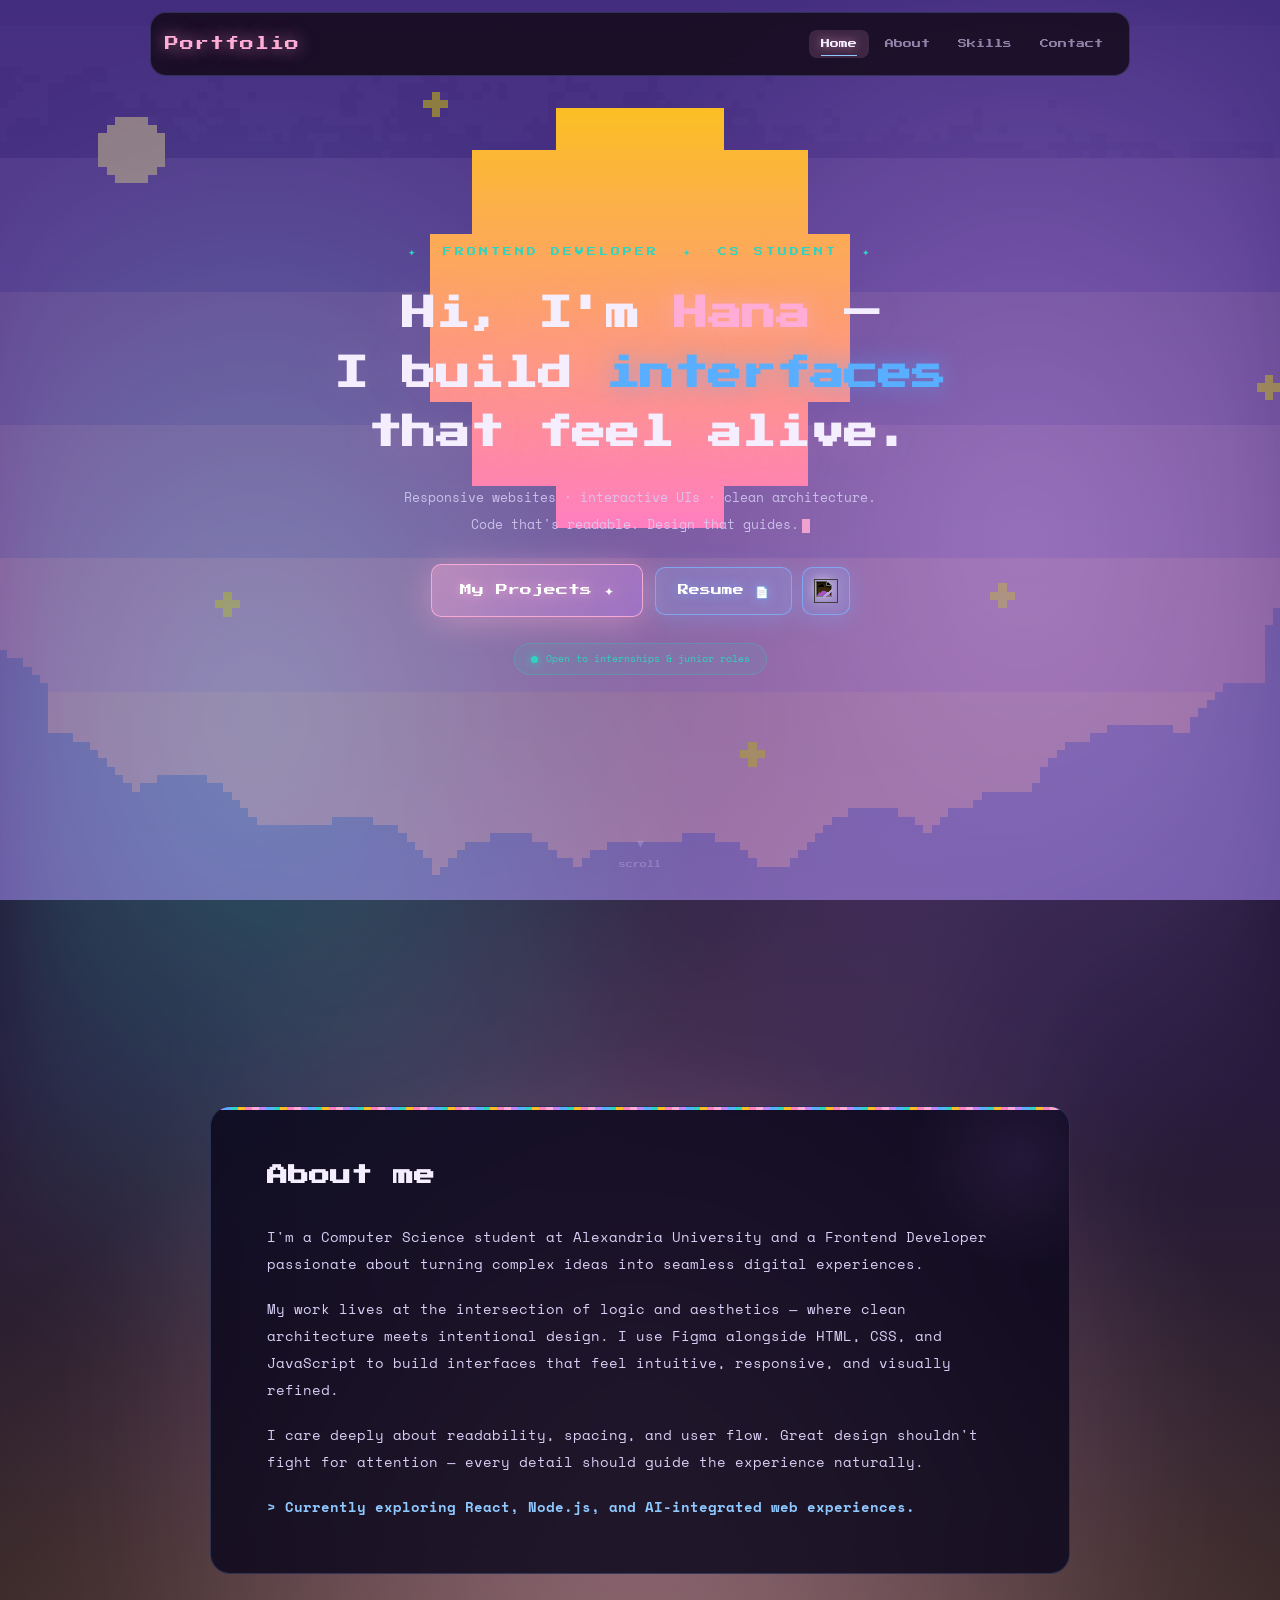
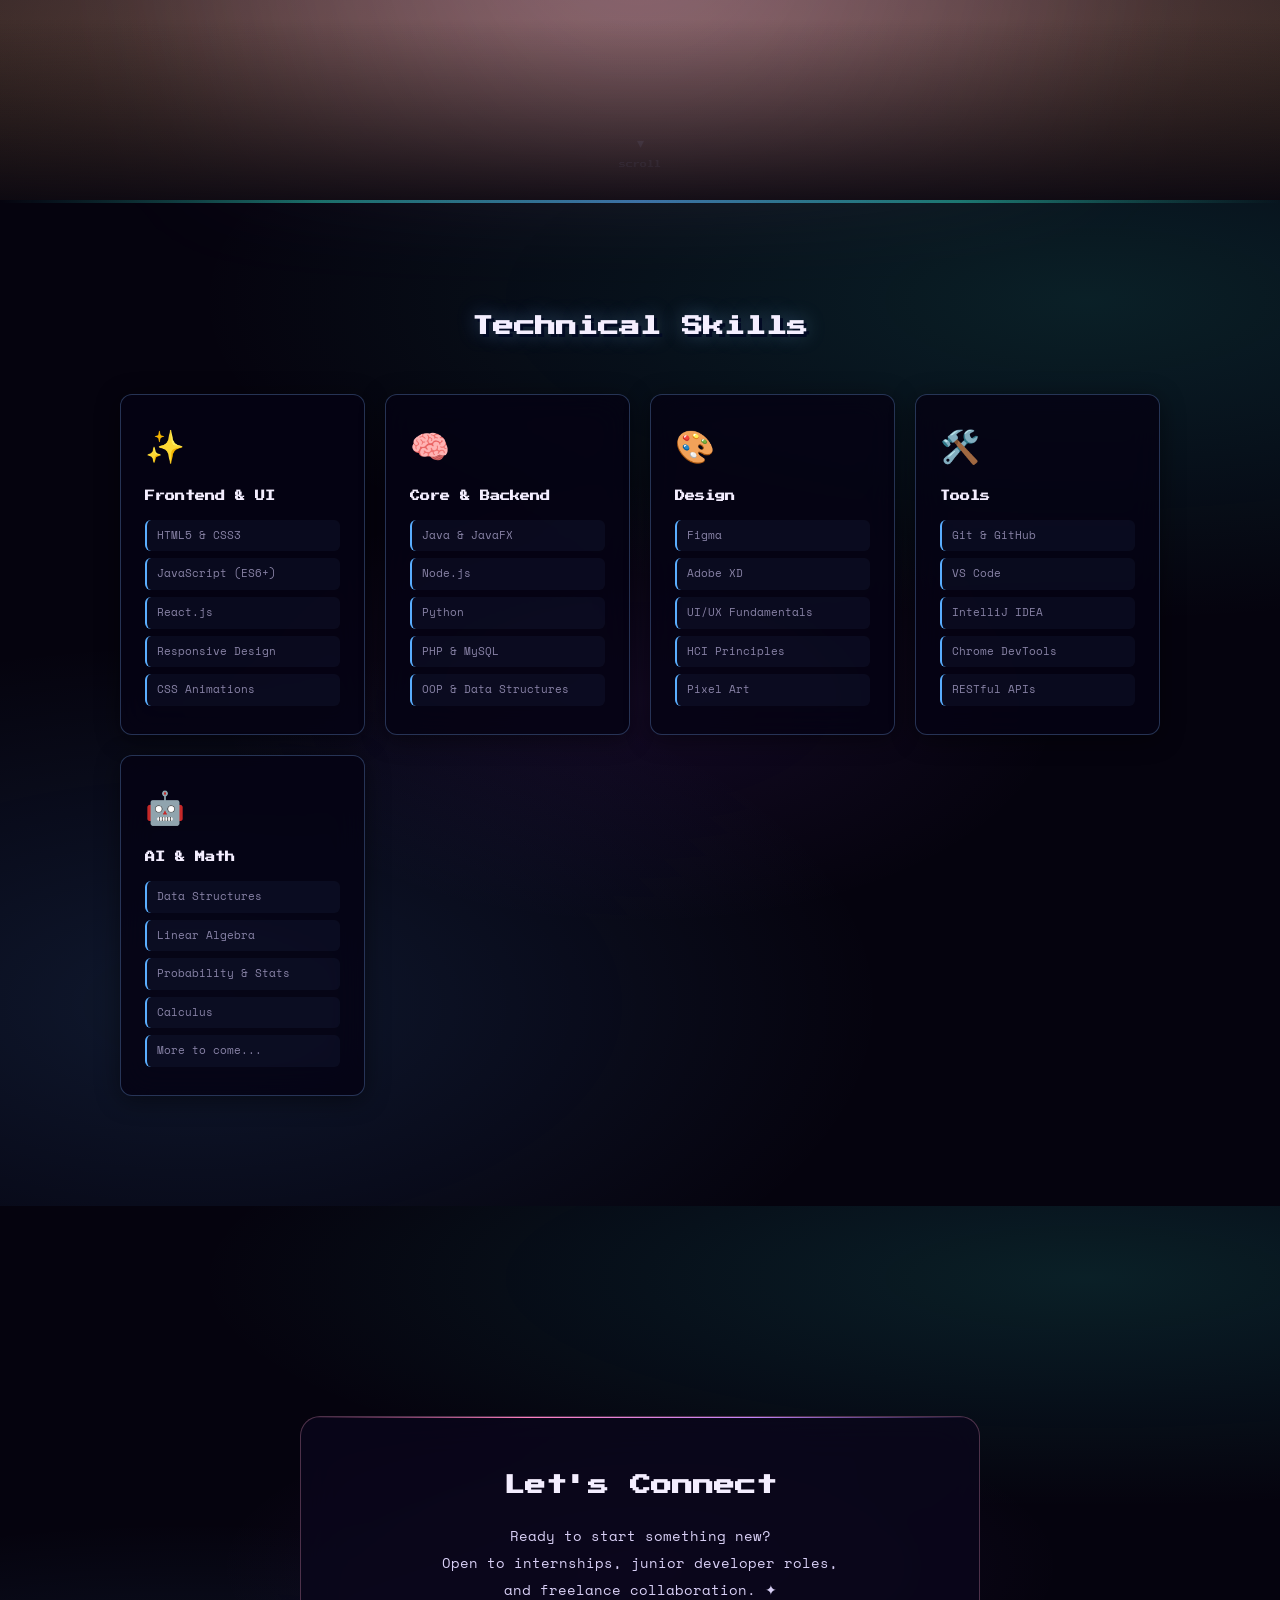
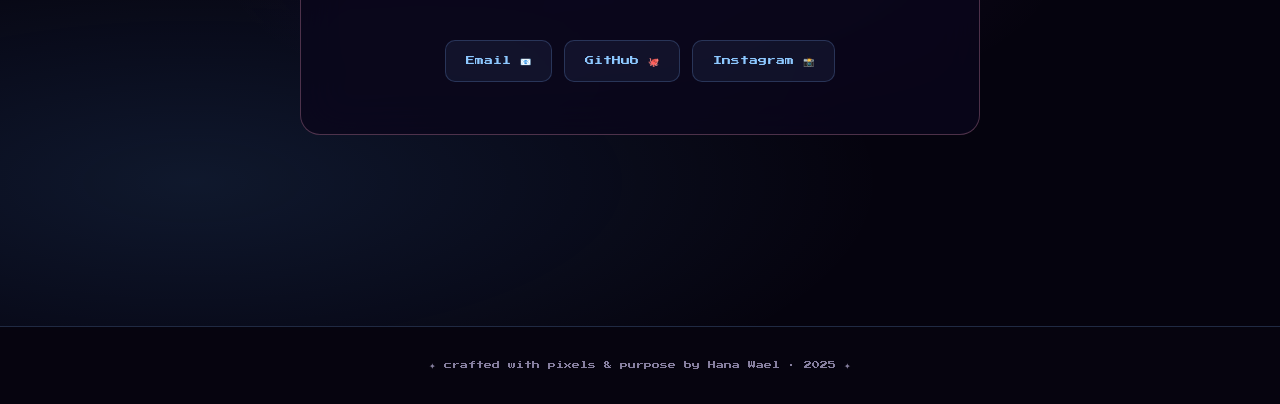
==== index.html @ 07a76012 "Update index.html" ====
<!DOCTYPE html>
<html lang="en">
<head>
  <meta charset="UTF-8">
  <meta name="viewport" content="width=device-width, initial-scale=1.0">
  <title>Hana Wael — Full-Stack Developer</title>
  <meta name="description" content="Hana Wael — CS student & frontend developer building interfaces that feel alive. HTML, CSS, JavaScript, React, Java.">
  <link rel="preconnect" href="https://fonts.googleapis.com">
  <link rel="preconnect" href="https://fonts.gstatic.com" crossorigin>
  <link href="https://fonts.googleapis.com/css2?family=Press+Start+2P&family=Pixelify+Sans:wght@400;700&family=Space+Mono:ital,wght@0,400;0,700;1,400&display=swap" rel="stylesheet">
  <link rel="stylesheet" href="style.css">
 
  <script src="script.js" defer></script>
</head>
<body>

<!-- Backgrounds -->
<div class="bg-layer" aria-hidden="true"></div>
<div id="stars" aria-hidden="true"></div>

<!-- Navbar -->
<header>
  <nav class="navbar" aria-label="Main navigation">
    <a href="#hero" class="logo" aria-label="Hana — home">Portfolio</a>
    <button class="menu-toggle" aria-label="Toggle navigation" aria-expanded="false">
      <span class="bar"></span>
      <span class="bar"></span>
      <span class="bar"></span>
    </button>
    <ul class="nav-links" role="list">
      <li><a href="#hero">Home</a></li>
      <li><a href="#about">About</a></li>
      <li><a href="#skills">Skills</a></li>
    
      <li><a href="#contact">Contact</a></li>
    </ul>
  </nav>
</header>

<div class="hero-about-wrapper">
  
  <div class="aurora" aria-hidden="true"></div>
  <div class="pixel-sun" aria-hidden="true"></div>

<!-- ═══ HERO ═══ -->
<section id="hero" aria-label="Introduction">
  <p class="hero-eyebrow">✦ &nbsp;Frontend Developer &nbsp;✦ &nbsp;CS Student &nbsp;✦</p>

  <div class="hero-content">
    <h1>
      Hi, I'm <span class="accent">Hana</span> —<br>
      I build <span class="accent2">interfaces</span><br>
      that feel alive.
    </h1>
    <p class="hero-sub">
      Responsive websites · interactive UIs · clean architecture.<br>
      Code that's readable. Design that guides.<span class="cursor" aria-hidden="true"></span>
    </p>
  </div>

  <div id="hero-buttons-container">
    <a href="projects.html" class="hero-nav-btn hero-primary-btn">My Projects ✦</a>
    <div class="hero-secondary-buttons">
      <a href="imgs/Resume.pdf" download="Hana_Wael_Resume" class="hero-nav-btn btn-small resume-btn">Resume 📄</a>
      <a href="https://github.com/hxnx444" target="_blank" rel="noopener noreferrer"
         class="hero-nav-btn btn-small github-btn" aria-label="GitHub profile">
        <img src="https://cdn.jsdelivr.net/gh/devicons/devicon/icons/github/github-original.svg"
             alt="" class="pixel-icon" aria-hidden="true">
      </a>
    </div>
  </div>

  <div class="status-badge" role="status">
    <span class="status-dot" aria-hidden="true"></span>
    Open to internships &amp; junior roles
  </div>

  <div class="scroll-indicator" aria-hidden="true">
    <span class="scroll-arrow">▾</span>
    scroll
  </div>
</section>

<!-- ═══ ABOUT ═══ -->
<section id="about" aria-label="About me">
  <div class="about-glass-box reveal">
    <h2>About me</h2>
    <div class="about-text-blocks">
      <p class="readable-text">
        I'm a Computer Science student at Alexandria University and a Frontend Developer passionate about turning complex ideas into seamless digital experiences.
      </p>
      <p class="readable-text">
        My work lives at the intersection of logic and aesthetics — where clean architecture meets intentional design. I use Figma alongside HTML, CSS, and JavaScript to build interfaces that feel intuitive, responsive, and visually refined.
      </p>
      <p class="readable-text">
        I care deeply about readability, spacing, and user flow. Great design shouldn't fight for attention — every detail should guide the experience naturally.
      </p>
      <p class="readable-text highlight-text">
        &gt; Currently exploring React, Node.js, and AI-integrated web experiences.
      </p>
    </div>
  </div>

  <div class="scroll-indicator" aria-hidden="true">
    <span class="scroll-arrow">▾</span>
    scroll
  </div>
</section>

</div>

<!-- ═══ SKILLS ═══ -->
<section id="skills" aria-label="Technical skills">
  <div class="skills">
    <h2>Technical Skills</h2>
    <div class="skills-container">

      <div class="skill-glass-card">
        <span class="skill-icon" aria-hidden="true">✨</span>
        <h3 class="skill-title">Frontend &amp; UI</h3>
        <ul class="skills-list" role="list">
          <li>HTML5 &amp; CSS3</li>
          <li>JavaScript (ES6+)</li>
          <li>React.js</li>
          <li>Responsive Design</li>
          <li>CSS Animations</li>
        </ul>
      </div>

      <div class="skill-glass-card">
        <span class="skill-icon" aria-hidden="true">🧠</span>
        <h3 class="skill-title">Core &amp; Backend</h3>
        <ul class="skills-list" role="list">
          <li>Java &amp; JavaFX</li>
          <li>Node.js</li>
          <li>Python</li>
          <li>PHP &amp; MySQL</li>
          <li>OOP &amp; Data Structures</li>
        </ul>
      </div>

      <div class="skill-glass-card">
        <span class="skill-icon" aria-hidden="true">🎨</span>
        <h3 class="skill-title">Design</h3>
        <ul class="skills-list" role="list">
          <li>Figma</li>
          <li>Adobe XD</li>
          <li>UI/UX Fundamentals</li>
          <li>HCI Principles</li>
          <li>Pixel Art</li>
        </ul>
      </div>

      <div class="skill-glass-card">
        <span class="skill-icon" aria-hidden="true">🛠️</span>
        <h3 class="skill-title">Tools</h3>
        <ul class="skills-list" role="list">
          <li>Git &amp; GitHub</li>
          <li>VS Code</li>
          <li>IntelliJ IDEA</li>
          <li>Chrome DevTools</li>
          <li>RESTful APIs</li>
        </ul>
      </div>

      <div class="skill-glass-card">
        <span class="skill-icon" aria-hidden="true">🤖</span>
        <h3 class="skill-title">AI &amp; Math</h3>
        <ul class="skills-list" role="list">
          <li>Data Structures</li>
          <li>Linear Algebra</li>
          <li>Probability &amp; Stats</li>
          <li>Calculus</li>
          <li>More to come...</li>
        </ul>
      </div>

    </div>
  </div>
</section>

<!-- ═══ CONTACT ═══ -->
<section id="contact" aria-label="Contact">
  <div class="contact-box reveal">
    <h2>Let's Connect</h2>
    <p>
      Ready to start something new?<br>
      Open to internships, junior developer roles,<br>
      and freelance collaboration. ✦
    </p>
    <div class="contact-links">
      <a href="mailto:hanawaeltag12@gmail.com" class="contact-btn">Email 📧</a>
      <a href="https://github.com/hxnx444" target="_blank" rel="noopener noreferrer" class="contact-btn">GitHub 🐙</a>
      <a href="https://www.instagram.com/hxnx444/" target="_blank" rel="noopener noreferrer" class="contact-btn">Instagram 📸</a>
    </div>
  </div>
</section>

<footer>
  <p>✦ crafted with pixels &amp; purpose by Hana Wael · 2025 ✦</p>
</footer>

</body>
</html>
---- style.css ----
/* =====================================================
   HANA WAEL — PORTFOLIO
   Pixel · Retro · Cyberpunk  ✦  Unified stylesheet
   ===================================================== */

/* ── 1. TOKENS ── */
:root {
  --bg:            #06040f;
  --bg2:           #090619;
  --surface:       rgba(10, 7, 28, 0.82);
  --surface2:      rgba(18, 12, 44, 0.90);
  --border:        rgba(127, 179, 255, 0.22);
  --border-pink:   rgba(255, 160, 200, 0.28);
  --border-strong: rgba(127, 179, 255, 0.45);

  /* Core palette */
  --pink:    #ffadd6;
  --pink2:   #ff7ec0;
  --blue:    #8dc8ff;
  --blue2:   #5aaeff;
  --teal:    #2dd4bf;
  --purple:  #c084fc;
  --purple2: #a855f7;
  --gold:    #fbbf24;
  --text:    #f4eeff;
  --text2:   #d8cff5;
  --muted:   rgba(220, 210, 255, 0.60);
  --muted2:  rgba(220, 210, 255, 0.38);

  --ease-out:    cubic-bezier(0.16, 1, 0.3, 1);
  --ease-pop:    cubic-bezier(0.34, 1.56, 0.64, 1);
  --ease-snap:   cubic-bezier(0.0, 0.0, 0.2, 1);
  --ease-in-out: cubic-bezier(0.45, 0, 0.55, 1);

  --nav-h: 64px;
  --r:     12px;
  --r-lg:  20px;
}

/* ── 2. RESET ── */
*, *::before, *::after { 
  box-sizing: border-box; 
  margin: 0; 
  padding: 0; 
}

html { 
  scroll-behavior: smooth; 
  color-scheme: dark; 
}

body {
  font-family: "Pixelify Sans", "Segoe UI", sans-serif;
  background: var(--bg);
  color: var(--text);
  overflow-x: hidden;
  -webkit-font-smoothing: antialiased;
  -webkit-tap-highlight-color: transparent;
  line-height: 1.6;
}

a { color: inherit; text-decoration: none; }
ul { list-style: none; }
img { max-width: 100%; }
button { cursor: pointer; font-family: inherit; border: none; background: none; }

/* ── 3. BACKGROUND LAYERS ── */
.bg-layer {
  position: fixed;
  inset: 0;
  pointer-events: none;
  z-index: 0;
  background-image: url("imgs/pixellab-ery-minimal-pixel-art-sky-back-1771496997042.png");
  background-size: cover;
  background-position: center top;
  background-repeat: no-repeat;
  image-rendering: pixelated;
}

.bg-layer::before {
  content: "";
  position: absolute;
  inset: 0;
  background:
    radial-gradient(ellipse 110% 55% at 20% 10%,  rgba(168, 85, 247, 0.28) 0%, transparent 55%),
    radial-gradient(ellipse 80%  50% at 80% 85%,  rgba(45, 212, 191, 0.18) 0%, transparent 52%),
    radial-gradient(ellipse 60%  40% at 55% 45%,  rgba(127,179,255, 0.10) 0%, transparent 60%),
    rgba(6, 4, 15, 0.58);
}

.bg-layer::after {
  content: "";
  position: absolute;
  inset: 0;
  background: repeating-linear-gradient(
    0deg,
    transparent,
    transparent 3px,
    rgba(0, 0, 0, 0.04) 3px,
    rgba(0, 0, 0, 0.04) 4px
  );
  pointer-events: none;
}

/* ─── Hero + About Wrapper ─── */
.hero-about-wrapper {
  position: relative;
  z-index: 1;
  background-color: #0d0820; /* Prevents bg-layer bleed */
  background-image: url("imgs/hero.png");
  background-size: cover;
  background-position: center bottom;
  background-repeat: no-repeat;
  image-rendering: pixelated;
  background-attachment: fixed;
  isolation: isolate;
}

.hero-about-wrapper::before {
  content: "";
  position: absolute;
  inset: 0;
  background:
    linear-gradient(to bottom, rgba(15, 5, 25, 0.1) 0%, rgba(192, 132, 252, 0.15) 60%, rgba(251, 191, 36, 0.20) 100%),
    radial-gradient(ellipse 90% 60% at 50% 100%, rgba(255, 173, 214, 0.30) 0%, transparent 70%),
    rgba(6, 4, 15, 0.40);
  pointer-events: none;
  z-index: 0;
}

.hero-about-wrapper::after {
  content: "";
  position: absolute;
  bottom: 0; left: 0; right: 0;
  height: 180px;
  background: linear-gradient(to bottom, rgba(6,4,15,0), rgba(6,4,15,0.88));
  pointer-events: none;
  z-index: 1;
}

.hero-about-wrapper > * {
  position: relative;
  z-index: 1;
}

.aurora {
  position: absolute;
  inset: 0;
  pointer-events: none;
  z-index: 0;
  opacity: 0.85;
  background:
    radial-gradient(ellipse 60% 60% at 20% 40%, rgba(45, 212, 191, 0.40) 0%, transparent 60%),
    radial-gradient(ellipse 60% 60% at 80% 30%, rgba(192, 132, 252, 0.40) 0%, transparent 60%),
    radial-gradient(ellipse 70% 70% at 50% 80%, rgba(255, 173, 214, 0.35) 0%, transparent 60%);
  filter: blur(40px);
  animation: auroraBreathe 15s ease-in-out infinite alternate;
  mix-blend-mode: screen;
}

/* ── 4. VISUAL EFFECTS & PARTICLES ── */


.pixel-sun {
  --sun-size: clamp(140px, 40vw, 420px);
  position: absolute;
  top: 12vh;
  left: calc(50% - (var(--sun-size) / 2));
  width: var(--sun-size);
  height: var(--sun-size);
  background: linear-gradient(180deg, var(--gold) 0%, var(--pink2) 100%);
  clip-path: polygon(30% 0, 70% 0, 70% 10%, 90% 10%, 90% 30%, 100% 30%, 100% 70%, 90% 70%, 90% 90%, 70% 90%, 70% 100%, 30% 100%, 30% 90%, 10% 90%, 10% 70%, 0 70%, 0 30%, 10% 30%, 10% 10%, 30% 10%);
  z-index: 1 !important;
  pointer-events: none;
  animation: pixelSunSet 28s linear infinite;
}

.ember, .hero-particle {
  border-radius: 1px;
  pointer-events: none;
  z-index: 0;
  image-rendering: pixelated;
  opacity: 0;
}

.ember { animation: emberDrift var(--anim-dur) var(--anim-delay) linear infinite; }
.hero-particle { position: absolute; animation: heroParticleDrift var(--anim-dur) var(--anim-delay) linear infinite; }

#stars {
  position: fixed;
  inset: 0;
  pointer-events: none;
  z-index: 0;
}

.star {
  position: absolute;
  width: 2px;
  height: 2px;
  border-radius: 50%;
  animation: twinkle var(--twinkle-dur, 3s) var(--twinkle-delay, 0s) infinite ease-in-out;
  image-rendering: pixelated;
}

.star.shooting {
  width: 2px !important;
  height: 2px !important;
  border-radius: 0 !important;
  animation: shootingStar var(--shoot-dur, 1.4s) var(--twinkle-delay, 0s) infinite linear !important;
}

/* ── 5. NAVIGATION ── */
.navbar {
  position: fixed;
  top: 12px;
  left: 50%;
  transform: translateX(-50%);
  width: min(92vw, 980px);
  height: var(--nav-h);
  display: flex;
  align-items: center;
  justify-content: space-between;
  padding: 0 24px;
  background: rgba(20, 10, 25, 0.85);
  backdrop-filter: blur(20px);
  -webkit-backdrop-filter: blur(20px);
  border: 1px solid var(--border);
  border-radius: 16px;
  z-index: 1000;
  transition: border-color 280ms var(--ease-out), box-shadow 280ms var(--ease-out), background 280ms;
}

.navbar.scrolled {
  border-color: rgba(255, 173, 214, 0.40);
  box-shadow: 0 8px 40px rgba(0,0,0,0.60), 0 0 0 1px rgba(255, 173, 214, 0.15);
  background: rgba(25, 10, 20, 0.80);
}

.navbar.nav-dark {
  background: rgba(4, 2, 10, 0.92);
  border-color: rgba(127, 179, 255, 0.38);
  box-shadow: 0 8px 40px rgba(0, 0, 0, 0.60), 0 0 0 1px rgba(127, 179, 255, 0.08);
}

.navbar.nav-dark .nav-links a { color: rgba(220, 210, 255, 0.70); }
.navbar.nav-dark .nav-links a:hover,
.navbar.nav-dark .nav-links a.active {
  color: #f4eeff;
  background: rgba(127, 179, 255, 0.11);
  text-shadow: 0 0 10px rgba(141, 200, 255, 0.60);
}

.logo {
  font-family: "Press Start 2P", monospace;
  font-size: 14px;
  color: var(--pink);
  text-shadow: 0 0 16px rgba(255,173,214,0.65), 0 0 32px rgba(255,173,214,0.25);
  letter-spacing: 1px;
  flex-shrink: 0;
  transition: text-shadow 200ms;
}

.logo:hover { text-shadow: 0 0 20px rgba(255,173,214,0.9), 0 0 40px rgba(255,173,214,0.4); }
.navbar.nav-dark .logo { text-shadow: 0 0 18px rgba(255, 173, 214, 0.85), 0 0 36px rgba(255, 173, 214, 0.30); }

.nav-links {
  display: flex;
  gap: 4px;
  align-items: center;
}

.nav-links a {
  font-family: "Press Start 2P", monospace;
  font-size: 9px;
  color: var(--muted);
  padding: 7px 12px;
  border-radius: 8px;
  transition: color 140ms var(--ease-snap), background 140ms var(--ease-snap), text-shadow 140ms;
  position: relative;
  display: inline-block;
}

.nav-links a::after {
  content: "";
  position: absolute;
  bottom: 2px;
  left: 12px;
  right: 12px;
  height: 1px;
  background: var(--blue);
  transform: scaleX(0);
  transition: transform 180ms var(--ease-snap);
  transform-origin: left;
}

.nav-links a:hover,
.nav-links a.active {
  color: var(--text);
  background: rgba(255, 173, 214, 0.15);
  text-shadow: 0 0 10px rgba(255, 173, 214, 0.65);
}

.nav-links a:hover::after,
.nav-links a.active::after { transform: scaleX(1); }

.menu-toggle {
  display: none;
  flex-direction: column;
  gap: 5px;
  padding: 6px;
  border-radius: 8px;
  transition: background 160ms;
}
.menu-toggle:hover { background: rgba(255,173,214,0.10); }

.bar {
  display: block;
  width: 22px;
  height: 2px;
  background: var(--pink);
  border-radius: 2px;
  transition: transform 280ms var(--ease-pop), opacity 160ms;
}
.menu-toggle.is-active .bar:nth-child(1) { transform: translateY(7px) rotate(45deg); }
.menu-toggle.is-active .bar:nth-child(2) { opacity: 0; }
.menu-toggle.is-active .bar:nth-child(3) { transform: translateY(-7px) rotate(-45deg); }

.back-nav-btn {
  display: inline-flex;
  align-items: center;
  gap: 6px;
  font-family: "Press Start 2P", monospace;
  font-size: 9px;
  color: var(--muted);
  background: rgba(10, 7, 28, 0.75);
  border: 1px solid var(--border);
  padding: 9px 16px;
  border-radius: 10px;
  position: relative;
  z-index: 10;
  margin: calc(var(--nav-h) + 22px) 0 0 max(16px, 3vw);
  transition: color 160ms, border-color 200ms, background 200ms, transform 200ms var(--ease-pop);
}
.back-nav-btn:hover {
  color: var(--blue);
  border-color: var(--blue2);
  background: rgba(127,179,255,0.10);
  transform: translateX(-4px);
}

/* ── 6. SECTIONS LAYOUT ── */
#hero, #about, #skills, #projects, #contact {
  overflow: hidden;
  isolation: isolate;
}

#hero {
  position: relative;
  min-height: 100svh;
  display: flex;
  flex-direction: column;
  align-items: center;
  justify-content: center;
  padding: 140px 6vw 120px;
  z-index: 1;
  text-align: center;
  gap: 26px;
}

#about {
  position: relative;
  z-index: 1;
  padding: 90px 6vw 110px;
  min-height: 100svh;
  display: flex;
  align-items: center;
  justify-content: center;
}

#skills {
  position: relative;
  z-index: 1;
  padding: 110px 6vw;
  min-height: 100svh;
  display: flex;
  flex-direction: column;
  align-items: center;
  justify-content: center;
  height: auto;
  overflow: visible;
}

#skills::before,
#contact::before {
  content: "";
  position: absolute;
  inset: 0;
  background:
    radial-gradient(ellipse 120% 55% at 85% 10%,  rgba(45, 212, 191, 0.14) 0%, transparent 58%),
    radial-gradient(ellipse 90%  60% at 15% 80%,  rgba(90, 174, 255, 0.13) 0%, transparent 60%),
    radial-gradient(ellipse 60%  40% at 50% 50%,  rgba(168, 85, 247, 0.09) 0%, transparent 55%),
    rgba(6, 4, 15, 0.48);
  pointer-events: none;
  z-index: 0;
}

#skills::after {
  content: "";
  position: absolute;
  top: 0; left: 0; right: 0;
  height: 3px;
  background: linear-gradient(90deg, transparent, rgba(45, 212, 191, 0.50), rgba(90, 174, 255, 0.60), rgba(45, 212, 191, 0.50), transparent);
  z-index: 2;
  pointer-events: none;
}

#skills > *, #contact > * { position: relative; z-index: 1; }

#projects {
  position: relative;
  z-index: 1;
  padding: 110px 6vw;
  min-height: 100svh;
  display: flex;
  flex-direction: column;
  align-items: center;
  justify-content: center;
  height: auto;
  overflow: hidden;
}

#contact {
  position: relative;
  z-index: 1;
  padding: 110px 6vw 90px;
  min-height: 80svh;
  display: flex;
  align-items: center;
  justify-content: center;
}

/* ── 7. COMPONENT STYLES ── */
.hero-eyebrow {
  font-family: "Press Start 2P", monospace;
  font-size: 9px;
  color: var(--teal);
  letter-spacing: 3px;
  text-transform: uppercase;
  opacity: 0;
  animation: slideUp 0.6s 0.2s var(--ease-out) forwards;
}

.hero-content {
  opacity: 0;
  animation: slideUp 0.7s 0.35s var(--ease-out) forwards;
  position: relative;
  z-index: 3;
}

.hero-content h1 {
  font-family: "Press Start 2P", monospace;
  font-size: clamp(16px, 3.2vw, 34px);
  line-height: 1.75;
  color: var(--text);
  text-shadow: 0 2px 40px rgba(255,173,214,0.18);
  max-width: 820px;
  margin: 0 auto 20px;
}

/* User modification: Fix text to clean, fixed colors and glows from rainbow gradient */
.hero-content h1 .accent { color: var(--pink); text-shadow: 0 0 24px rgba(255,173,214,0.55); }
.hero-content h1 .accent2 { color: var(--blue2); text-shadow: 0 0 24px rgba(90,174,255,0.50); }

.hero-sub {
  font-family: "Space Mono", monospace;
  font-size: clamp(11px, 1.5vw, 13px);
  color: var(--text2);
  max-width: 560px;
  margin: 0 auto;
  line-height: 2.1;
  opacity: 0.85;
}

.hero-sub .cursor {
  display: inline-block;
  width: 8px;
  height: 14px;
  background: var(--pink);
  margin-left: 3px;
  vertical-align: middle;
  animation: blink 1s step-end infinite;
}

#hero-buttons-container {
  display: flex;
  flex-wrap: wrap;
  gap: 12px;
  justify-content: center;
  align-items: center;
  opacity: 0;
  animation: slideUp 0.7s 0.55s var(--ease-out) forwards;
}

.hero-nav-btn {
  font-family: "Press Start 2P", monospace;
  font-size: 10px;
  padding: 14px 22px;
  border-radius: 10px;
  transition: transform 220ms var(--ease-pop), box-shadow 220ms var(--ease-out), border-color 180ms;
  position: relative;
  overflow: hidden;
  display: inline-flex;
  align-items: center;
  gap: 8px;
}

.hero-nav-btn::before {
  content: "";
  position: absolute;
  inset: 0;
  background: linear-gradient(90deg, transparent, rgba(255,255,255,0.08), transparent);
  transform: translateX(-100%) skewX(-20deg);
  transition: transform 500ms var(--ease-out);
}
.hero-nav-btn:hover::before { transform: translateX(200%) skewX(-20deg); }
.hero-nav-btn:hover { transform: translateY(-3px); }
.hero-nav-btn:active { transform: translateY(1px) scale(0.97); transition-duration: 80ms; }

.hero-primary-btn {
   background: linear-gradient(135deg, rgba(255,173,214,0.25), rgba(192,132,252,0.20));
  border: 1px solid rgba(255,173,214,0.60);
  color: var(--pink);
  box-shadow: 0 4px 28px rgba(255,173,214,0.35);
  text-shadow: 0 0 8px rgba(255,173,214,0.4);
}
.hero-primary-btn:hover {
  border-color: var(--pink);
  box-shadow: 0 8px 36px rgba(255,173,214,0.50), 0 0 0 1px rgba(255,173,214,0.25);
}

.hero-secondary-buttons { display: flex; gap: 10px; align-items: center; }

.btn-small {
  font-size: 9px;
  padding: 12px 16px;
  background: rgba(127,179,255,0.08);
  border: 1px solid var(--border);
  color: var(--blue);
  border-radius: 10px;
}
.btn-small:hover { border-color: var(--blue2); background: rgba(127,179,255,0.14); box-shadow: 0 6px 22px rgba(127,179,255,0.22); }
.github-btn { width: 44px; height: 44px; padding: 0; justify-content: center; }
.pixel-icon { width: 22px; height: 22px; filter: invert(1); }

.status-badge {
  display: inline-flex;
  align-items: center;
  gap: 8px;
  font-family: "Space Mono", monospace;
  font-size: 10px;
  color: var(--teal);
  background: rgba(45,212,191,0.09);
  border: 1px solid rgba(45,212,191,0.28);
  padding: 7px 16px;
  border-radius: 99px;
  opacity: 0;
  animation: slideUp 0.6s 0.7s var(--ease-out) forwards;
}

.status-dot {
  width: 7px;
  height: 7px;
  border-radius: 50%;
  background: var(--teal);
  box-shadow: 0 0 8px var(--teal);
  animation: pulse 2s ease-in-out infinite;
}

/* Glass Boxes (About, Contact, Cards) */
.about-glass-box, .contact-box {
  background: var(--surface);
  border-radius: var(--r-lg);
  padding: 52px 56px;
  width: 100%;
  backdrop-filter: blur(22px);
  position: relative;
  overflow: hidden;
}

.about-glass-box { max-width: 860px; border: 1px solid var(--border); }
.contact-box { max-width: 680px; text-align: center; border: 1px solid var(--border-pink); }

.about-glass-box::before {
  content: "";
  position: absolute;
  top: -1px; left: -1px; right: -1px;
  height: 4px;
  background: linear-gradient(90deg, var(--pink) 0%, var(--pink) 16.66%, var(--purple) 16.66%, var(--purple) 33.33%, var(--blue2) 33.33%, var(--blue2) 50%, var(--teal) 50%, var(--teal) 66.66%, var(--gold) 66.66%, var(--gold) 83.33%, var(--pink2) 83.33%, var(--pink2) 100%);
  background-size: 42px 100%;
  animation: ribbonScroll 4s linear infinite;
  border-radius: var(--r-lg) var(--r-lg) 0 0;
}

.contact-box::before {
  content: "";
  position: absolute;
  top: -1px; left: -1px; right: -1px;
  height: 2px;
  background: linear-gradient(90deg, transparent, var(--pink2), var(--purple), transparent);
}

.about-glass-box::after {
  content: "";
  position: absolute;
  top: -60px; right: -60px;
  width: 220px; height: 220px;
  background: radial-gradient(circle, rgba(192,132,252,0.10) 0%, transparent 70%);
  pointer-events: none;
  border-radius: 50%;
}

.about-glass-box h1, .contact-box h1 {
  font-family: "Press Start 2P", monospace;
  font-size: clamp(15px, 2.2vw, 21px);
  color: var(--text);
  margin-bottom: 32px;
}
.contact-box h1 { margin-bottom: 20px; }

.about-text-blocks { display: flex; flex-direction: column; gap: 18px; }
.readable-text, .contact-box p {
  font-family: "Space Mono", monospace;
  color: var(--text2);
  font-size: clamp(12px, 1.4vw, 13.5px);
  line-height: 2;
}
.contact-box p { margin-bottom: 36px; }
.highlight-text { color: var(--blue); font-weight: 700; }

.skills h1, .projects-heading {
  font-family: "Press Start 2P", monospace;
  font-size: clamp(15px, 2.2vw, 21px);
  text-align: center;
  color: var(--text);
}
.skills h1 {
  margin-bottom: 50px;
  text-shadow: 3px 3px 0px #020a24, 0 0 20px rgba(127,179,255,0.4);
}
.projects-heading { margin-bottom: 14px; }
.projects-sub {
  font-family: "Space Mono", monospace;
  font-size: 11px;
  color: var(--muted);
  text-align: center;
  margin-bottom: 52px;
}

.skills-container {
  display: grid;
  grid-template-columns: repeat(auto-fit, minmax(220px, 1fr));
  gap: 20px;
}

.skill-glass-card {
  background: rgba(5, 3, 20, 0.84);
  border: 1px solid rgba(127,179,255,0.28);
  border-radius: var(--r);
  padding: 28px 24px;
  backdrop-filter: blur(16px);
  transition: transform 260ms var(--ease-pop), border-color 200ms, box-shadow 200ms;
  opacity: 0;
  transform: translateY(24px);
  box-shadow: 0 4px 24px rgba(0,0,0,0.45);
}

.skill-glass-card.in-view {
  opacity: 1;
  transform: translateY(0);
  transition: opacity 520ms var(--ease-out), transform 520ms var(--ease-pop), border-color 200ms, box-shadow 200ms;
}

.skill-glass-card:hover {
  transform: translateY(-8px);
  border-color: rgba(127,179,255,0.7);
  box-shadow: 0 14px 44px rgba(127,179,255,0.20), 0 0 0 1px rgba(127,179,255,0.10);
}

.skill-icon, .card-icon { font-size: 32px; display: block; }
.skill-icon { margin-bottom: 14px; }
.card-icon { margin-bottom: 12px; }

.skill-title {
  font-family: "Press Start 2P", monospace;
  font-size: 10px;
  color: var(--text);
  margin-bottom: 16px;
}

.skills-list { display: flex; flex-direction: column; gap: 7px; }
.skills-list li {
  font-family: "Space Mono", monospace;
  font-size: 11px;
  color: var(--muted);
  padding: 7px 10px;
  background: rgba(127,179,255,0.05);
  border-radius: 6px;
  border-left: 2px solid var(--blue2);
  transition: color 150ms, border-color 150ms, background 150ms;
}
.skill-glass-card:hover .skills-list li { color: var(--text2); }

.category-grid-container {
  display: grid;
  grid-template-columns: repeat(2, 1fr);
  gap: 20px;
  width: 100%;
  max-width: 760px;
}

.category-card {
  background: var(--surface);
  border: 1px solid var(--border);
  border-radius: var(--r-lg);
  padding: 36px 28px;
  display: flex;
  flex-direction: column;
  align-items: flex-start;
  gap: 10px;
  transition: transform 260ms var(--ease-pop), border-color 200ms, box-shadow 200ms, background 200ms;
  opacity: 0;
  transform: translateY(20px) scale(0.97);
  position: relative;
  overflow: hidden;
}

.category-card::after {
  content: "→";
  position: absolute;
  bottom: 20px; right: 22px;
  font-size: 18px; color: var(--muted2);
  transition: color 200ms, transform 200ms var(--ease-pop);
}
.category-card:hover::after { color: var(--blue); transform: translateX(5px); }

.category-card.in-view {
  opacity: 1; transform: translateY(0) scale(1);
  transition: opacity 480ms var(--ease-out), transform 480ms var(--ease-pop), border-color 200ms, box-shadow 200ms, background 200ms;
}

.category-card:hover {
  transform: translateY(-8px) scale(1.01);
  border-color: var(--border-strong);
  box-shadow: 0 18px 52px rgba(0,0,0,0.45), 0 0 0 1px rgba(127,179,255,0.10);
  background: var(--surface2);
}

.category-card .card-title { font-family: "Press Start 2P", monospace; font-size: 10px; color: var(--text); line-height: 1.6; }
.category-card .card-desc { font-family: "Space Mono", monospace; font-size: 10px; color: var(--muted); line-height: 1.6; }

.category-card:nth-child(1) { --card-color: var(--gold); }
.category-card:nth-child(2) { --card-color: var(--purple); }
.category-card:nth-child(3) { --card-color: var(--teal); }
.category-card:nth-child(4) { --card-color: var(--pink); }

.category-card::before {
  content: ""; position: absolute; top: 0; left: 0; right: 0; height: 2px;
  background: var(--card-color, var(--blue)); opacity: 0.55; transition: opacity 200ms;
}
.category-card:hover::before { opacity: 1; }

.contact-links { display: flex; flex-wrap: wrap; gap: 12px; justify-content: center; }
.contact-btn {
  font-family: "Press Start 2P", monospace;
  font-size: 9px;
  padding: 13px 20px;
  border-radius: 10px;
  border: 1px solid var(--border);
  background: rgba(127,179,255,0.07);
  color: var(--blue);
  transition: transform 220ms var(--ease-pop), border-color 180ms, box-shadow 200ms, background 180ms;
}
.contact-btn:hover {
  transform: translateY(-3px); border-color: var(--blue2); background: rgba(127,179,255,0.14); box-shadow: 0 6px 22px rgba(127,179,255,0.22);
}

/* ── 8. SUB-PAGES & PROJECTS CARDS ── */
body.algorithms-page { background: var(--bg); }
.page { position: relative; z-index: 1; padding: 24px max(16px, 4vw) 80px; }
.page-header { max-width: 860px; margin: 28px auto 48px; text-align: center; }
.page-header h1 { font-family: "Press Start 2P", monospace; font-size: clamp(15px, 2.5vw, 24px); line-height: 1.65; color: var(--text); margin-bottom: 16px; }
.page-header h1 span { color: var(--blue); }

.subtitle { font-family: "Space Mono", monospace; font-size: 12px; color: var(--muted); line-height: 2; max-width: 640px; margin: 0 auto 28px; }

.pixel-divider { display: flex; align-items: center; gap: 6px; justify-content: center; margin-top: 8px; }
.pixel-divider .line { flex: 1; max-width: 60px; height: 1px; background: var(--border); }
.pixel-divider .dot { width: 5px; height: 5px; border-radius: 1px; background: var(--blue2); opacity: 0.7; }

.section-label {
  font-family: "Press Start 2P", monospace; font-size: 9px; color: var(--teal); letter-spacing: 3px; text-transform: uppercase;
  margin: 0 auto 24px; display: block; max-width: 1100px; width: 100%; padding: 0 max(0px, calc((100% - 1100px) / 2));
}

.projects-grid { display: grid; grid-template-columns: 1fr; gap: 28px; max-width: 1100px; margin: 0 auto; width: 100%; }

.project-card {
  background: var(--surface); border: 1px solid var(--border); border-radius: var(--r-lg); padding: 32px;
  transition: transform 260ms var(--ease-pop), border-color 200ms, box-shadow 200ms; position: relative; overflow: hidden;
}

.project-card::before {
  content: ""; position: absolute; top: 0; left: 0; right: 0; height: 3px;
  background: linear-gradient(90deg, var(--blue2) 0%, var(--blue2) 33.33%, var(--purple2) 33.33%, var(--purple2) 66.66%, var(--pink2) 66.66%, var(--pink2) 100%);
  background-size: 24px 100%; opacity: 0.55; transition: opacity 200ms;
}

.project-card:hover { transform: translateY(-6px); border-color: rgba(127,179,255,0.50); box-shadow: 0 16px 48px rgba(0,0,0,0.40), 0 0 0 1px rgba(127,179,255,0.08); }
.project-card:hover::before { opacity: 1; animation: ribbonScroll 4s linear infinite; }

.project-card.featured { display: grid; grid-template-columns: 1fr 1fr; gap: 40px; align-items: start; }

.card-tag { font-family: "Press Start 2P", monospace; font-size: 8px; color: var(--teal); letter-spacing: 2px; text-transform: uppercase; display: block; margin-bottom: 12px; }
.card-title { font-family: "Press Start 2P", monospace; font-size: clamp(11px, 1.4vw, 13px); color: var(--text); line-height: 1.65; margin-bottom: 14px; }
.card-desc { font-family: "Space Mono", monospace; font-size: 12px; color: var(--muted); line-height: 1.9; margin-bottom: 18px; }

.card-highlights { display: flex; flex-direction: column; gap: 9px; margin-bottom: 20px; }
.card-highlights li { font-family: "Space Mono", monospace; font-size: 11px; color: var(--text2); padding-left: 18px; position: relative; line-height: 1.65; }
.card-highlights li::before { content: "▸"; position: absolute; left: 0; color: var(--blue2); font-size: 12px; }

.tech-pills { display: flex; flex-wrap: wrap; gap: 7px; margin-bottom: 22px; }
.pill { font-family: "Press Start 2P", monospace; font-size: 7px; padding: 6px 10px; border-radius: 6px; background: rgba(127,179,255,0.08); border: 1px solid rgba(127,179,255,0.22); color: var(--blue); transition: background 150ms, border-color 150ms, color 150ms; }
.pill:hover { background: rgba(127,179,255,0.16); border-color: var(--blue2); color: var(--text); }

.card-btn { display: inline-flex; align-items: center; gap: 6px; font-family: "Press Start 2P", monospace; font-size: 8px; padding: 11px 18px; border-radius: 9px; transition: transform 200ms var(--ease-pop), box-shadow 200ms, border-color 180ms, background 180ms; }
.card-btn.primary { background: rgba(255,173,214,0.10); border: 1px solid var(--border-pink); color: var(--pink); }
.card-btn.primary:hover { transform: translateY(-2px); border-color: var(--pink2); box-shadow: 0 6px 22px rgba(255,173,214,0.25); background: rgba(255,173,214,0.16); }

.card-right { display: flex; flex-direction: column; gap: 20px; justify-content: center; }
.card-right-title { font-family: "Press Start 2P", monospace; font-size: 8px; color: var(--teal); letter-spacing: 2px; margin-bottom: 4px; }
.concept-row { display: flex; gap: 14px; align-items: flex-start; }
.concept-icon { font-size: 20px; flex-shrink: 0; margin-top: 2px; }
.concept-text { font-family: "Space Mono", monospace; font-size: 11px; color: var(--muted); line-height: 1.75; }
.concept-text strong { display: block; color: var(--text2); font-size: 10px; margin-bottom: 3px; }

.project-card.coming-soon { display: flex; flex-direction: column; align-items: center; justify-content: center; min-height: 160px; gap: 12px; border-style: dashed; border-color: rgba(127,179,255,0.15); background: rgba(10, 7, 28, 0.45); }
.cs-icon { font-size: 32px; opacity: 0.35; }
.cs-text { font-family: "Press Start 2P", monospace; font-size: 9px; color: var(--muted); text-align: center; line-height: 2; opacity: 0.5; }

/* ── 9. ANIMATIONS & REVEALS ── */
.reveal { opacity: 0; transform: translateY(22px); transition: opacity 520ms var(--ease-out), transform 520ms var(--ease-out); }
.reveal.visible { opacity: 1; transform: translateY(0); }

#about .about-text-blocks .readable-text { opacity: 0; transform: translateY(18px); transition: opacity 480ms var(--ease-out), transform 480ms var(--ease-out); }
#about .about-text-blocks .readable-text.in-view { opacity: 1; transform: none; }
#about .about-text-blocks .readable-text:nth-child(1) { transition-delay: 0ms; }
#about .about-text-blocks .readable-text:nth-child(2) { transition-delay: 80ms; }
#about .about-text-blocks .readable-text:nth-child(3) { transition-delay: 160ms; }
#about .about-text-blocks .readable-text:nth-child(4) { transition-delay: 240ms; }

.skill-glass-card:nth-child(1), .category-card:nth-child(1) { transition-delay: 0ms; }
.skill-glass-card:nth-child(2), .category-card:nth-child(2) { transition-delay: 80ms; }
.skill-glass-card:nth-child(3), .category-card:nth-child(3) { transition-delay: 160ms; }
.skill-glass-card:nth-child(4), .category-card:nth-child(4) { transition-delay: 240ms; }

@keyframes slideUp { from { opacity: 0; transform: translateY(20px); } to { opacity: 1; transform: translateY(0); } }
@keyframes blink { 50% { opacity: 0; } }
@keyframes pulse { 0%, 100% { box-shadow: 0 0 6px var(--teal); } 50% { box-shadow: 0 0 16px var(--teal), 0 0 28px rgba(45,212,191,0.45); } }
@keyframes twinkle { 0%, 100% { opacity: var(--star-min, 0.12); transform: scale(1); } 50% { opacity: 1; transform: scale(1.5); } }
@keyframes shootingStar { 0% { opacity: 0; transform: translateX(0) translateY(0) scaleX(1); } 5% { opacity: 1; } 85% { opacity: 0.8; } 100% { opacity: 0; transform: translateX(var(--shoot-x, 120px)) translateY(var(--shoot-y, 50px)) scaleX(1); } }
@keyframes pixelFade { from { opacity: 0.7; transform: scale(1); } to { opacity: 0; transform: scale(0.3); } }
@keyframes pixelSunSet { 0% { transform: translateY(-5vh); opacity: 0; } 10% { opacity: 1; } 60% { opacity: 0.8; } 100% { transform: translateY(80vh); opacity: 0; } }
@keyframes auroraBreathe { 0% { transform: scale(1) translateY(0); opacity: 0.5; } 50% { transform: scale(1.05) translateY(-30px); opacity: 0.9; } 100% { transform: scale(1) translateY(15px); opacity: 0.5; } }
@keyframes portalBreathe { 0% { transform: translateX(-50%) scale(1) translateY(0); opacity: 0.15; } 50% { transform: translateX(-50%) scale(1.05) translateY(-20px); opacity: 0.35; } 100% { transform: translateX(-50%) scale(1) translateY(10px); opacity: 0.15; } }
@keyframes ribbonScroll { from { background-position: 0 0; } to { background-position: 168px 0; } }
@keyframes heroParticleDrift { 0% { transform: translate(0, 0); opacity: 0; } 20% { opacity: var(--max-op, 0.8); } 80% { opacity: var(--max-op, 0.8); } 100% { transform: translate(var(--drift-x), var(--drift-y)); opacity: 0; } }
@keyframes emberDrift { 0% { transform: translate(0, 0); opacity: 0; } 15% { opacity: var(--max-op, 0.7); } 85% { opacity: var(--max-op, 0.7); } 100% { transform: translate(var(--drift-x), var(--drift-y)); opacity: 0; } }
@keyframes scrollBounce { 0%, 100% { opacity: 0.4; transform: translateX(-50%) translateY(0); } 50% { opacity: 0.9; transform: translateX(-50%) translateY(7px); } }

.scroll-indicator {
  position: absolute; bottom: 30px; left: 50%; transform: translateX(-50%); display: flex; flex-direction: column; align-items: center; gap: 6px;
  font-family: "Press Start 2P", monospace; font-size: 7px; color: var(--muted); animation: scrollBounce 2.5s ease-in-out infinite; opacity: 0; animation-delay: 1.5s; animation-fill-mode: forwards;
}
.scroll-arrow { font-size: 14px; }

.cursor-pixel { pointer-events: none; position: fixed; width: 4px; height: 4px; image-rendering: pixelated; border-radius: 1px; z-index: 9999; animation: pixelFade 500ms var(--ease-out) forwards; }

footer { position: relative; z-index: 1; text-align: center; padding: 32px 20px; font-family: "Press Start 2P", monospace; font-size: 8px; color: var(--muted); border-top: 1px solid var(--border); }

/* ── 10. RESPONSIVE & MOBILE OPTIMIZATIONS ── */
@media (max-width: 900px) {
  .project-card.featured { grid-template-columns: 1fr; gap: 28px; }
}

@media (max-width: 768px), (pointer: coarse) {
  html, body { overflow-x: hidden; width: 100%; }
  body { -webkit-text-size-adjust: 100%; text-rendering: optimizeLegibility; }
  * { backface-visibility: hidden; -webkit-backface-visibility: hidden; }

  .hero-about-wrapper, .bg-layer { background-attachment: scroll !important; transform: translateZ(0); will-change: auto; background-position: center top !important; }
  .bg-layer { background-position: center center !important; }
}

@media (max-width: 768px) {
  #hero { min-height: 100dvh; padding-top: 120px; padding-bottom: 90px; gap: 20px; }
  #about, #skills, #projects, #contact { min-height: auto; padding-top: 80px; padding-bottom: 80px; }

  .navbar, .about-glass-box, .contact-box, .skill-glass-card, .category-card, .project-card {
    backdrop-filter: blur(10px); -webkit-backdrop-filter: blur(10px);
  }

  .navbar { width: calc(100% - 20px); height: 58px; padding-inline: 14px; top: 10px; border-radius: 14px; }
  .logo { font-size: 10px; }
  .nav-links { position: absolute; top: calc(100% + 8px); left: 0; right: 0; flex-direction: column; background: rgba(6,4,15,0.97); backdrop-filter: blur(24px); border: 1px solid var(--border); border-radius: 12px; padding: 0; gap: 0; max-height: 0; overflow: hidden; transition: max-height 380ms var(--ease-out), padding 280ms var(--ease-out); margin-top: 2px; }
  .nav-links.active { padding: 10px 8px; max-height: 400px; }
  .nav-links a { display: flex; align-items: center; font-size: 10px; padding: 12px 16px; border-radius: 8px; width: 100%; min-height: 44px; }
  .menu-toggle { display: flex; }

  .hero-content h1 { font-size: clamp(13px, 4vw, 22px); line-height: 2; max-width: 95%; }
  .hero-sub { font-size: 11px; line-height: 1.9; max-width: 95%; }
  .hero-eyebrow { letter-spacing: 2px; font-size: 8px; }
  #hero-buttons-container { width: 100%; gap: 14px; padding-inline: 8px; }
  .hero-secondary-buttons { width: 100%; gap: 10px; }
  .hero-nav-btn, .btn-small { min-height: 48px; }

  .pixel-rainbow-arch { display: none; }
  .pixel-sun { --sun-size: clamp(120px, 38vw, 220px); top: 18vh; opacity: 0.75; filter: blur(0.4px); }

  .skills-container { grid-template-columns: 1fr; gap: 16px; }
  .skill-glass-card { padding: 22px 18px; }

  .category-grid-container { grid-template-columns: 1fr; max-width: 440px; }
  .project-card.featured { grid-template-columns: 1fr; gap: 22px; }
  .project-card { padding: 22px 18px; }
  .card-title { line-height: 1.9; }
  .tech-pills { gap: 8px; }
  .pill { font-size: 7px; padding: 7px 9px; }

  .about-glass-box, .contact-box { width: 100%; padding: 32px 24px; }
  .contact-links { flex-direction: column; align-items: stretch; }
  .contact-btn { text-align: center; }
  .back-nav-btn { margin: calc(var(--nav-h) + 16px) 0 0 16px; }

  .star:nth-child(2n), .ember:nth-child(2n), .hero-particle:nth-child(2n), .star.shooting { display: none; }
  .star { animation-duration: 4s !important; }
}

@media (max-width: 480px) {
  .logo { font-size: 11px; }
  .about-glass-box { padding: 28px 18px; }
  .contact-box { padding: 30px 18px; }
  .skill-glass-card { padding: 22px 18px; }
  .project-card { padding: 24px 18px; }
  .page-header { margin-bottom: 32px; }

  #hero-buttons-container { flex-direction: column; align-items: stretch; padding: 0 10px; }
  .hero-nav-btn { justify-content: center; text-align: center; }
  .hero-secondary-buttons { justify-content: space-between; }
  .btn-small.resume-btn { flex: 1; }

  .readable-text, .card-desc, .concept-text, .contact-box p { font-size: 11px; line-height: 1.95; }
  .skills h1, .projects-heading, .contact-box h1, .about-glass-box h1 { line-height: 1.8; }
}

@media (hover: none) {
  .hero-nav-btn:hover, .btn-small:hover, .contact-btn:hover, .card-btn:hover, .category-card:hover, .skill-glass-card:hover, .project-card:hover { transform: none; box-shadow: none; }
  .hero-nav-btn:active, .btn-small:active, .contact-btn:active, .card-btn:active { transform: scale(0.96); }
}

@media (prefers-reduced-motion: reduce) {
  *, *::before, *::after { animation-duration: 0.001ms !important; animation-iteration-count: 1 !important; transition-duration: 0.001ms !important; }
  .skill-glass-card, .category-card, .hero-content, #hero-buttons-container, .hero-eyebrow, .status-badge, .reveal, #about .about-text-blocks .readable-text { opacity: 1 !important; transform: none !important; animation: none !important; }
}

@supports (padding: max(0px)) {
  .navbar { padding-left: max(14px, env(safe-area-inset-left)); padding-right: max(14px, env(safe-area-inset-right)); }
  body { padding-bottom: env(safe-area-inset-bottom); }
}/* =====================================================
   HANA WAEL — PORTFOLIO
   Pixel · Retro · Cyberpunk  ✦  Unified stylesheet
   ===================================================== */

/* ── 1. TOKENS ── */
:root {
  --bg:            #06040f;
  --bg2:           #090619;
  --surface:       rgba(10, 7, 28, 0.82);
  --surface2:      rgba(18, 12, 44, 0.90);
  --border:        rgba(127, 179, 255, 0.22);
  --border-pink:   rgba(255, 160, 200, 0.28);
  --border-strong: rgba(127, 179, 255, 0.45);

  /* Core palette */
  --pink:    #ffadd6;
  --pink2:   #ff7ec0;
  --blue:    #8dc8ff;
  --blue2:   #5aaeff;
  --teal:    #2dd4bf;
  --purple:  #c084fc;
  --purple2: #a855f7;
  --gold:    #fbbf24;
  --text:    #f4eeff;
  --text2:   #d8cff5;
  --muted:   rgba(220, 210, 255, 0.60);
  --muted2:  rgba(220, 210, 255, 0.38);

  --ease-out:    cubic-bezier(0.16, 1, 0.3, 1);
  --ease-pop:    cubic-bezier(0.34, 1.56, 0.64, 1);
  --ease-snap:   cubic-bezier(0.0, 0.0, 0.2, 1);
  --ease-in-out: cubic-bezier(0.45, 0, 0.55, 1);

  --nav-h: 64px;
  --r:     12px;
  --r-lg:  20px;
}

/* ── 2. RESET ── */
*, *::before, *::after { 
  box-sizing: border-box; 
  margin: 0; 
  padding: 0; 
}

html { 
  scroll-behavior: smooth; 
  color-scheme: dark; 
}

body {
  font-family: "Pixelify Sans", "Segoe UI", sans-serif;
  background: var(--bg);
  color: var(--text);
  overflow-x: hidden;
  -webkit-font-smoothing: antialiased;
  -webkit-tap-highlight-color: transparent;
  line-height: 1.6;
}

a { color: inherit; text-decoration: none; }
ul { list-style: none; }
img { max-width: 100%; }
button { cursor: pointer; font-family: inherit; border: none; background: none; }

/* ── 3. BACKGROUND LAYERS ── */
.bg-layer {
  position: fixed;
  inset: 0;
  pointer-events: none;
  z-index: 0;
  background-image: url("imgs/pixellab-ery-minimal-pixel-art-sky-back-1771496997042.png");
  background-size: cover;
  background-position: center top;
  background-repeat: no-repeat;
  image-rendering: pixelated;
}

.bg-layer::before {
  content: "";
  position: absolute;
  inset: 0;
  background:
    radial-gradient(ellipse 110% 55% at 20% 10%,  rgba(168, 85, 247, 0.28) 0%, transparent 55%),
    radial-gradient(ellipse 80%  50% at 80% 85%,  rgba(45, 212, 191, 0.18) 0%, transparent 52%),
    radial-gradient(ellipse 60%  40% at 55% 45%,  rgba(127,179,255, 0.10) 0%, transparent 60%),
    rgba(6, 4, 15, 0.58);
}

.bg-layer::after {
  content: "";
  position: absolute;
  inset: 0;
  background: repeating-linear-gradient(
    0deg,
    transparent,
    transparent 3px,
    rgba(0, 0, 0, 0.04) 3px,
    rgba(0, 0, 0, 0.04) 4px
  );
  pointer-events: none;
}

/* ─── Hero + About Wrapper ─── */
.hero-about-wrapper {
  position: relative;
  z-index: 1;
  background-color: #0d0820; /* Prevents bg-layer bleed */
  background-image: url("imgs/hero.png");
  background-size: cover;
  background-position: center bottom;
  background-repeat: no-repeat;
  image-rendering: pixelated;
  background-attachment: fixed;
  isolation: isolate;
}

.hero-about-wrapper::before {
  content: "";
  position: absolute;
  inset: 0;
  background:
    linear-gradient(to bottom, rgba(15, 5, 25, 0.1) 0%, rgba(192, 132, 252, 0.15) 60%, rgba(251, 191, 36, 0.20) 100%),
    radial-gradient(ellipse 90% 60% at 50% 100%, rgba(255, 173, 214, 0.30) 0%, transparent 70%),
    rgba(6, 4, 15, 0.40);
  pointer-events: none;
  z-index: 0;
}

.hero-about-wrapper::after {
  content: "";
  position: absolute;
  bottom: 0; left: 0; right: 0;
  height: 180px;
  background: linear-gradient(to bottom, rgba(6,4,15,0), rgba(6,4,15,0.88));
  pointer-events: none;
  z-index: 1;
}

.hero-about-wrapper > * {
  position: relative;
  z-index: 1;
}

.aurora {
  position: absolute;
  inset: 0;
  pointer-events: none;
  z-index: 0;
  opacity: 0.85;
  background:
    radial-gradient(ellipse 60% 60% at 20% 40%, rgba(45, 212, 191, 0.40) 0%, transparent 60%),
    radial-gradient(ellipse 60% 60% at 80% 30%, rgba(192, 132, 252, 0.40) 0%, transparent 60%),
    radial-gradient(ellipse 70% 70% at 50% 80%, rgba(255, 173, 214, 0.35) 0%, transparent 60%);
  filter: blur(40px);
  animation: auroraBreathe 15s ease-in-out infinite alternate;
  mix-blend-mode: screen;
}

/* ── 4. VISUAL EFFECTS & PARTICLES ── */
.pixel-sun {
  --sun-size: clamp(140px, 40vw, 420px);
  position: absolute;
  top: 12vh;
  left: calc(50% - (var(--sun-size) / 2));
  width: var(--sun-size);
  height: var(--sun-size);
  background: linear-gradient(180deg, var(--gold) 0%, var(--pink2) 100%);
  clip-path: polygon(30% 0, 70% 0, 70% 10%, 90% 10%, 90% 30%, 100% 30%, 100% 70%, 90% 70%, 90% 90%, 70% 90%, 70% 100%, 30% 100%, 30% 90%, 10% 90%, 10% 70%, 0 70%, 0 30%, 10% 30%, 10% 10%, 30% 10%);
  z-index: 1 !important;
  pointer-events: none;
  animation: pixelSunSet 28s linear infinite;
}

.ember, .hero-particle {
  border-radius: 1px;
  pointer-events: none;
  z-index: 0;
  image-rendering: pixelated;
  opacity: 0;
}

.ember { animation: emberDrift var(--anim-dur) var(--anim-delay) linear infinite; }
.hero-particle { position: absolute; animation: heroParticleDrift var(--anim-dur) var(--anim-delay) linear infinite; }

#stars {
  position: fixed;
  inset: 0;
  pointer-events: none;
  z-index: 0;
}

.star {
  position: absolute;
  width: 2px;
  height: 2px;
  border-radius: 50%;
  animation: twinkle var(--twinkle-dur, 3s) var(--twinkle-delay, 0s) infinite ease-in-out;
  image-rendering: pixelated;
}

.star.shooting {
  width: 2px !important;
  height: 2px !important;
  border-radius: 0 !important;
  animation: shootingStar var(--shoot-dur, 1.4s) var(--twinkle-delay, 0s) infinite linear !important;
}

/* ── 5. NAVIGATION ── */
.navbar {
  position: fixed;
  top: 12px;
  left: 50%;
  transform: translateX(-50%);
  width: min(92vw, 980px);
  height: var(--nav-h);
  display: flex;
  align-items: center;
  justify-content: space-between;
  padding: 0 24px;
  background: rgba(20, 10, 25, 0.85);
  backdrop-filter: blur(20px);
  -webkit-backdrop-filter: blur(20px);
  border: 1px solid var(--border);
  border-radius: 16px;
  z-index: 1000;
  transition: border-color 280ms var(--ease-out), box-shadow 280ms var(--ease-out), background 280ms;
}

.navbar.scrolled {
  border-color: rgba(255, 173, 214, 0.40);
  box-shadow: 0 8px 40px rgba(0,0,0,0.60), 0 0 0 1px rgba(255, 173, 214, 0.15);
  background: rgba(25, 10, 20, 0.80);
}

.navbar.nav-dark {
  background: rgba(4, 2, 10, 0.92);
  border-color: rgba(127, 179, 255, 0.38);
  box-shadow: 0 8px 40px rgba(0, 0, 0, 0.60), 0 0 0 1px rgba(127, 179, 255, 0.08);
}

.navbar.nav-dark .nav-links a { color: rgba(220, 210, 255, 0.70); }
.navbar.nav-dark .nav-links a:hover,
.navbar.nav-dark .nav-links a.active {
  color: #f4eeff;
  background: rgba(127, 179, 255, 0.11);
  text-shadow: 0 0 10px rgba(141, 200, 255, 0.60);
}

.logo {
  font-family: "Press Start 2P", monospace;
  font-size: 14px;
  color: var(--pink);
  text-shadow: 0 0 16px rgba(255,173,214,0.65), 0 0 32px rgba(255,173,214,0.25);
  letter-spacing: 1px;
  flex-shrink: 0;
  transition: text-shadow 200ms;
}

.logo:hover { text-shadow: 0 0 20px rgba(255,173,214,0.9), 0 0 40px rgba(255,173,214,0.4); }
.navbar.nav-dark .logo { text-shadow: 0 0 18px rgba(255, 173, 214, 0.85), 0 0 36px rgba(255, 173, 214, 0.30); }

.nav-links {
  display: flex;
  gap: 4px;
  align-items: center;
}

.nav-links a {
  font-family: "Press Start 2P", monospace;
  font-size: 9px;
  color: var(--muted);
  padding: 7px 12px;
  border-radius: 8px;
  transition: color 140ms var(--ease-snap), background 140ms var(--ease-snap), text-shadow 140ms;
  position: relative;
  display: inline-block;
}

.nav-links a::after {
  content: "";
  position: absolute;
  bottom: 2px;
  left: 12px;
  right: 12px;
  height: 1px;
  background: var(--blue);
  transform: scaleX(0);
  transition: transform 180ms var(--ease-snap);
  transform-origin: left;
}

.nav-links a:hover,
.nav-links a.active {
  color: var(--text);
  background: rgba(255, 173, 214, 0.15);
  text-shadow: 0 0 10px rgba(255, 173, 214, 0.65);
}

.nav-links a:hover::after,
.nav-links a.active::after { transform: scaleX(1); }

.menu-toggle {
  display: none;
  flex-direction: column;
  gap: 5px;
  padding: 6px;
  border-radius: 8px;
  transition: background 160ms;
}
.menu-toggle:hover { background: rgba(255,173,214,0.10); }

.bar {
  display: block;
  width: 22px;
  height: 2px;
  background: var(--pink);
  border-radius: 2px;
  transition: transform 280ms var(--ease-pop), opacity 160ms;
}
.menu-toggle.is-active .bar:nth-child(1) { transform: translateY(7px) rotate(45deg); }
.menu-toggle.is-active .bar:nth-child(2) { opacity: 0; }
.menu-toggle.is-active .bar:nth-child(3) { transform: translateY(-7px) rotate(-45deg); }

.back-nav-btn {
  display: inline-flex;
  align-items: center;
  gap: 6px;
  font-family: "Press Start 2P", monospace;
  font-size: 9px;
  color: var(--muted);
  background: rgba(10, 7, 28, 0.75);
  border: 1px solid var(--border);
  padding: 9px 16px;
  border-radius: 10px;
  position: relative;
  z-index: 10;
  margin: calc(var(--nav-h) + 22px) 0 0 max(16px, 3vw);
  transition: color 160ms, border-color 200ms, background 200ms, transform 200ms var(--ease-pop);
}
.back-nav-btn:hover {
  color: var(--blue);
  border-color: var(--blue2);
  background: rgba(127,179,255,0.10);
  transform: translateX(-4px);
}

/* ── 6. SECTIONS LAYOUT ── */
#hero, #about, #skills, #projects, #contact {
  overflow: hidden;
  isolation: isolate;
}

#hero {
  position: relative;
  min-height: 100svh;
  display: flex;
  flex-direction: column;
  align-items: center;
  justify-content: center;
  padding: 140px 6vw 120px;
  z-index: 1;
  text-align: center;
  gap: 26px;
}

#about {
  position: relative;
  z-index: 1;
  padding: 90px 6vw 110px;
  min-height: 100svh;
  display: flex;
  align-items: center;
  justify-content: center;
}

#skills {
  position: relative;
  z-index: 1;
  padding: 110px 6vw;
  min-height: 100svh;
  display: flex;
  flex-direction: column;
  align-items: center;
  justify-content: center;
  height: auto;
  overflow: visible;
}

#skills::before,
#contact::before {
  content: "";
  position: absolute;
  inset: 0;
  background:
    radial-gradient(ellipse 120% 55% at 85% 10%,  rgba(45, 212, 191, 0.14) 0%, transparent 58%),
    radial-gradient(ellipse 90%  60% at 15% 80%,  rgba(90, 174, 255, 0.13) 0%, transparent 60%),
    radial-gradient(ellipse 60%  40% at 50% 50%,  rgba(168, 85, 247, 0.09) 0%, transparent 55%),
    rgba(6, 4, 15, 0.48);
  pointer-events: none;
  z-index: 0;
}

#skills::after {
  content: "";
  position: absolute;
  top: 0; left: 0; right: 0;
  height: 3px;
  background: linear-gradient(90deg, transparent, rgba(45, 212, 191, 0.50), rgba(90, 174, 255, 0.60), rgba(45, 212, 191, 0.50), transparent);
  z-index: 2;
  pointer-events: none;
}

#skills > *, #contact > * { position: relative; z-index: 1; }

#projects {
  position: relative;
  z-index: 1;
  padding: 110px 6vw;
  min-height: 100svh;
  display: flex;
  flex-direction: column;
  align-items: center;
  justify-content: center;
  height: auto;
  overflow: hidden;
}

/* ── Aesthetic Nebula Layer for Projects ── */
#projects::after {
  content: "";
  position: absolute;
  inset: 0;
  background:
    radial-gradient(ellipse 60% 60% at 20% 30%, rgba(90, 174, 255, 0.18) 0%, transparent 60%),
    radial-gradient(ellipse 60% 60% at 80% 40%, rgba(192, 132, 252, 0.18) 0%, transparent 60%),
    radial-gradient(ellipse 70% 70% at 50% 70%, rgba(45, 212, 191, 0.15) 0%, transparent 60%);
  filter: blur(40px);
  pointer-events: none;
  z-index: 0;
  animation: auroraBreathe 14s ease-in-out infinite alternate;
  mix-blend-mode: screen;
}

/* ── Cosmic Cloud Gradient for Moon to set into ── */
#projects::before {
  content: "";
  position: absolute;
  bottom: 0; left: 0; right: 0;
  height: 45vh;
  background: linear-gradient(to top, var(--bg) 0%, rgba(10, 7, 28, 0.95) 25%, rgba(192, 132, 252, 0.20) 65%, transparent 100%);
  z-index: 1;
  pointer-events: none;
}

/* ── Pixel Moon for Projects ── */
.pixel-moon-wrapper {
  position: absolute !important;
  top: 0;
  left: 50%;
  transform: translateX(-50%);
  z-index: 0 !important;
  pointer-events: none;
  filter: drop-shadow(0 0 30px rgba(127, 179, 255, 0.5)) drop-shadow(0 0 80px rgba(192, 132, 252, 0.4));
  animation: moonSet 32s linear infinite;
}

.pixel-moon {
  --moon-size: clamp(140px, 30vw, 320px);
  width: var(--moon-size);
  height: var(--moon-size);
  background: linear-gradient(135deg, #ffffff 0%, #d8cff5 40%, #c084fc 100%);
  clip-path: polygon(30% 0, 70% 0, 70% 10%, 90% 10%, 90% 30%, 100% 30%, 100% 70%, 90% 70%, 90% 90%, 70% 90%, 70% 100%, 30% 100%, 30% 90%, 10% 90%, 10% 70%, 0 70%, 0 30%, 10% 30%, 10% 10%, 30% 10%);
}

#projects > * { position: relative; z-index: 2; }

#contact {
  position: relative;
  z-index: 1;
  padding: 110px 6vw 90px;
  min-height: 80svh;
  display: flex;
  align-items: center;
  justify-content: center;
}

/* ── 7. COMPONENT STYLES ── */
.hero-eyebrow {
  font-family: "Press Start 2P", monospace;
  font-size: 9px;
  color: var(--teal);
  letter-spacing: 3px;
  text-transform: uppercase;
  opacity: 0;
  animation: slideUp 0.6s 0.2s var(--ease-out) forwards;
}

.hero-content {
  opacity: 0;
  animation: slideUp 0.7s 0.35s var(--ease-out) forwards;
  position: relative;
  z-index: 3;
}

.hero-content h1 {
  font-family: "Press Start 2P", monospace;
  font-size: clamp(16px, 3.2vw, 34px);
  line-height: 1.75;
  color: var(--text);
  text-shadow: 0 2px 40px rgba(255,173,214,0.18);
  max-width: 820px;
  margin: 0 auto 20px;
}

/* User modification: Fix text to clean, fixed colors and glows from rainbow gradient */
.hero-content h1 .accent { color: var(--pink); text-shadow: 0 0 24px rgba(255,173,214,0.55); }
.hero-content h1 .accent2 { color: var(--blue2); text-shadow: 0 0 24px rgba(90,174,255,0.50); }

.hero-sub {
  font-family: "Space Mono", monospace;
  font-size: clamp(11px, 1.5vw, 13px);
  color: var(--text2);
  max-width: 560px;
  margin: 0 auto;
  line-height: 2.1;
  opacity: 0.85;
}

.hero-sub .cursor {
  display: inline-block;
  width: 8px;
  height: 14px;
  background: var(--pink);
  margin-left: 3px;
  vertical-align: middle;
  animation: blink 1s step-end infinite;
}

#hero-buttons-container {
  display: flex;
  flex-wrap: wrap;
  gap: 12px;
  justify-content: center;
  align-items: center;
  opacity: 0;
  animation: slideUp 0.7s 0.55s var(--ease-out) forwards;
}

.hero-nav-btn {
  font-family: "Press Start 2P", monospace;
  font-size: 12px;
  padding: 16px 28px;
  border-radius: 10px;
  transition: transform 220ms var(--ease-pop), box-shadow 220ms var(--ease-out), border-color 180ms;
  position: relative;
  overflow: hidden;
  display: inline-flex;
  align-items: center;
  gap: 8px;
}

.hero-nav-btn::before {
  content: "";
  position: absolute;
  inset: 0;
  background: linear-gradient(90deg, transparent, rgba(255,255,255,0.08), transparent);
  transform: translateX(-100%) skewX(-20deg);
  transition: transform 500ms var(--ease-out);
}
.hero-nav-btn:hover::before { transform: translateX(200%) skewX(-20deg); }
.hero-nav-btn:hover { transform: translateY(-3px) scale(1.03); }
.hero-nav-btn:active { transform: translateY(1px) scale(0.97); transition-duration: 80ms; }

.hero-primary-btn {
  background: linear-gradient(135deg, rgba(255,173,214,0.40), rgba(192,132,252,0.35));
  border: 1px solid rgba(255,173,214,0.90);
  color: #ffffff;
  box-shadow: 0 4px 32px rgba(255,173,214,0.45);
  text-shadow: 0 0 12px rgba(255,173,214,0.80);
  animation: primaryBtnPulse 2.5s ease-in-out infinite alternate;
}
.hero-primary-btn:hover {
  border-color: var(--pink);
  box-shadow: 0 8px 42px rgba(255,173,214,0.75), 0 0 0 2px rgba(255,173,214,0.40);
}

.hero-secondary-buttons { display: flex; gap: 10px; align-items: center; }

.btn-small {
  font-size: 11px;
  padding: 14px 22px;
  background: rgba(127,179,255,0.22);
  border: 1px solid rgba(127,179,255,0.75);
  color: #ffffff;
  border-radius: 10px;
  box-shadow: 0 4px 24px rgba(127,179,255,0.30);
  text-shadow: 0 0 12px rgba(127,179,255,0.70);
}
.btn-small:hover { border-color: var(--blue2); background: rgba(127,179,255,0.30); box-shadow: 0 6px 32px rgba(127,179,255,0.45); }
.github-btn { width: 48px; height: 48px; padding: 0; justify-content: center; }
.pixel-icon { width: 24px; height: 24px; filter: invert(1) drop-shadow(0 0 6px rgba(255,255,255,0.7)); }

.status-badge {
  display: inline-flex;
  align-items: center;
  gap: 8px;
  font-family: "Space Mono", monospace;
  font-size: 10px;
  color: var(--teal);
  background: rgba(45,212,191,0.09);
  border: 1px solid rgba(45,212,191,0.28);
  padding: 7px 16px;
  border-radius: 99px;
  opacity: 0;
  animation: slideUp 0.6s 0.7s var(--ease-out) forwards;
}

.status-dot {
  width: 7px;
  height: 7px;
  border-radius: 50%;
  background: var(--teal);
  box-shadow: 0 0 8px var(--teal);
  animation: pulse 2s ease-in-out infinite;
}

/* Glass Boxes (About, Contact, Cards) */
.about-glass-box, .contact-box {
  background: var(--surface);
  border-radius: var(--r-lg);
  padding: 52px 56px;
  width: 100%;
  backdrop-filter: blur(22px);
  position: relative;
  overflow: hidden;
}

.about-glass-box { max-width: 860px; border: 1px solid var(--border); }
.contact-box { max-width: 680px; text-align: center; border: 1px solid var(--border-pink); }

.about-glass-box::before {
  content: "";
  position: absolute;
  top: -1px; left: -1px; right: -1px;
  height: 4px;
  background: linear-gradient(90deg, var(--pink) 0%, var(--pink) 16.66%, var(--purple) 16.66%, var(--purple) 33.33%, var(--blue2) 33.33%, var(--blue2) 50%, var(--teal) 50%, var(--teal) 66.66%, var(--gold) 66.66%, var(--gold) 83.33%, var(--pink2) 83.33%, var(--pink2) 100%);
  background-size: 42px 100%;
  animation: ribbonScroll 4s linear infinite;
  border-radius: var(--r-lg) var(--r-lg) 0 0;
}

.contact-box::before {
  content: "";
  position: absolute;
  top: -1px; left: -1px; right: -1px;
  height: 2px;
  background: linear-gradient(90deg, transparent, var(--pink2), var(--purple), transparent);
}

.about-glass-box::after {
  content: "";
  position: absolute;
  top: -60px; right: -60px;
  width: 220px; height: 220px;
  background: radial-gradient(circle, rgba(192,132,252,0.10) 0%, transparent 70%);
  pointer-events: none;
  border-radius: 50%;
}

.about-glass-box h2, .contact-box h2 {
  font-family: "Press Start 2P", monospace;
  font-size: clamp(15px, 2.2vw, 21px);
  color: var(--text);
  margin-bottom: 32px;
}
.contact-box h2 { margin-bottom: 20px; }

.about-text-blocks { display: flex; flex-direction: column; gap: 18px; }
.readable-text, .contact-box p {
  font-family: "Space Mono", monospace;
  color: var(--text2);
  font-size: clamp(12px, 1.4vw, 13.5px);
  line-height: 2;
}
.contact-box p { margin-bottom: 36px; }
.highlight-text { color: var(--blue); font-weight: 700; }

.skills {
  width: 100%;
  max-width: 1040px;
}

.skills h2, .projects-heading {
  font-family: "Press Start 2P", monospace;
  font-size: clamp(15px, 2.2vw, 21px);
  text-align: center;
  color: var(--text);
}
.skills h2 {
  margin-bottom: 50px;
  text-shadow: 3px 3px 0px #020a24, 0 0 20px rgba(127,179,255,0.4);
}
.projects-heading { margin-bottom: 14px; }
.projects-sub {
  font-family: "Space Mono", monospace;
  font-size: 11px;
  color: var(--muted);
  text-align: center;
  margin-bottom: 52px;
}

.skills-container {
  display: grid;
  grid-template-columns: repeat(auto-fit, minmax(220px, 1fr));
  gap: 20px;
  width: 100%;
}

.skill-glass-card {
  background: rgba(5, 3, 20, 0.84);
  border: 1px solid rgba(127,179,255,0.28);
  border-radius: var(--r);
  padding: 28px 24px;
  backdrop-filter: blur(16px);
  transition: transform 260ms var(--ease-pop), border-color 200ms, box-shadow 200ms;
  opacity: 0;
  transform: translateY(24px);
  box-shadow: 0 4px 24px rgba(0,0,0,0.45);
}

.skill-glass-card.in-view {
  opacity: 1;
  transform: translateY(0);
  transition: opacity 520ms var(--ease-out), transform 520ms var(--ease-pop), border-color 200ms, box-shadow 200ms;
}

.skill-glass-card:hover {
  transform: translateY(-8px);
  border-color: rgba(127,179,255,0.7);
  box-shadow: 0 14px 44px rgba(127,179,255,0.20), 0 0 0 1px rgba(127,179,255,0.10);
}

.skill-icon, .card-icon { font-size: 32px; display: block; }
.skill-icon { margin-bottom: 14px; }
.card-icon { margin-bottom: 12px; }

.skill-title {
  font-family: "Press Start 2P", monospace;
  font-size: 10px;
  color: var(--text);
  margin-bottom: 16px;
}

.skills-list { display: flex; flex-direction: column; gap: 7px; }
.skills-list li {
  font-family: "Space Mono", monospace;
  font-size: 11px;
  color: var(--muted);
  padding: 7px 10px;
  background: rgba(127,179,255,0.05);
  border-radius: 6px;
  border-left: 2px solid var(--blue2);
  transition: color 150ms, border-color 150ms, background 150ms;
}
.skill-glass-card:hover .skills-list li { color: var(--text2); }

.category-grid-container {
  display: grid;
  grid-template-columns: repeat(2, 1fr);
  gap: 20px;
  width: 100%;
  max-width: 760px;
}

.category-card {
  background: var(--surface);
  border: 1px solid var(--border);
  border-radius: var(--r-lg);
  padding: 36px 28px;
  display: flex;
  flex-direction: column;
  align-items: flex-start;
  gap: 10px;
  transition: transform 260ms var(--ease-pop), border-color 200ms, box-shadow 200ms, background 200ms;
  opacity: 0;
  transform: translateY(20px) scale(0.97);
  position: relative;
  overflow: hidden;
}

.category-card::after {
  content: "→";
  position: absolute;
  bottom: 20px; right: 22px;
  font-size: 18px; color: var(--muted2);
  transition: color 200ms, transform 200ms var(--ease-pop);
}
.category-card:hover::after { color: var(--blue); transform: translateX(5px); }

.category-card.in-view {
  opacity: 1; transform: translateY(0) scale(1);
  transition: opacity 480ms var(--ease-out), transform 480ms var(--ease-pop), border-color 200ms, box-shadow 200ms, background 200ms;
}

.category-card:hover {
  transform: translateY(-8px) scale(1.01);
  border-color: var(--border-strong);
  box-shadow: 0 18px 52px rgba(0,0,0,0.45), 0 0 0 1px rgba(127,179,255,0.10);
  background: var(--surface2);
}

.category-card .card-title { font-family: "Press Start 2P", monospace; font-size: 10px; color: var(--text); line-height: 1.6; }
.category-card .card-desc { font-family: "Space Mono", monospace; font-size: 10px; color: var(--muted); line-height: 1.6; }

.category-card:nth-child(1) { --card-color: var(--gold); }
.category-card:nth-child(2) { --card-color: var(--purple); }
.category-card:nth-child(3) { --card-color: var(--teal); }
.category-card:nth-child(4) { --card-color: var(--pink); }

.category-card::before {
  content: ""; position: absolute; top: 0; left: 0; right: 0; height: 2px;
  background: var(--card-color, var(--blue)); opacity: 0.55; transition: opacity 200ms;
}
.category-card:hover::before { opacity: 1; }

.contact-links { display: flex; flex-wrap: wrap; gap: 12px; justify-content: center; }
.contact-btn {
  font-family: "Press Start 2P", monospace;
  font-size: 9px;
  padding: 13px 20px;
  border-radius: 10px;
  border: 1px solid var(--border);
  background: rgba(127,179,255,0.07);
  color: var(--blue);
  transition: transform 220ms var(--ease-pop), border-color 180ms, box-shadow 200ms, background 180ms;
}
.contact-btn:hover {
  transform: translateY(-3px); border-color: var(--blue2); background: rgba(127,179,255,0.14); box-shadow: 0 6px 22px rgba(127,179,255,0.22);
}

/* ── 8. SUB-PAGES & PROJECTS CARDS ── */
body.algorithms-page { background: var(--bg); }
.page { position: relative; z-index: 1; padding: 24px max(16px, 4vw) 80px; }
.page-header { max-width: 860px; margin: 28px auto 48px; text-align: center; }
.page-header h1 { font-family: "Press Start 2P", monospace; font-size: clamp(15px, 2.5vw, 24px); line-height: 1.65; color: var(--text); margin-bottom: 16px; }
.page-header h1 span { color: var(--blue); }

.subtitle { font-family: "Space Mono", monospace; font-size: 12px; color: var(--muted); line-height: 2; max-width: 640px; margin: 0 auto 28px; }

.pixel-divider { display: flex; align-items: center; gap: 6px; justify-content: center; margin-top: 8px; }
.pixel-divider .line { flex: 1; max-width: 60px; height: 1px; background: var(--border); }
.pixel-divider .dot { width: 5px; height: 5px; border-radius: 1px; background: var(--blue2); opacity: 0.7; }

.section-label {
  font-family: "Press Start 2P", monospace; font-size: 9px; color: var(--teal); letter-spacing: 3px; text-transform: uppercase;
  margin: 0 auto 24px; display: block; max-width: 1100px; width: 100%; padding: 0 max(0px, calc((100% - 1100px) / 2));
}

.projects-grid { display: grid; grid-template-columns: 1fr; gap: 28px; max-width: 1100px; margin: 0 auto; width: 100%; }

.project-card {
  background: var(--surface); border: 1px solid var(--border); border-radius: var(--r-lg); padding: 32px;
  transition: transform 260ms var(--ease-pop), border-color 200ms, box-shadow 200ms; position: relative; overflow: hidden;
}

.project-card::before {
  content: ""; position: absolute; top: 0; left: 0; right: 0; height: 3px;
  background: linear-gradient(90deg, var(--blue2) 0%, var(--blue2) 33.33%, var(--purple2) 33.33%, var(--purple2) 66.66%, var(--pink2) 66.66%, var(--pink2) 100%);
  background-size: 24px 100%; opacity: 0.55; transition: opacity 200ms;
}

.project-card:hover { transform: translateY(-6px); border-color: rgba(127,179,255,0.50); box-shadow: 0 16px 48px rgba(0,0,0,0.40), 0 0 0 1px rgba(127,179,255,0.08); }
.project-card:hover::before { opacity: 1; animation: ribbonScroll 4s linear infinite; }

.project-card.featured { display: grid; grid-template-columns: 1fr 1fr; gap: 40px; align-items: start; }

.card-tag { font-family: "Press Start 2P", monospace; font-size: 8px; color: var(--teal); letter-spacing: 2px; text-transform: uppercase; display: block; margin-bottom: 12px; }
.card-title { font-family: "Press Start 2P", monospace; font-size: clamp(11px, 1.4vw, 13px); color: var(--text); line-height: 1.65; margin-bottom: 14px; }
.card-desc { font-family: "Space Mono", monospace; font-size: 12px; color: var(--muted); line-height: 1.9; margin-bottom: 18px; }

.card-highlights { display: flex; flex-direction: column; gap: 9px; margin-bottom: 20px; }
.card-highlights li { font-family: "Space Mono", monospace; font-size: 11px; color: var(--text2); padding-left: 18px; position: relative; line-height: 1.65; }
.card-highlights li::before { content: "▸"; position: absolute; left: 0; color: var(--blue2); font-size: 12px; }

.tech-pills { display: flex; flex-wrap: wrap; gap: 7px; margin-bottom: 22px; }
.pill { font-family: "Press Start 2P", monospace; font-size: 7px; padding: 6px 10px; border-radius: 6px; background: rgba(127,179,255,0.08); border: 1px solid rgba(127,179,255,0.22); color: var(--blue); transition: background 150ms, border-color 150ms, color 150ms; }
.pill:hover { background: rgba(127,179,255,0.16); border-color: var(--blue2); color: var(--text); }

.card-btn { display: inline-flex; align-items: center; gap: 6px; font-family: "Press Start 2P", monospace; font-size: 8px; padding: 11px 18px; border-radius: 9px; transition: transform 200ms var(--ease-pop), box-shadow 200ms, border-color 180ms, background 180ms; }
.card-btn.primary { background: rgba(255,173,214,0.10); border: 1px solid var(--border-pink); color: var(--pink); }
.card-btn.primary:hover { transform: translateY(-2px); border-color: var(--pink2); box-shadow: 0 6px 22px rgba(255,173,214,0.25); background: rgba(255,173,214,0.16); }

.card-right { display: flex; flex-direction: column; gap: 20px; justify-content: center; }
.card-right-title { font-family: "Press Start 2P", monospace; font-size: 8px; color: var(--teal); letter-spacing: 2px; margin-bottom: 4px; }
.concept-row { display: flex; gap: 14px; align-items: flex-start; }
.concept-icon { font-size: 20px; flex-shrink: 0; margin-top: 2px; }
.concept-text { font-family: "Space Mono", monospace; font-size: 11px; color: var(--muted); line-height: 1.75; }
.concept-text strong { display: block; color: var(--text2); font-size: 10px; margin-bottom: 3px; }

.project-card.coming-soon { display: flex; flex-direction: column; align-items: center; justify-content: center; min-height: 160px; gap: 12px; border-style: dashed; border-color: rgba(127,179,255,0.15); background: rgba(10, 7, 28, 0.45); }
.cs-icon { font-size: 32px; opacity: 0.35; }
.cs-text { font-family: "Press Start 2P", monospace; font-size: 9px; color: var(--muted); text-align: center; line-height: 2; opacity: 0.5; }

/* ── 9. ANIMATIONS & REVEALS ── */
.reveal { opacity: 0; transform: translateY(22px); transition: opacity 520ms var(--ease-out), transform 520ms var(--ease-out); }
.reveal.visible { opacity: 1; transform: translateY(0); }

#about .about-text-blocks .readable-text { opacity: 0; transform: translateY(18px); transition: opacity 480ms var(--ease-out), transform 480ms var(--ease-out); }
#about .about-text-blocks .readable-text.in-view { opacity: 1; transform: none; }
#about .about-text-blocks .readable-text:nth-child(1) { transition-delay: 0ms; }
#about .about-text-blocks .readable-text:nth-child(2) { transition-delay: 80ms; }
#about .about-text-blocks .readable-text:nth-child(3) { transition-delay: 160ms; }
#about .about-text-blocks .readable-text:nth-child(4) { transition-delay: 240ms; }

.skill-glass-card:nth-child(1), .category-card:nth-child(1) { transition-delay: 0ms; }
.skill-glass-card:nth-child(2), .category-card:nth-child(2) { transition-delay: 80ms; }
.skill-glass-card:nth-child(3), .category-card:nth-child(3) { transition-delay: 160ms; }
.skill-glass-card:nth-child(4), .category-card:nth-child(4) { transition-delay: 240ms; }
.skill-glass-card:nth-child(5), .category-card:nth-child(5) { transition-delay: 320ms; }

@keyframes slideUp { from { opacity: 0; transform: translateY(20px); } to { opacity: 1; transform: translateY(0); } }
@keyframes blink { 50% { opacity: 0; } }
@keyframes pulse { 0%, 100% { box-shadow: 0 0 6px var(--teal); } 50% { box-shadow: 0 0 16px var(--teal), 0 0 28px rgba(45,212,191,0.45); } }
@keyframes twinkle { 0%, 100% { opacity: var(--star-min, 0.12); transform: scale(1); } 50% { opacity: 1; transform: scale(1.5); } }
@keyframes shootingStar { 0% { opacity: 0; transform: translateX(0) translateY(0) scaleX(1); } 5% { opacity: 1; } 85% { opacity: 0.8; } 100% { opacity: 0; transform: translateX(var(--shoot-x, 120px)) translateY(var(--shoot-y, 50px)) scaleX(1); } }
@keyframes pixelFade { from { opacity: 0.7; transform: scale(1); } to { opacity: 0; transform: scale(0.3); } }
@keyframes pixelSunSet { 0% { transform: translateY(-5vh); opacity: 0; } 10% { opacity: 1; } 60% { opacity: 0.8; } 100% { transform: translateY(80vh); opacity: 0; } }
@keyframes moonSet { 0% { transform: translateX(-50%) translateY(-5vh); opacity: 0; } 10% { opacity: 1; } 50% { opacity: 0.9; } 100% { transform: translateX(-50%) translateY(95vh); opacity: 0; } }
@keyframes auroraBreathe { 0% { transform: scale(1) translateY(0); opacity: 0.5; } 50% { transform: scale(1.05) translateY(-30px); opacity: 0.9; } 100% { transform: scale(1) translateY(15px); opacity: 0.5; } }
@keyframes ribbonScroll { from { background-position: 0 0; } to { background-position: 168px 0; } }
@keyframes primaryBtnPulse { 0% { box-shadow: 0 4px 32px rgba(255,173,214,0.45); } 100% { box-shadow: 0 4px 48px rgba(255,173,214,0.80), 0 0 16px rgba(255,173,214,0.4); } }
@keyframes heroParticleDrift { 0% { transform: translate(0, 0); opacity: 0; } 20% { opacity: var(--max-op, 0.8); } 80% { opacity: var(--max-op, 0.8); } 100% { transform: translate(var(--drift-x), var(--drift-y)); opacity: 0; } }
@keyframes emberDrift { 0% { transform: translate(0, 0); opacity: 0; } 15% { opacity: var(--max-op, 0.7); } 85% { opacity: var(--max-op, 0.7); } 100% { transform: translate(var(--drift-x), var(--drift-y)); opacity: 0; } }
@keyframes scrollBounce { 0%, 100% { opacity: 0.4; transform: translateX(-50%) translateY(0); } 50% { opacity: 0.9; transform: translateX(-50%) translateY(7px); } }

.scroll-indicator {
  position: absolute; bottom: 30px; left: 50%; transform: translateX(-50%); display: flex; flex-direction: column; align-items: center; gap: 6px;
  font-family: "Press Start 2P", monospace; font-size: 7px; color: var(--muted); animation: scrollBounce 2.5s ease-in-out infinite; opacity: 0; animation-delay: 1.5s; animation-fill-mode: forwards;
}
.scroll-arrow { font-size: 14px; }

.cursor-pixel { pointer-events: none; position: fixed; width: 4px; height: 4px; image-rendering: pixelated; border-radius: 1px; z-index: 9999; animation: pixelFade 500ms var(--ease-out) forwards; }

footer { position: relative; z-index: 1; text-align: center; padding: 32px 20px; font-family: "Press Start 2P", monospace; font-size: 8px; color: var(--muted); border-top: 1px solid var(--border); }

/* ── 10. RESPONSIVE & MOBILE OPTIMIZATIONS ── */
@media (max-width: 900px) {
  .project-card.featured { grid-template-columns: 1fr; gap: 28px; }
}

@media (max-width: 768px), (pointer: coarse) {
  html, body { overflow-x: hidden; width: 100%; }
  body { -webkit-text-size-adjust: 100%; text-rendering: optimizeLegibility; }
  * { backface-visibility: hidden; -webkit-backface-visibility: hidden; }

  .hero-about-wrapper, .bg-layer { background-attachment: scroll !important; transform: translateZ(0); will-change: auto; background-position: center top !important; }
  .bg-layer { background-position: center center !important; }
}

@media (max-width: 768px) {
  #hero { min-height: 100dvh; padding-top: 120px; padding-bottom: 90px; gap: 20px; }
  #about, #skills, #projects, #contact { min-height: auto; padding-top: 80px; padding-bottom: 80px; }

  .navbar, .about-glass-box, .contact-box, .skill-glass-card, .category-card, .project-card {
    backdrop-filter: blur(10px); -webkit-backdrop-filter: blur(10px);
  }

  .navbar { width: calc(100% - 20px); height: 58px; padding-inline: 14px; top: 10px; border-radius: 14px; }
  .logo { font-size: 10px; }
  .nav-links { position: absolute; top: calc(100% + 8px); left: 0; right: 0; flex-direction: column; background: rgba(6,4,15,0.97); backdrop-filter: blur(24px); border: 1px solid var(--border); border-radius: 12px; padding: 0; gap: 0; max-height: 0; overflow: hidden; transition: max-height 380ms var(--ease-out), padding 280ms var(--ease-out); margin-top: 2px; }
  .nav-links.active { padding: 10px 8px; max-height: 400px; }
  .nav-links a { display: flex; align-items: center; font-size: 10px; padding: 12px 16px; border-radius: 8px; width: 100%; min-height: 44px; }
  .menu-toggle { display: flex; }

  .hero-content h1 { font-size: clamp(13px, 4vw, 22px); line-height: 2; max-width: 95%; }
  .hero-sub { font-size: 11px; line-height: 1.9; max-width: 95%; }
  .hero-eyebrow { letter-spacing: 2px; font-size: 8px; }
  #hero-buttons-container { width: 100%; gap: 14px; padding-inline: 8px; }
  .hero-secondary-buttons { width: 100%; gap: 10px; }
  .hero-nav-btn, .btn-small { min-height: 52px; }

  .pixel-sun { --sun-size: clamp(120px, 38vw, 220px); top: 18vh; opacity: 0.75; filter: blur(0.4px); }
  .pixel-moon { --moon-size: clamp(100px, 35vw, 180px); }

  .skills-container { grid-template-columns: 1fr; gap: 16px; }
  .skill-glass-card { padding: 22px 18px; }

  .category-grid-container { grid-template-columns: 1fr; max-width: 440px; }
  .project-card.featured { grid-template-columns: 1fr; gap: 22px; }
  .project-card { padding: 22px 18px; }
  .card-title { line-height: 1.9; }
  .tech-pills { gap: 8px; }
  .pill { font-size: 7px; padding: 7px 9px; }

  .about-glass-box, .contact-box { width: 100%; padding: 32px 24px; }
  .contact-links { flex-direction: column; align-items: stretch; }
  .contact-btn { text-align: center; }
  .back-nav-btn { margin: calc(var(--nav-h) + 16px) 0 0 16px; }

  .star:nth-child(2n), .ember:nth-child(2n), .hero-particle:nth-child(2n), .star.shooting { display: none; }
  .star { animation-duration: 4s !important; }
}

@media (max-width: 480px) {
  .logo { font-size: 11px; }
  .about-glass-box { padding: 28px 18px; }
  .contact-box { padding: 30px 18px; }
  .skill-glass-card { padding: 22px 18px; }
  .project-card { padding: 24px 18px; }
  .page-header { margin-bottom: 32px; }

  #hero-buttons-container { flex-direction: column; align-items: stretch; padding: 0 10px; }
  .hero-nav-btn { justify-content: center; text-align: center; }
  .hero-secondary-buttons { justify-content: space-between; }
  .btn-small.resume-btn { flex: 1; }

  .readable-text, .card-desc, .concept-text, .contact-box p { font-size: 11px; line-height: 1.95; }
  .skills h2, .projects-heading, .contact-box h2, .about-glass-box h2 { line-height: 1.8; }
}

@media (hover: none) {
  .hero-nav-btn:hover, .btn-small:hover, .contact-btn:hover, .card-btn:hover, .category-card:hover, .skill-glass-card:hover, .project-card:hover { transform: none; box-shadow: none; }
  .hero-nav-btn:active, .btn-small:active, .contact-btn:active, .card-btn:active { transform: scale(0.96); }
}

@media (prefers-reduced-motion: reduce) {
  *, *::before, *::after { animation-duration: 0.001ms !important; animation-iteration-count: 1 !important; transition-duration: 0.001ms !important; }
  .skill-glass-card, .category-card, .hero-content, #hero-buttons-container, .hero-eyebrow, .status-badge, .reveal, #about .about-text-blocks .readable-text { opacity: 1 !important; transform: none !important; animation: none !important; }
}

@supports (padding: max(0px)) {
  .navbar { padding-left: max(14px, env(safe-area-inset-left)); padding-right: max(14px, env(safe-area-inset-right)); }
  body { padding-bottom: env(safe-area-inset-bottom); }
}
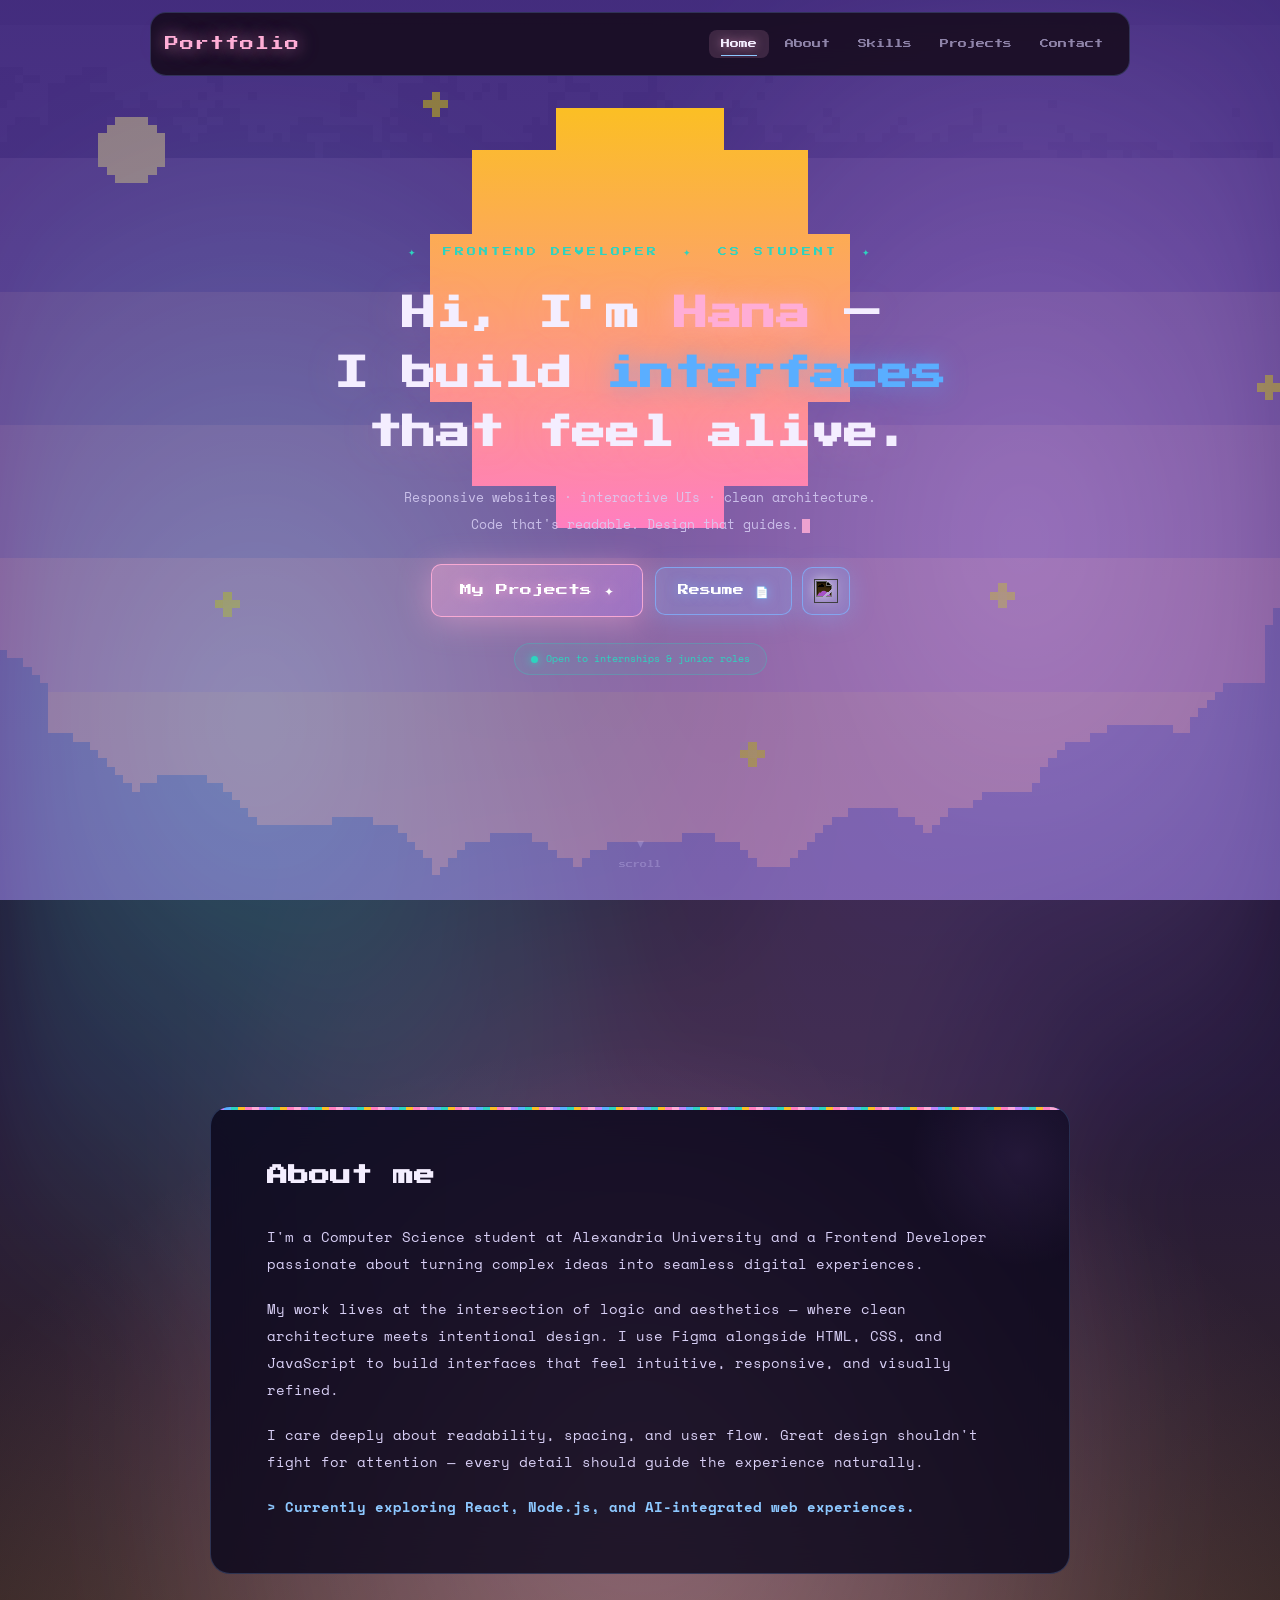
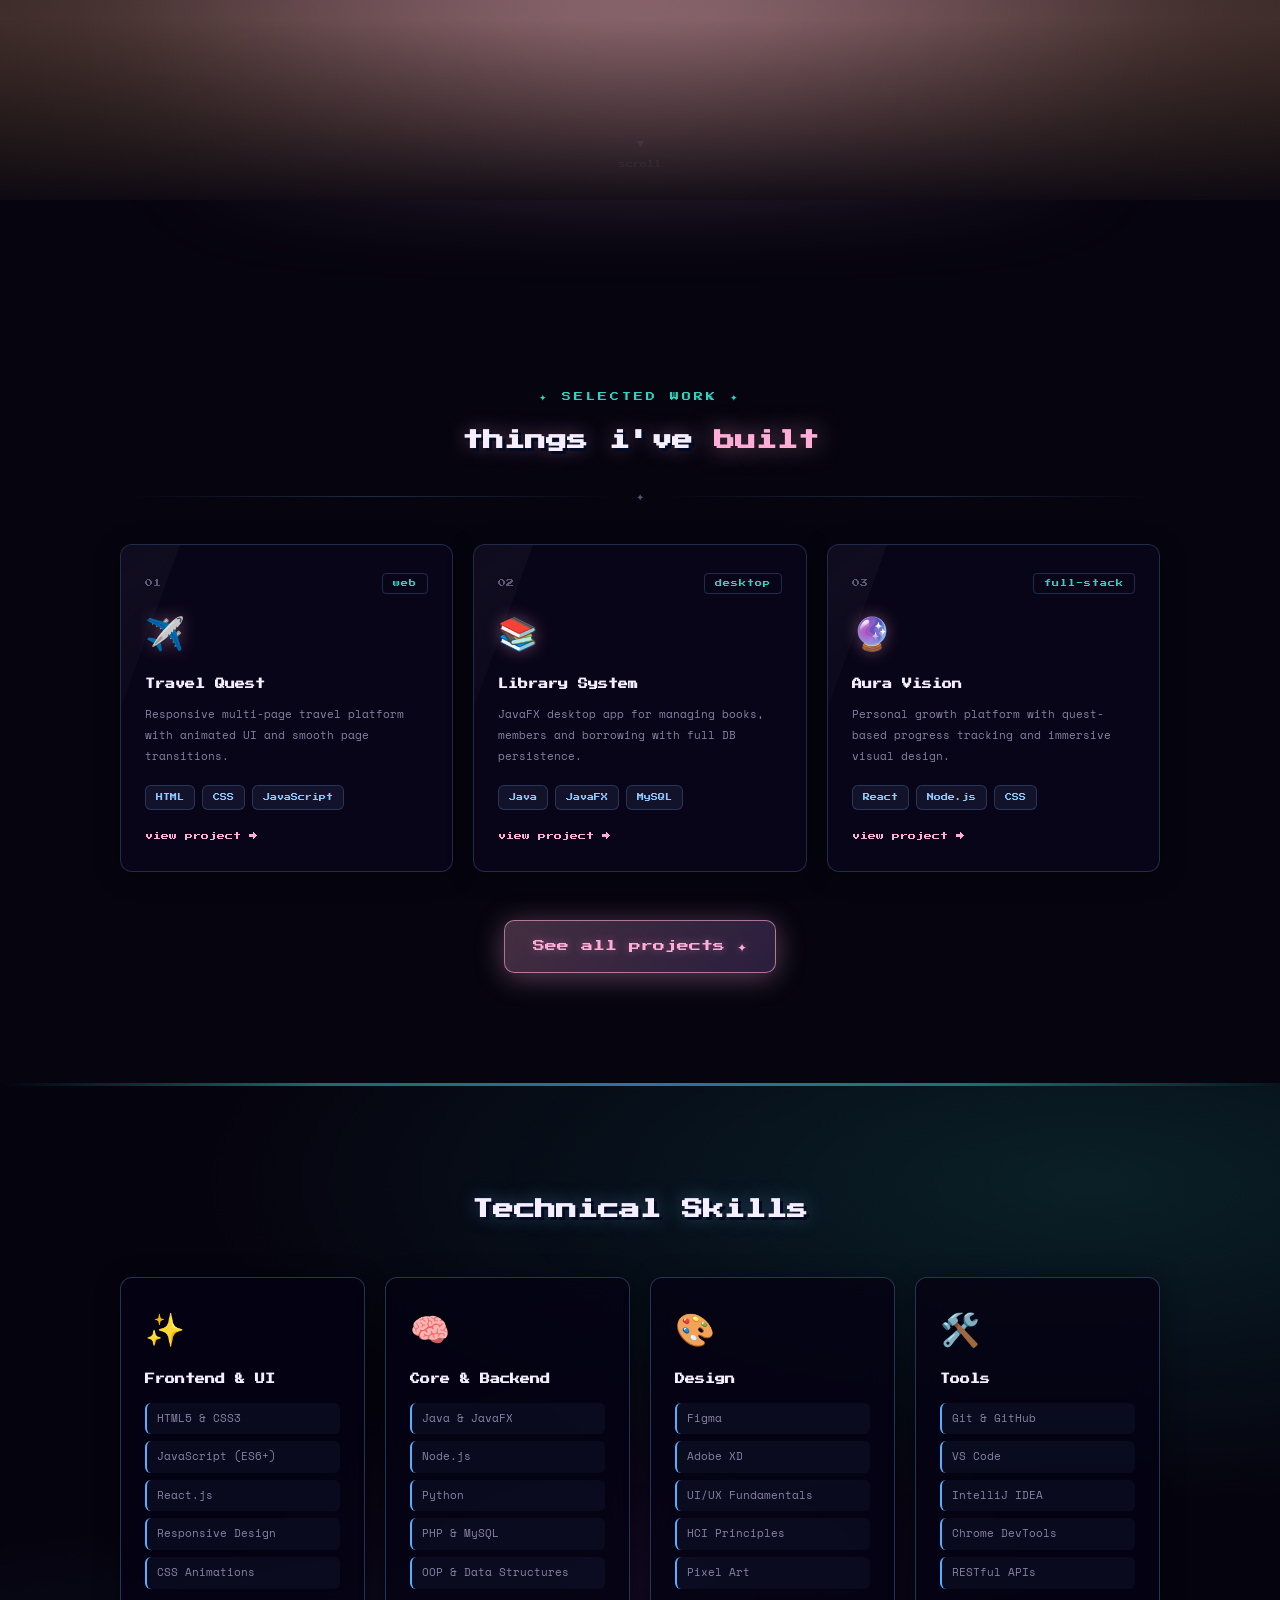
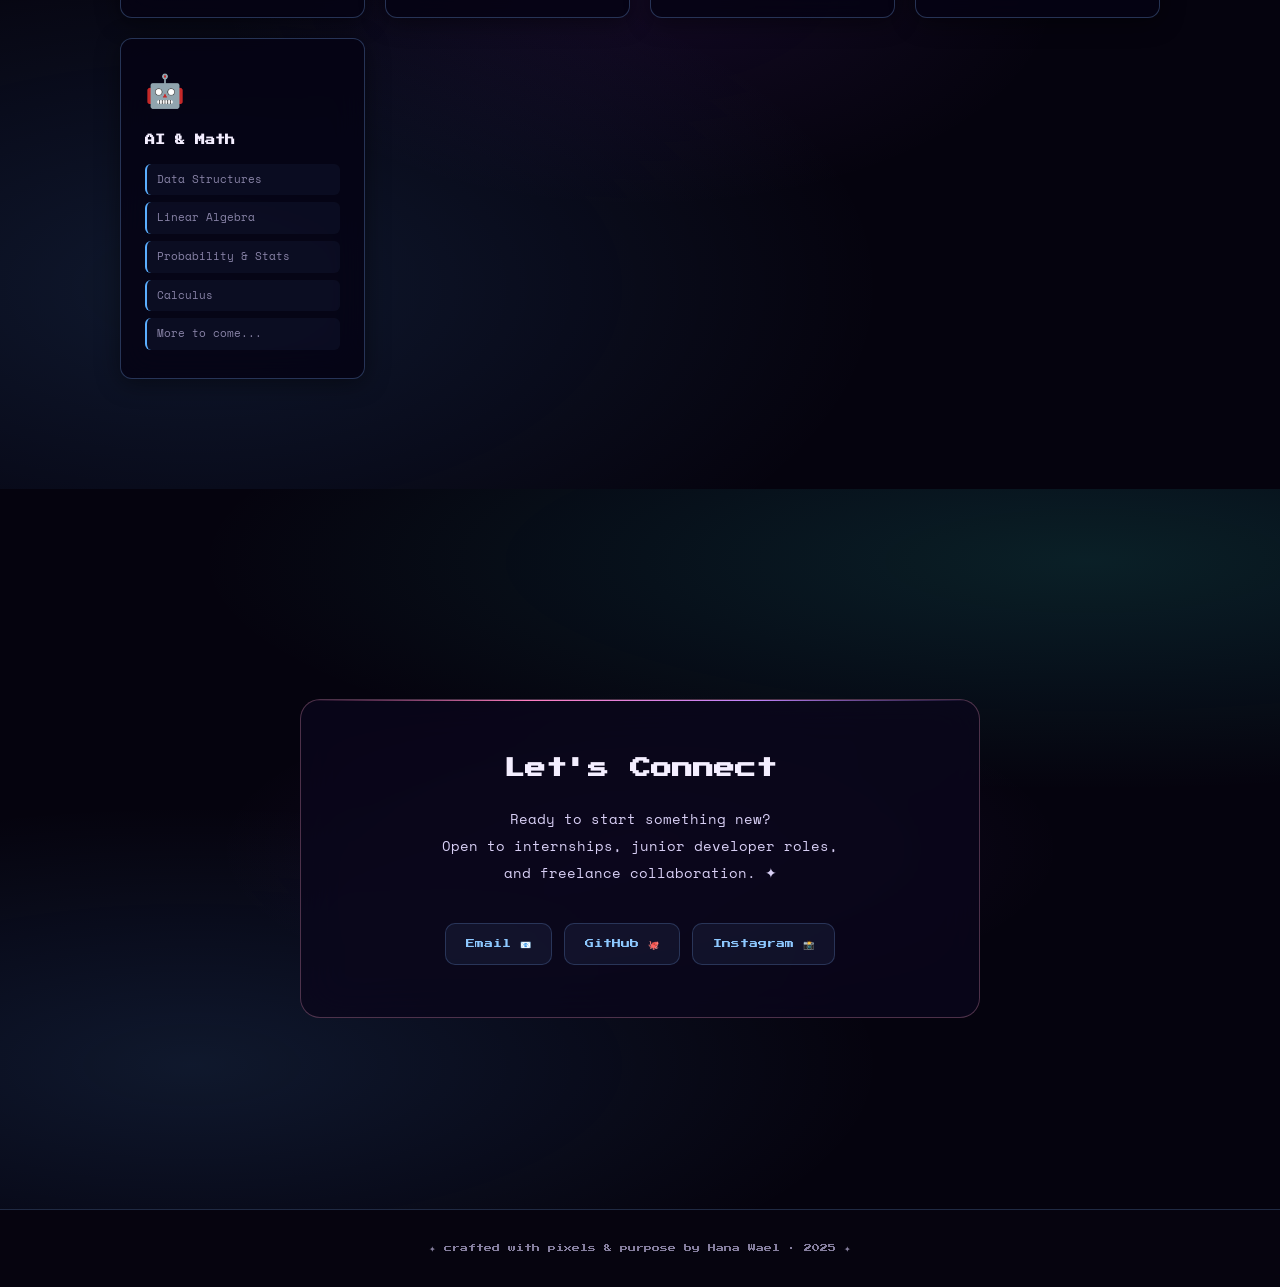
==== commit 62e97e5f: "portfolio update" ====
--- a/index.html
+++ b/index.html
@@ -31,7 +31,7 @@
       <li><a href="#hero">Home</a></li>
       <li><a href="#about">About</a></li>
       <li><a href="#skills">Skills</a></li>
-    
+    <li><a href="#featured-projects">Projects</a></li>
       <li><a href="#contact">Contact</a></li>
     </ul>
   </nav>
@@ -108,6 +108,81 @@
 </section>
 
 </div>
+
+<section id="featured-projects">
+  <div class="fp-bg" aria-hidden="true"></div>
+  <div class="fp-fade-top" aria-hidden="true"></div>
+  <div class="fp-fade-bottom" aria-hidden="true"></div>
+
+  <div class="fp-section">
+
+    <p class="fp-eyebrow">✦ selected work ✦</p>
+    <h2 class="fp-title">things i've <span>built</span></h2>
+
+    <div class="fp-divider" aria-hidden="true">
+      <div class="fp-divider-line"></div>
+      <span>✦</span>
+      <div class="fp-divider-line"></div>
+    </div>
+
+    <div class="fp-grid">
+
+      <div class="fp-card reveal">
+        <div class="fp-card-top">
+          <span class="fp-number">01</span>
+          <span class="fp-status">web</span>
+        </div>
+        <span class="fp-card-icon" aria-hidden="true">✈️</span>
+        <h3 class="fp-card-title">Travel Quest</h3>
+        <p class="fp-card-desc">Responsive multi-page travel platform with animated UI and smooth page transitions.</p>
+        <div class="fp-tags">
+          <span class="pill">HTML</span>
+          <span class="pill">CSS</span>
+          <span class="pill">JavaScript</span>
+        </div>
+        <a href="projects.html" class="fp-card-link">view project →</a>
+      </div>
+
+      <div class="fp-card reveal">
+        <div class="fp-card-top">
+          <span class="fp-number">02</span>
+          <span class="fp-status">desktop</span>
+        </div>
+        <span class="fp-card-icon" aria-hidden="true">📚</span>
+        <h3 class="fp-card-title">Library System</h3>
+        <p class="fp-card-desc">JavaFX desktop app for managing books, members and borrowing with full DB persistence.</p>
+        <div class="fp-tags">
+          <span class="pill">Java</span>
+          <span class="pill">JavaFX</span>
+          <span class="pill">MySQL</span>
+        </div>
+        <a href="projects.html" class="fp-card-link">view project →</a>
+      </div>
+
+      <div class="fp-card reveal">
+        <div class="fp-card-top">
+          <span class="fp-number">03</span>
+          <span class="fp-status">full-stack</span>
+        </div>
+        <span class="fp-card-icon" aria-hidden="true">🔮</span>
+        <h3 class="fp-card-title">Aura Vision</h3>
+        <p class="fp-card-desc">Personal growth platform with quest-based progress tracking and immersive visual design.</p>
+        <div class="fp-tags">
+          <span class="pill">React</span>
+          <span class="pill">Node.js</span>
+          <span class="pill">CSS</span>
+        </div>
+        <a href="projects.html" class="fp-card-link">view project →</a>
+      </div>
+
+    </div>
+
+    <div class="fp-footer">
+      <a href="projects.html" class="hero-nav-btn hero-primary-btn">See all projects ✦</a>
+    </div>
+
+  </div>
+</section>
 
 <!-- ═══ SKILLS ═══ -->
 <section id="skills" aria-label="Technical skills">
--- a/style.css
+++ b/style.css
@@ -655,11 +655,317 @@
   text-align: center;
   margin-bottom: 52px;
 }
-
-.skills-container {
+/* ── Featured Projects ── */
+#featured-projects {
+  position: relative;
+  z-index: 1;
+  padding: 110px 6vw;
+  display: flex;
+  flex-direction: column;
+  align-items: center;
+  justify-content: center;
+  isolation: isolate;
+  overflow: hidden;
+}
+
+#featured-projects > * {
+  position: relative;
+  z-index: 2;
+}
+
+.fp-bg {
+  position: absolute;
+  inset: 0;
+  background-image: url('imgs/hero.png');
+  background-size: cover;
+  background-position: center;
+  background-repeat: no-repeat;
+  image-rendering: pixelated;
+  z-index: 0;
+}
+
+.fp-bg::after {
+  content: "";
+  position: absolute;
+  inset: 0;
+  background: rgba(6, 4, 15, 0.30);
+}
+
+.fp-fade-top {
+  position: absolute;
+left: 0; right: 0;
+ 
+  background: linear-gradient(to bottom, var(--bg), transparent);
+  z-index: 1;
+  pointer-events: none;
+}
+
+.fp-fade-bottom {
+  position: absolute;
+  bottom: 0; left: 0; right: 0;
+  height: 80px;
+  background: linear-gradient(to top, var(--bg), transparent);
+  z-index: 1;
+  pointer-events: none;
+}
+
+.fp-section {
+  width: 100%;
+  max-width: 1040px;
+}
+
+.fp-eyebrow {
+  font-family: "Press Start 2P", monospace;
+  font-size: 9px;
+  color: var(--teal);
+  letter-spacing: 3px;
+  text-transform: uppercase;
+  text-align: center;
+  display: block;
+  margin-bottom: 18px;
+}
+
+.fp-title {
+  font-family: "Press Start 2P", monospace;
+  font-size: clamp(15px, 2.2vw, 21px);
+  color: var(--text);
+  text-align: center;
+  margin-bottom: 28px;
+  text-shadow: 3px 3px 0px #020a24, 0 0 20px rgba(255, 173, 214, 0.4);
+  line-height: 1.8;
+}
+
+.fp-title span {
+  color: var(--pink);
+  text-shadow: 0 0 24px rgba(255, 173, 214, 0.55);
+}
+
+.fp-divider {
+  display: flex;
+  align-items: center;
+  gap: 12px;
+  margin-bottom: 40px;
+  font-family: "Press Start 2P", monospace;
+  font-size: 10px;
+  color: var(--muted2);
+}
+
+.fp-divider-line {
+  flex: 1;
+  height: 1px;
+  background: linear-gradient(90deg, transparent, var(--border), transparent);
+}
+
+.fp-grid {
   display: grid;
-  grid-template-columns: repeat(auto-fit, minmax(220px, 1fr));
+  grid-template-columns: repeat(auto-fit, minmax(260px, 1fr));
   gap: 20px;
+  margin-bottom: 48px;
+}
+
+.fp-card {
+  background: var(--surface);
+  border: 1px solid var(--border);
+  border-radius: var(--r);
+  padding: 28px 24px;
+  backdrop-filter: blur(16px);
+  -webkit-backdrop-filter: blur(16px);
+  position: relative;
+  overflow: hidden;
+  display: flex;
+  flex-direction: column;
+  cursor: pointer;
+  transition: transform 260ms var(--ease-pop), border-color 200ms, box-shadow 200ms, background 200ms;
+  box-shadow: 0 4px 24px rgba(0, 0, 0, 0.45);
+}
+
+.fp-card::before {
+  content: "";
+  position: absolute;
+  top: 0; left: 0; right: 0;
+  height: 3px;
+  background: linear-gradient(
+    90deg,
+    var(--blue2) 0%, var(--blue2) 33.33%,
+    var(--purple2) 33.33%, var(--purple2) 66.66%,
+    var(--pink2) 66.66%, var(--pink2) 100%
+  );
+  background-size: 24px 100%;
+  opacity: 0;
+  transition: opacity 200ms;
+}
+
+.fp-card:hover::before {
+  opacity: 1;
+  animation: ribbonScroll 4s linear infinite;
+}
+
+.fp-card::after {
+  content: "";
+  position: absolute;
+  inset: 0;
+  background: linear-gradient(
+    135deg,
+    transparent 0%,
+    rgba(255, 255, 255, 0.03) 50%,
+    transparent 100%
+  );
+  transform: translateX(-100%) skewX(-20deg);
+  transition: transform 600ms var(--ease-out);
+  pointer-events: none;
+}
+
+.fp-card:hover::after {
+  transform: translateX(200%) skewX(-20deg);
+}
+
+.fp-card:hover {
+  transform: translateY(-8px);
+  background: var(--surface2);
+}
+
+.fp-card:nth-child(1):hover {
+  border-color: rgba(90, 174, 255, 0.7);
+  box-shadow: 0 14px 44px rgba(90, 174, 255, 0.25);
+}
+
+.fp-card:nth-child(2):hover {
+  border-color: rgba(45, 212, 191, 0.7);
+  box-shadow: 0 14px 44px rgba(45, 212, 191, 0.25);
+}
+
+.fp-card:nth-child(3):hover {
+  border-color: rgba(255, 126, 192, 0.7);
+  box-shadow: 0 14px 44px rgba(255, 126, 192, 0.25);
+}
+
+.fp-card-top {
+  display: flex;
+  justify-content: space-between;
+  align-items: center;
+  margin-bottom: 16px;
+}
+
+.fp-number {
+  font-family: "Press Start 2P", monospace;
+  font-size: 8px;
+  color: var(--muted2);
+}
+
+.fp-status {
+  font-family: "Press Start 2P", monospace;
+  font-size: 7px;
+  padding: 4px 10px;
+  border: 1px solid var(--border);
+  color: var(--teal);
+  border-radius: 4px;
+  letter-spacing: 1px;
+  transition: border-color 200ms, color 200ms, background 200ms;
+}
+
+.fp-card:hover .fp-status {
+  border-color: var(--teal);
+  background: rgba(45, 212, 191, 0.08);
+}
+
+.fp-card-icon {
+  font-size: 32px;
+  display: block;
+  margin-bottom: 14px;
+  filter: drop-shadow(0 0 8px rgba(255, 173, 214, 0.35));
+  transition: transform 300ms var(--ease-pop), filter 300ms;
+}
+
+.fp-card:hover .fp-card-icon {
+  transform: scale(1.2) rotate(-5deg);
+  filter: drop-shadow(0 0 16px rgba(255, 173, 214, 0.7));
+}
+
+.fp-card-title {
+  font-family: "Press Start 2P", monospace;
+  font-size: 10px;
+  color: var(--text);
+  margin-bottom: 12px;
+  line-height: 1.65;
+  transition: color 200ms;
+}
+
+.fp-card:nth-child(1):hover .fp-card-title { color: var(--blue); }
+.fp-card:nth-child(2):hover .fp-card-title { color: var(--teal); }
+.fp-card:nth-child(3):hover .fp-card-title { color: var(--pink); }
+
+.fp-card-desc {
+  font-family: "Space Mono", monospace;
+  font-size: 11px;
+  color: var(--muted);
+  line-height: 1.9;
+  margin-bottom: 18px;
+  flex: 1;
+  transition: color 200ms;
+}
+
+.fp-card:hover .fp-card-desc { color: var(--text2); }
+
+.fp-tags {
+  display: flex;
+  flex-wrap: wrap;
+  gap: 7px;
+  margin-bottom: 20px;
+}
+
+.fp-tags .pill {
+  transition: background 150ms, border-color 150ms, color 150ms, transform 150ms var(--ease-pop);
+}
+
+.fp-card:hover .fp-tags .pill:nth-child(1) { transition-delay: 0ms;  transform: translateY(-2px); }
+.fp-card:hover .fp-tags .pill:nth-child(2) { transition-delay: 40ms; transform: translateY(-2px); }
+.fp-card:hover .fp-tags .pill:nth-child(3) { transition-delay: 80ms; transform: translateY(-2px); }
+.fp-card:hover .fp-tags .pill {
+  background: rgba(127, 179, 255, 0.16);
+  border-color: var(--blue2);
+}
+
+.fp-card-link {
+  font-family: "Press Start 2P", monospace;
+  font-size: 8px;
+  color: var(--pink);
+  text-decoration: none;
+  align-self: flex-start;
+  display: inline-flex;
+  align-items: center;
+  gap: 6px;
+  transition: color 160ms, gap 200ms;
+}
+
+.fp-card-link::after { display: none; }
+
+.fp-card:hover .fp-card-link {
+  color: var(--pink2);
+  gap: 12px;
+}
+
+.fp-footer {
+  text-align: center;
+}
+
+.fp-footer .hero-nav-btn {
+  background: linear-gradient(135deg, rgba(255, 173, 214, 0.25), rgba(192, 132, 252, 0.20));
+  border: 1px solid rgba(255, 173, 214, 0.60);
+  color: var(--pink);
+  box-shadow: 0 4px 28px rgba(255, 173, 214, 0.35);
+  text-shadow: 0 0 8px rgba(255, 173, 214, 0.4);
+  animation: primaryBtnPulse 2.5s ease-in-out infinite alternate;
+}
+
+.fp-footer .hero-nav-btn:hover {
+  border-color: var(--pink);
+  box-shadow: 0 8px 36px rgba(255, 173, 214, 0.55), 0 0 0 2px rgba(255, 173, 214, 0.25);
+}
+
+@media (max-width: 768px) {
+  #featured-projects { padding: 80px 6vw; }
+  .fp-grid { grid-template-columns: 1fr; }
+  .fp-title { font-size: clamp(13px, 4vw, 18px); }
 }
 
 .skill-glass-card {
@@ -895,7 +1201,6 @@
 @media (max-width: 768px), (pointer: coarse) {
   html, body { overflow-x: hidden; width: 100%; }
   body { -webkit-text-size-adjust: 100%; text-rendering: optimizeLegibility; }
-  * { backface-visibility: hidden; -webkit-backface-visibility: hidden; }
 
   .hero-about-wrapper, .bg-layer { background-attachment: scroll !important; transform: translateZ(0); will-change: auto; background-position: center top !important; }
   .bg-layer { background-position: center center !important; }
@@ -911,8 +1216,8 @@
 
   .navbar { width: calc(100% - 20px); height: 58px; padding-inline: 14px; top: 10px; border-radius: 14px; }
   .logo { font-size: 10px; }
-  .nav-links { position: absolute; top: calc(100% + 8px); left: 0; right: 0; flex-direction: column; background: rgba(6,4,15,0.97); backdrop-filter: blur(24px); border: 1px solid var(--border); border-radius: 12px; padding: 0; gap: 0; max-height: 0; overflow: hidden; transition: max-height 380ms var(--ease-out), padding 280ms var(--ease-out); margin-top: 2px; }
-  .nav-links.active { padding: 10px 8px; max-height: 400px; }
+  .nav-links { position: absolute; top: calc(100% + 8px); left: 0; right: 0; flex-direction: column; background: rgba(6,4,15,0.97); backdrop-filter: blur(24px); border: 1px solid transparent; border-radius: 12px; padding: 0; gap: 0; max-height: 0; overflow: hidden; transition: max-height 380ms var(--ease-out), padding 280ms var(--ease-out), border-color 280ms var(--ease-out); margin-top: 2px; }
+  .nav-links.active { padding: 10px 8px; max-height: 400px; border-color: var(--border); }
   .nav-links a { display: flex; align-items: center; font-size: 10px; padding: 12px 16px; border-radius: 8px; width: 100%; min-height: 44px; }
   .menu-toggle { display: flex; }
 
@@ -963,7 +1268,6 @@
 }
 
 @media (hover: none) {
-  .hero-nav-btn:hover, .btn-small:hover, .contact-btn:hover, .card-btn:hover, .category-card:hover, .skill-glass-card:hover, .project-card:hover { transform: none; box-shadow: none; }
   .hero-nav-btn:active, .btn-small:active, .contact-btn:active, .card-btn:active { transform: scale(0.96); }
 }
 
@@ -1255,7 +1559,8 @@
   display: inline-block;
 }
 
-.nav-links a::after {
+.fp-card-link::after{
+   display: none;
   content: "";
   position: absolute;
   bottom: 2px;
@@ -1930,7 +2235,6 @@
 @media (max-width: 768px), (pointer: coarse) {
   html, body { overflow-x: hidden; width: 100%; }
   body { -webkit-text-size-adjust: 100%; text-rendering: optimizeLegibility; }
-  * { backface-visibility: hidden; -webkit-backface-visibility: hidden; }
 
   .hero-about-wrapper, .bg-layer { background-attachment: scroll !important; transform: translateZ(0); will-change: auto; background-position: center top !important; }
   .bg-layer { background-position: center center !important; }
@@ -1946,8 +2250,8 @@
 
   .navbar { width: calc(100% - 20px); height: 58px; padding-inline: 14px; top: 10px; border-radius: 14px; }
   .logo { font-size: 10px; }
-  .nav-links { position: absolute; top: calc(100% + 8px); left: 0; right: 0; flex-direction: column; background: rgba(6,4,15,0.97); backdrop-filter: blur(24px); border: 1px solid var(--border); border-radius: 12px; padding: 0; gap: 0; max-height: 0; overflow: hidden; transition: max-height 380ms var(--ease-out), padding 280ms var(--ease-out); margin-top: 2px; }
-  .nav-links.active { padding: 10px 8px; max-height: 400px; }
+  .nav-links { position: absolute; top: calc(100% + 8px); left: 0; right: 0; flex-direction: column; background: rgba(6,4,15,0.97); backdrop-filter: blur(24px); border: 1px solid transparent; border-radius: 12px; padding: 0; gap: 0; max-height: 0; overflow: hidden; transition: max-height 380ms var(--ease-out), padding 280ms var(--ease-out), border-color 280ms var(--ease-out); margin-top: 2px; }
+  .nav-links.active { padding: 10px 8px; max-height: 400px; border-color: var(--border); }
   .nav-links a { display: flex; align-items: center; font-size: 10px; padding: 12px 16px; border-radius: 8px; width: 100%; min-height: 44px; }
   .menu-toggle { display: flex; }
 
@@ -1998,7 +2302,6 @@
 }
 
 @media (hover: none) {
-  .hero-nav-btn:hover, .btn-small:hover, .contact-btn:hover, .card-btn:hover, .category-card:hover, .skill-glass-card:hover, .project-card:hover { transform: none; box-shadow: none; }
   .hero-nav-btn:active, .btn-small:active, .contact-btn:active, .card-btn:active { transform: scale(0.96); }
 }
 
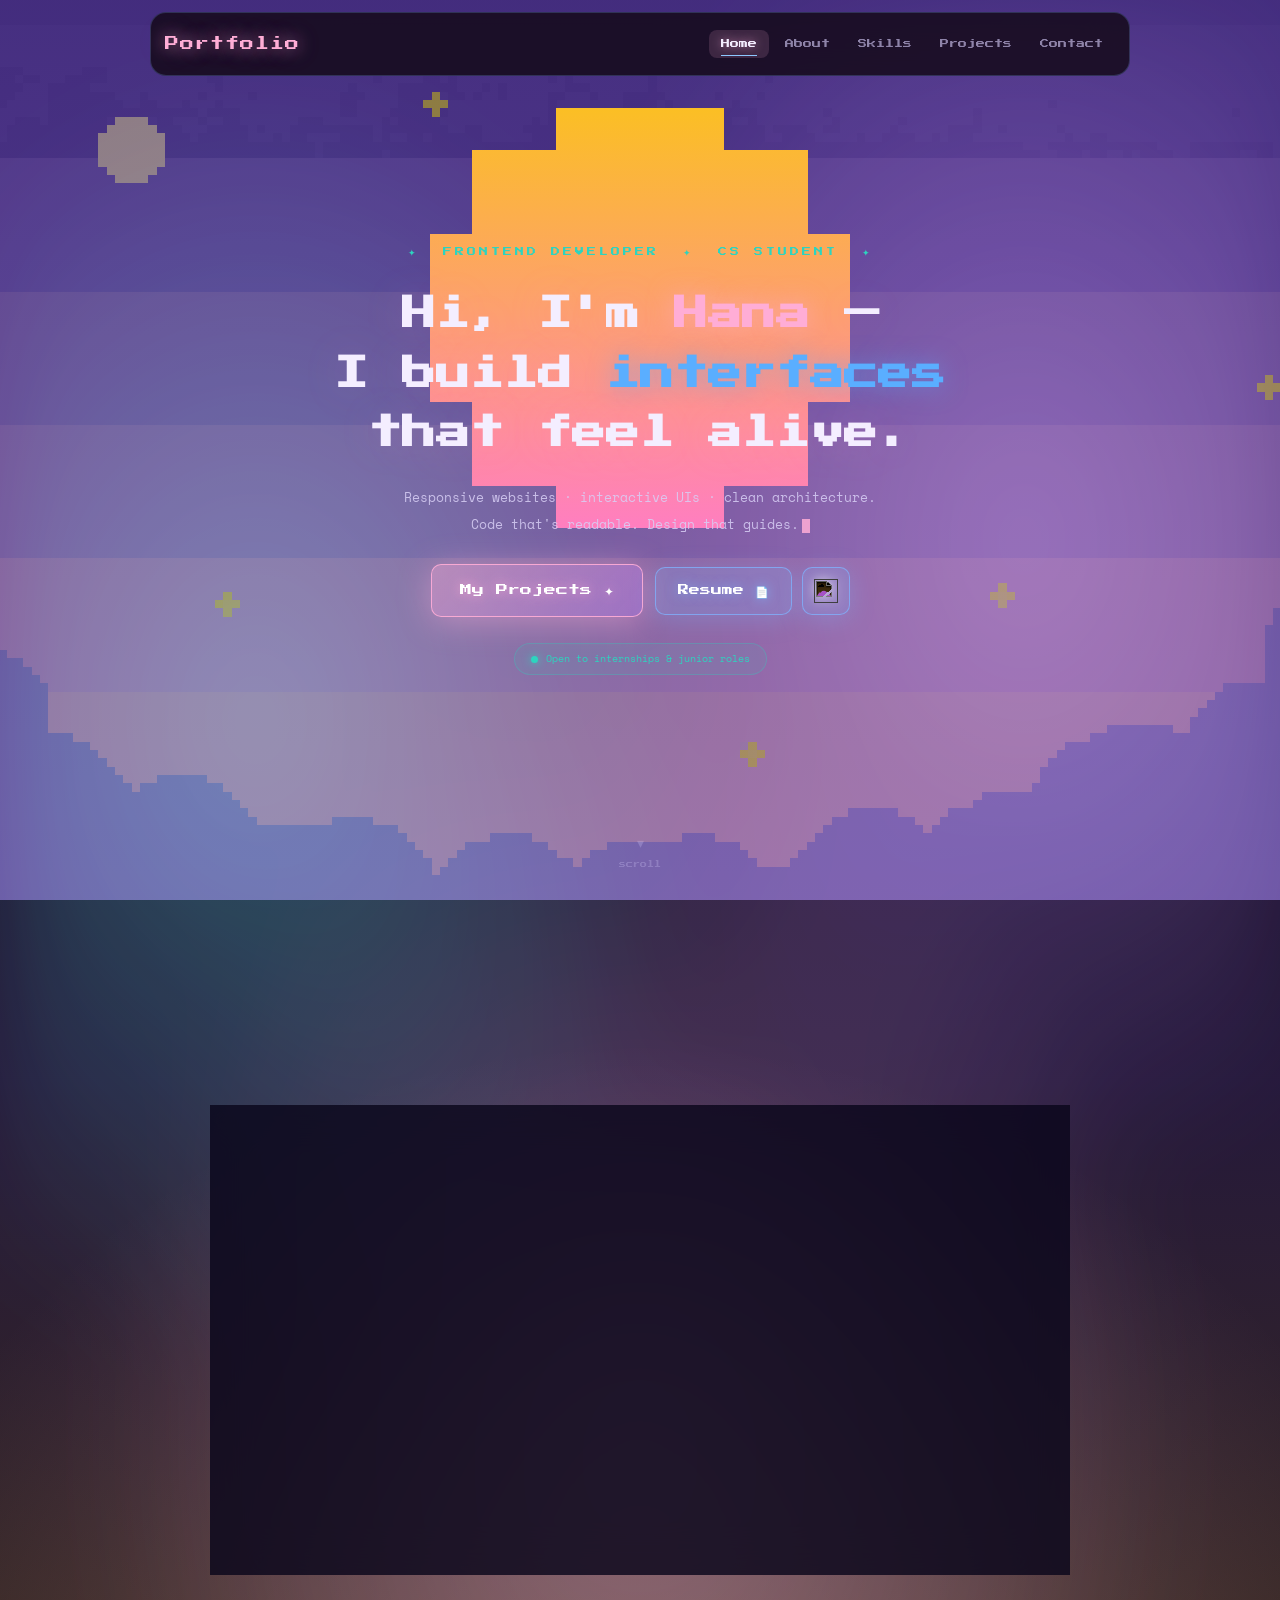
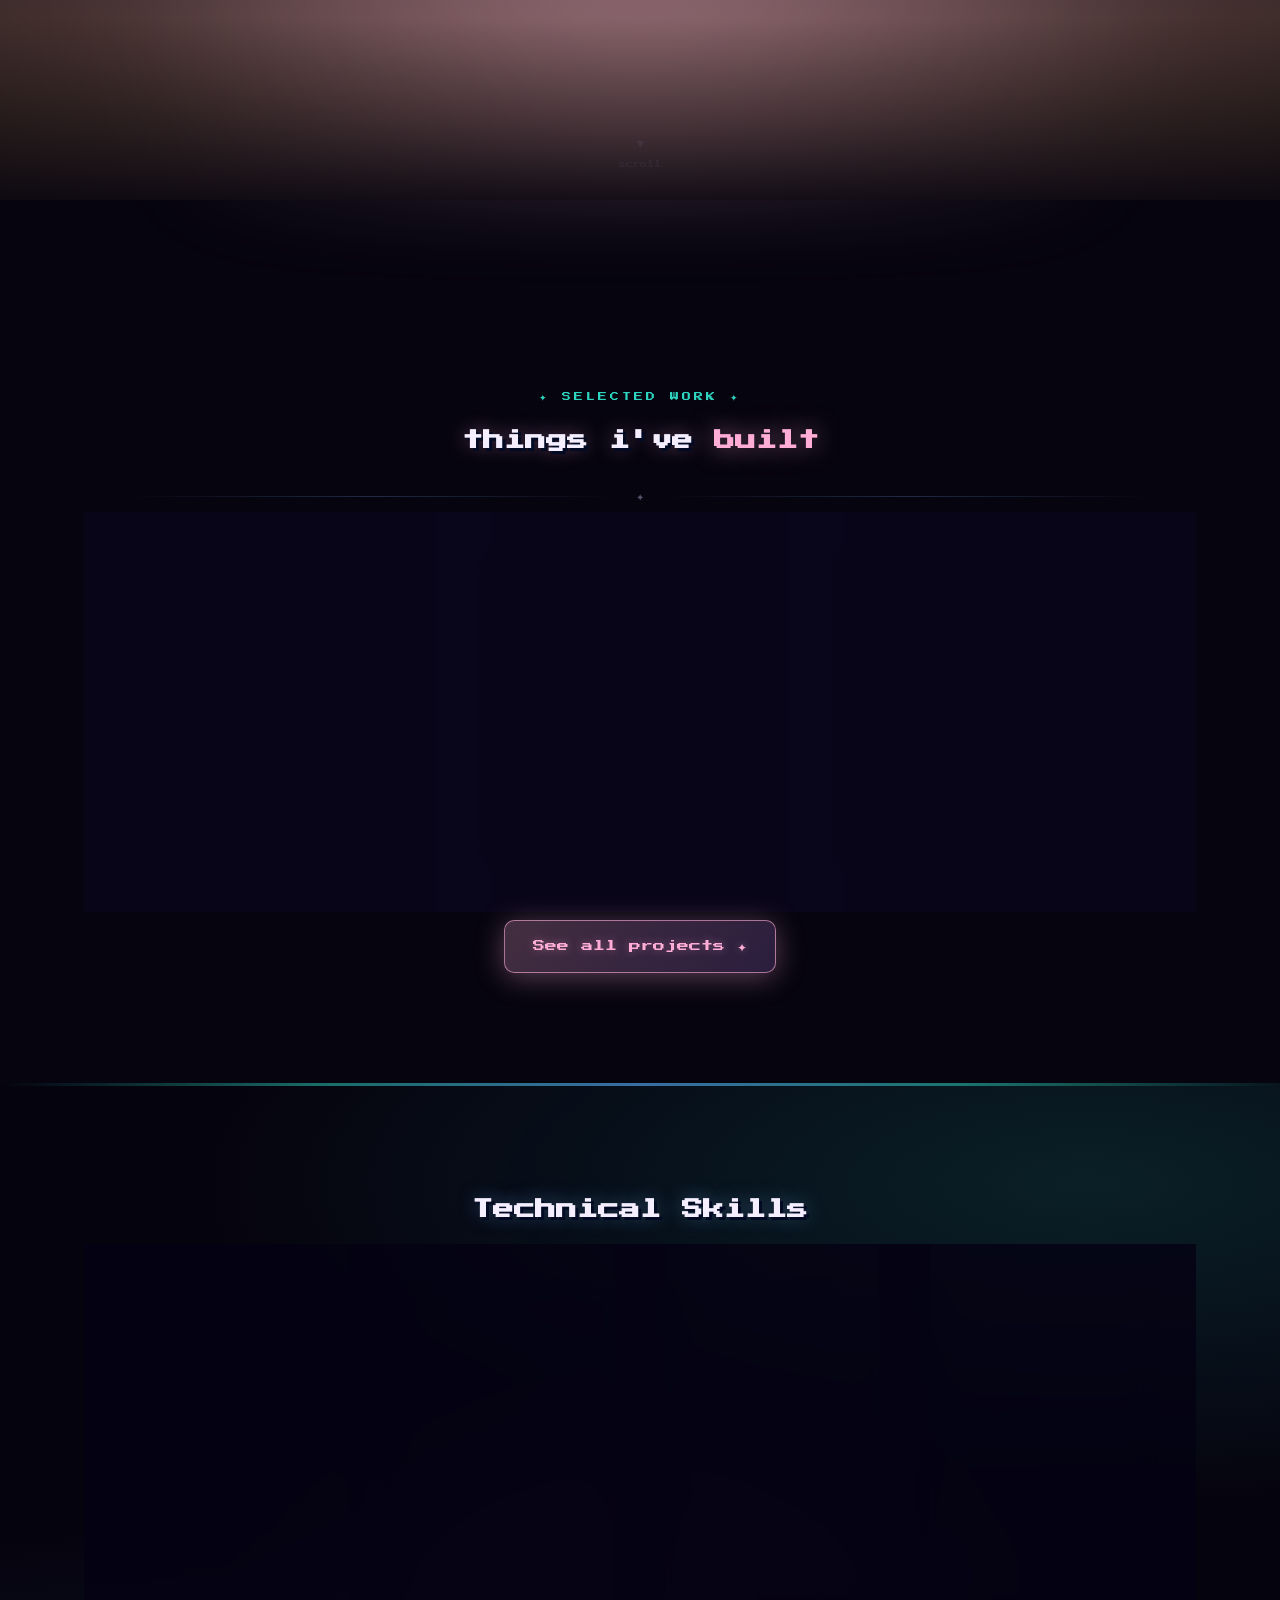
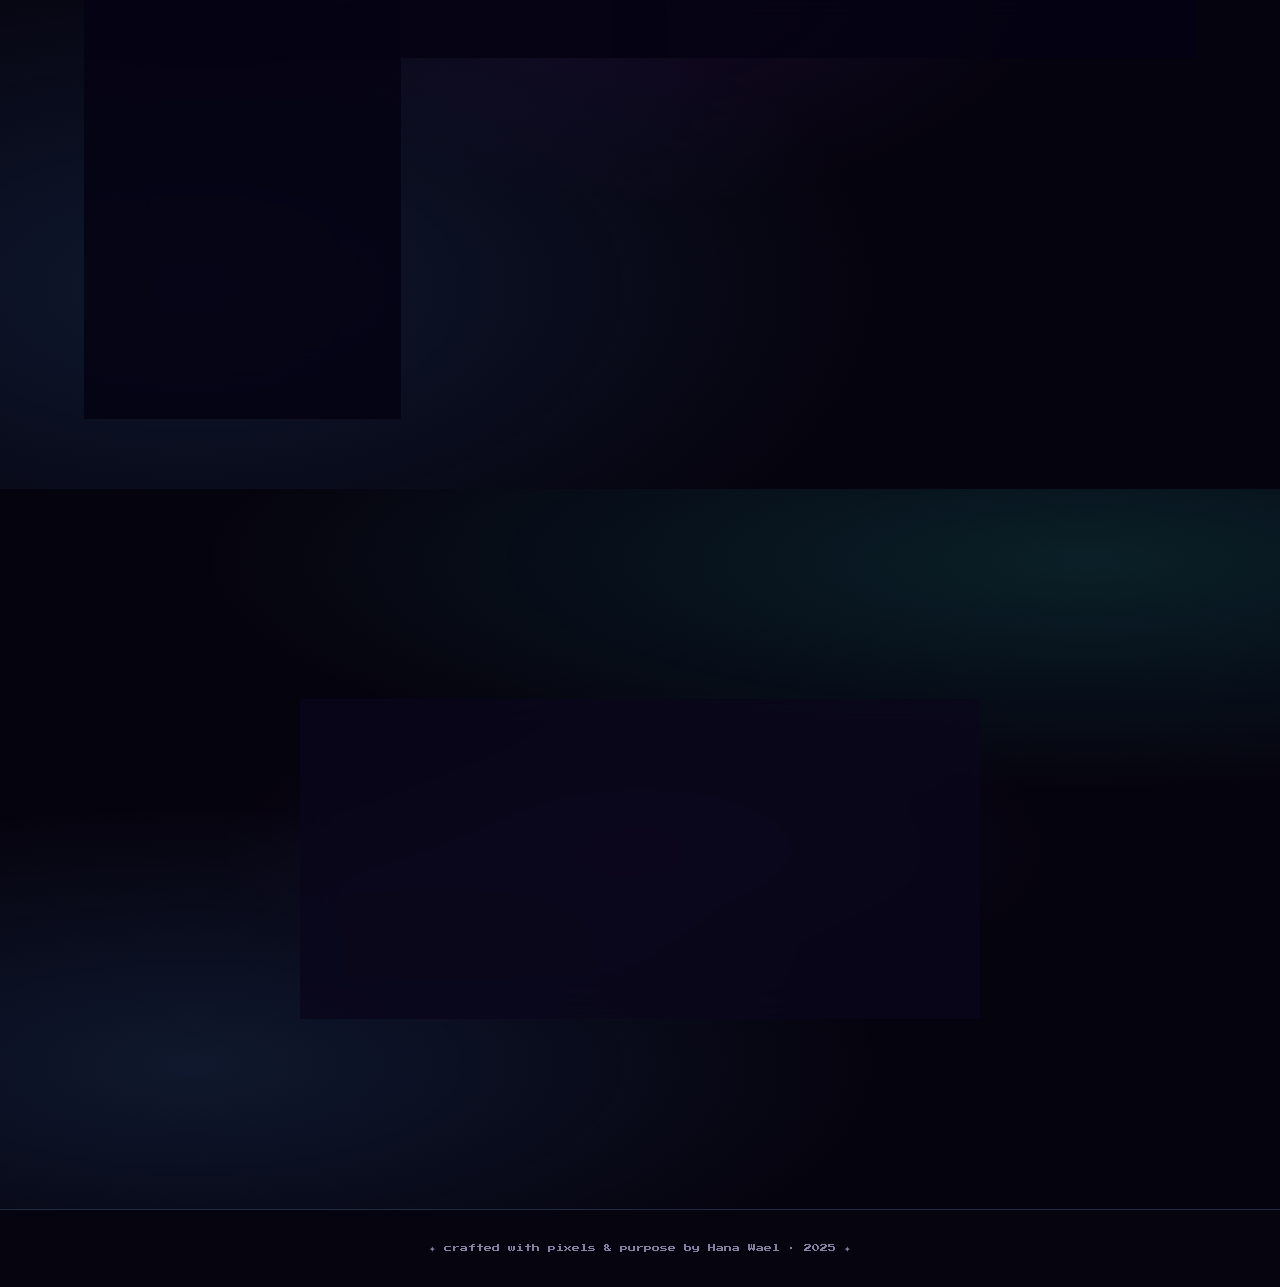
==== commit 35355457: "portfolio update" ====
--- a/index.html
+++ b/index.html
@@ -132,6 +132,8 @@
           <span class="fp-number">01</span>
           <span class="fp-status">web</span>
         </div>
+        
+
         <span class="fp-card-icon" aria-hidden="true">✈️</span>
         <h3 class="fp-card-title">Travel Quest</h3>
         <p class="fp-card-desc">Responsive multi-page travel platform with animated UI and smooth page transitions.</p>
@@ -140,7 +142,7 @@
           <span class="pill">CSS</span>
           <span class="pill">JavaScript</span>
         </div>
-        <a href="projects.html" class="fp-card-link">view project →</a>
+        <a href="websites.html#travel-quest" class="fp-card-link">view project →</a>
       </div>
 
       <div class="fp-card reveal">
@@ -148,15 +150,15 @@
           <span class="fp-number">02</span>
           <span class="fp-status">desktop</span>
         </div>
-        <span class="fp-card-icon" aria-hidden="true">📚</span>
-        <h3 class="fp-card-title">Library System</h3>
-        <p class="fp-card-desc">JavaFX desktop app for managing books, members and borrowing with full DB persistence.</p>
+        <span class="fp-card-icon" aria-hidden="true">🏨</span>
+        <h3 class="fp-card-title">Hotel Manager</h3>
+        <p class="fp-card-desc">Reservation & payment management system built with OOP principles and full DB persistence.</p>
         <div class="fp-tags">
           <span class="pill">Java</span>
           <span class="pill">JavaFX</span>
           <span class="pill">MySQL</span>
         </div>
-        <a href="projects.html" class="fp-card-link">view project →</a>
+        <a href="apps.html#hotel-manager" class="fp-card-link">view project →</a>
       </div>
 
       <div class="fp-card reveal">
@@ -172,7 +174,7 @@
           <span class="pill">Node.js</span>
           <span class="pill">CSS</span>
         </div>
-        <a href="projects.html" class="fp-card-link">view project →</a>
+        <a href="websites.html#aura-vision" class="fp-card-link">view project →</a>
       </div>
 
     </div>
--- a/style.css
+++ b/style.css
@@ -1183,6 +1183,26 @@
 @keyframes emberDrift { 0% { transform: translate(0, 0); opacity: 0; } 15% { opacity: var(--max-op, 0.7); } 85% { opacity: var(--max-op, 0.7); } 100% { transform: translate(var(--drift-x), var(--drift-y)); opacity: 0; } }
 @keyframes scrollBounce { 0%, 100% { opacity: 0.4; transform: translateX(-50%) translateY(0); } 50% { opacity: 0.9; transform: translateX(-50%) translateY(7px); } }
 
+
+
+/* Hover lift effect on skill card icons — same as fp-card-icon */
+.skill-icon {
+  display: block;
+  transition: transform 300ms cubic-bezier(0.34, 1.56, 0.64, 1), filter 300ms;
+  cursor: default;
+}
+
+.skill-glass-card:hover .skill-icon {
+  transform: translateY(-6px) scale(1.15);
+  filter: drop-shadow(0 8px 16px rgba(255, 173, 214, 0.5));
+}
+
+/* Stagger each card's icon so they don't all move in sync */
+.skill-glass-card:nth-child(1) .skill-icon { animation-delay: 0s; }
+.skill-glass-card:nth-child(2) .skill-icon { animation-delay: 0.5s; }
+.skill-glass-card:nth-child(3) .skill-icon { animation-delay: 1s; }
+.skill-glass-card:nth-child(4) .skill-icon { animation-delay: 1.5s; }
+.skill-glass-card:nth-child(5) .skill-icon { animation-delay: 2s; }
 .scroll-indicator {
   position: absolute; bottom: 30px; left: 50%; transform: translateX(-50%); display: flex; flex-direction: column; align-items: center; gap: 6px;
   font-family: "Press Start 2P", monospace; font-size: 7px; color: var(--muted); animation: scrollBounce 2.5s ease-in-out infinite; opacity: 0; animation-delay: 1.5s; animation-fill-mode: forwards;
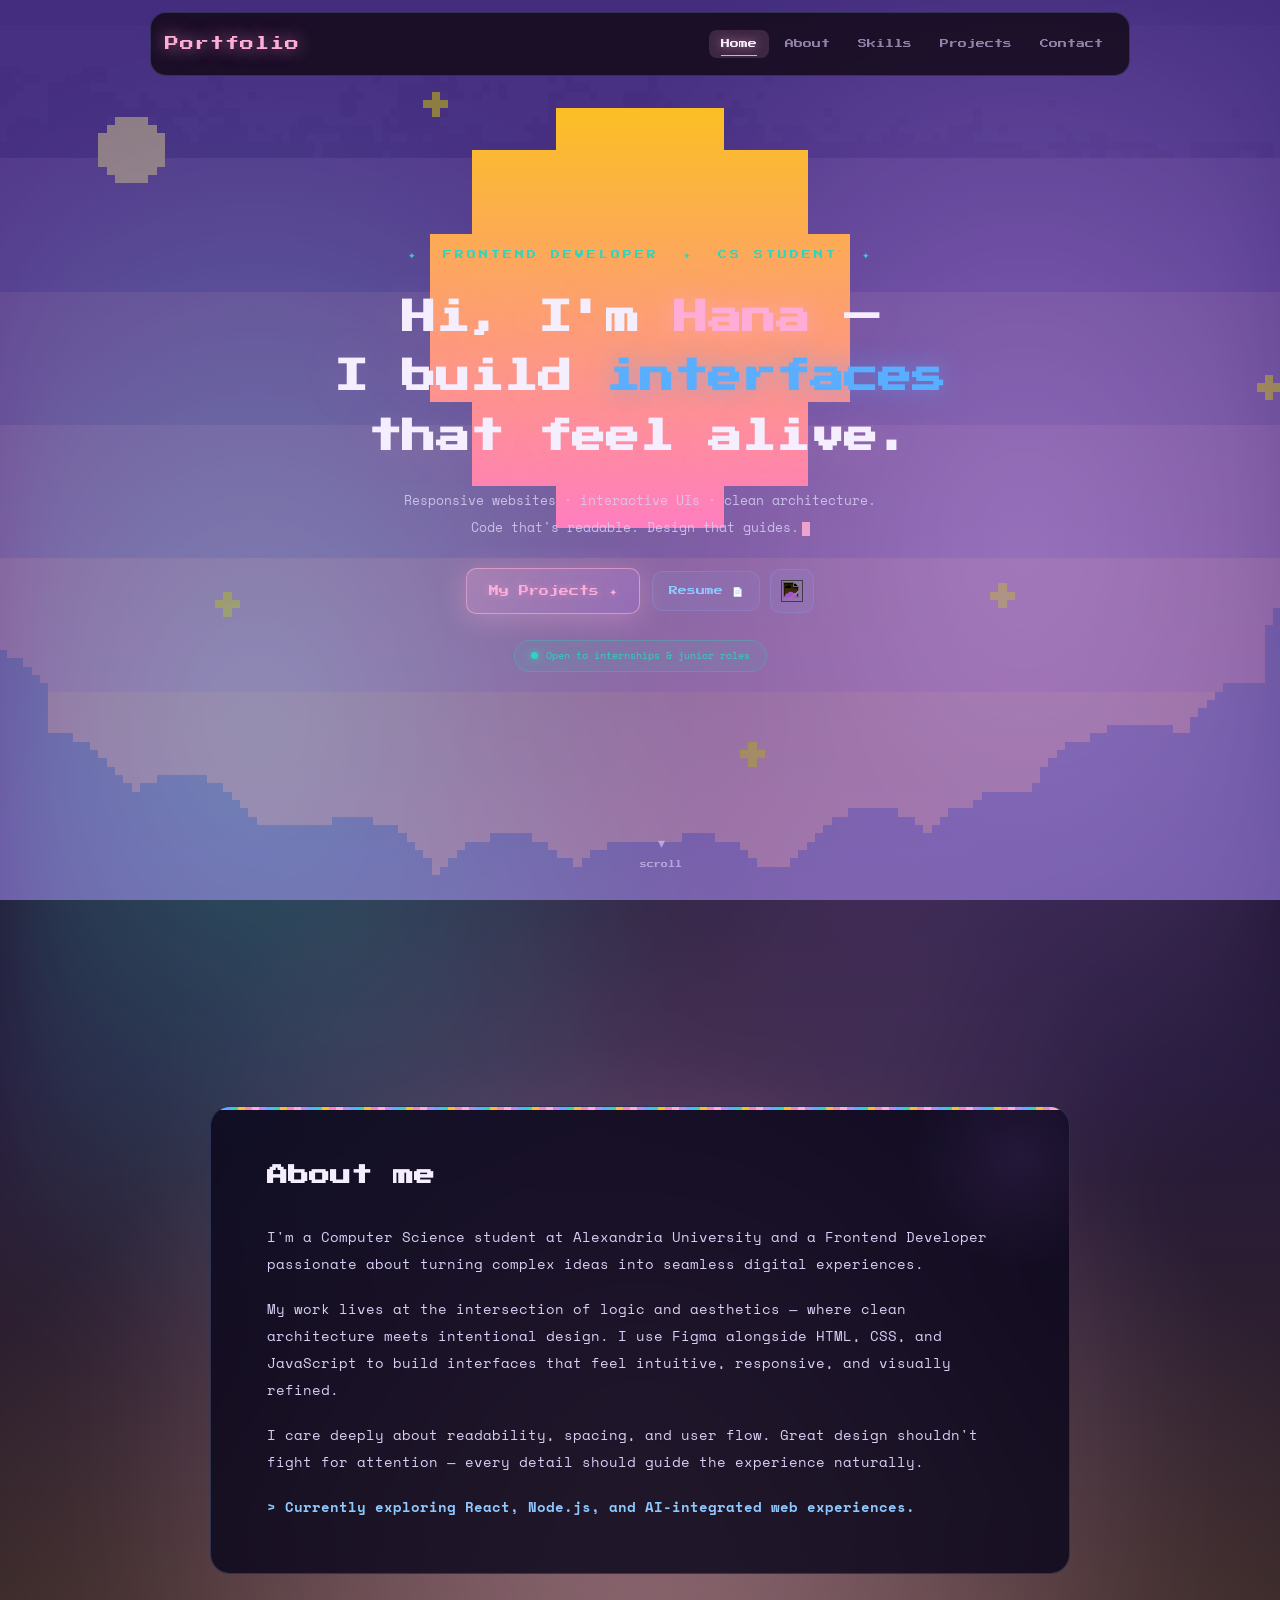
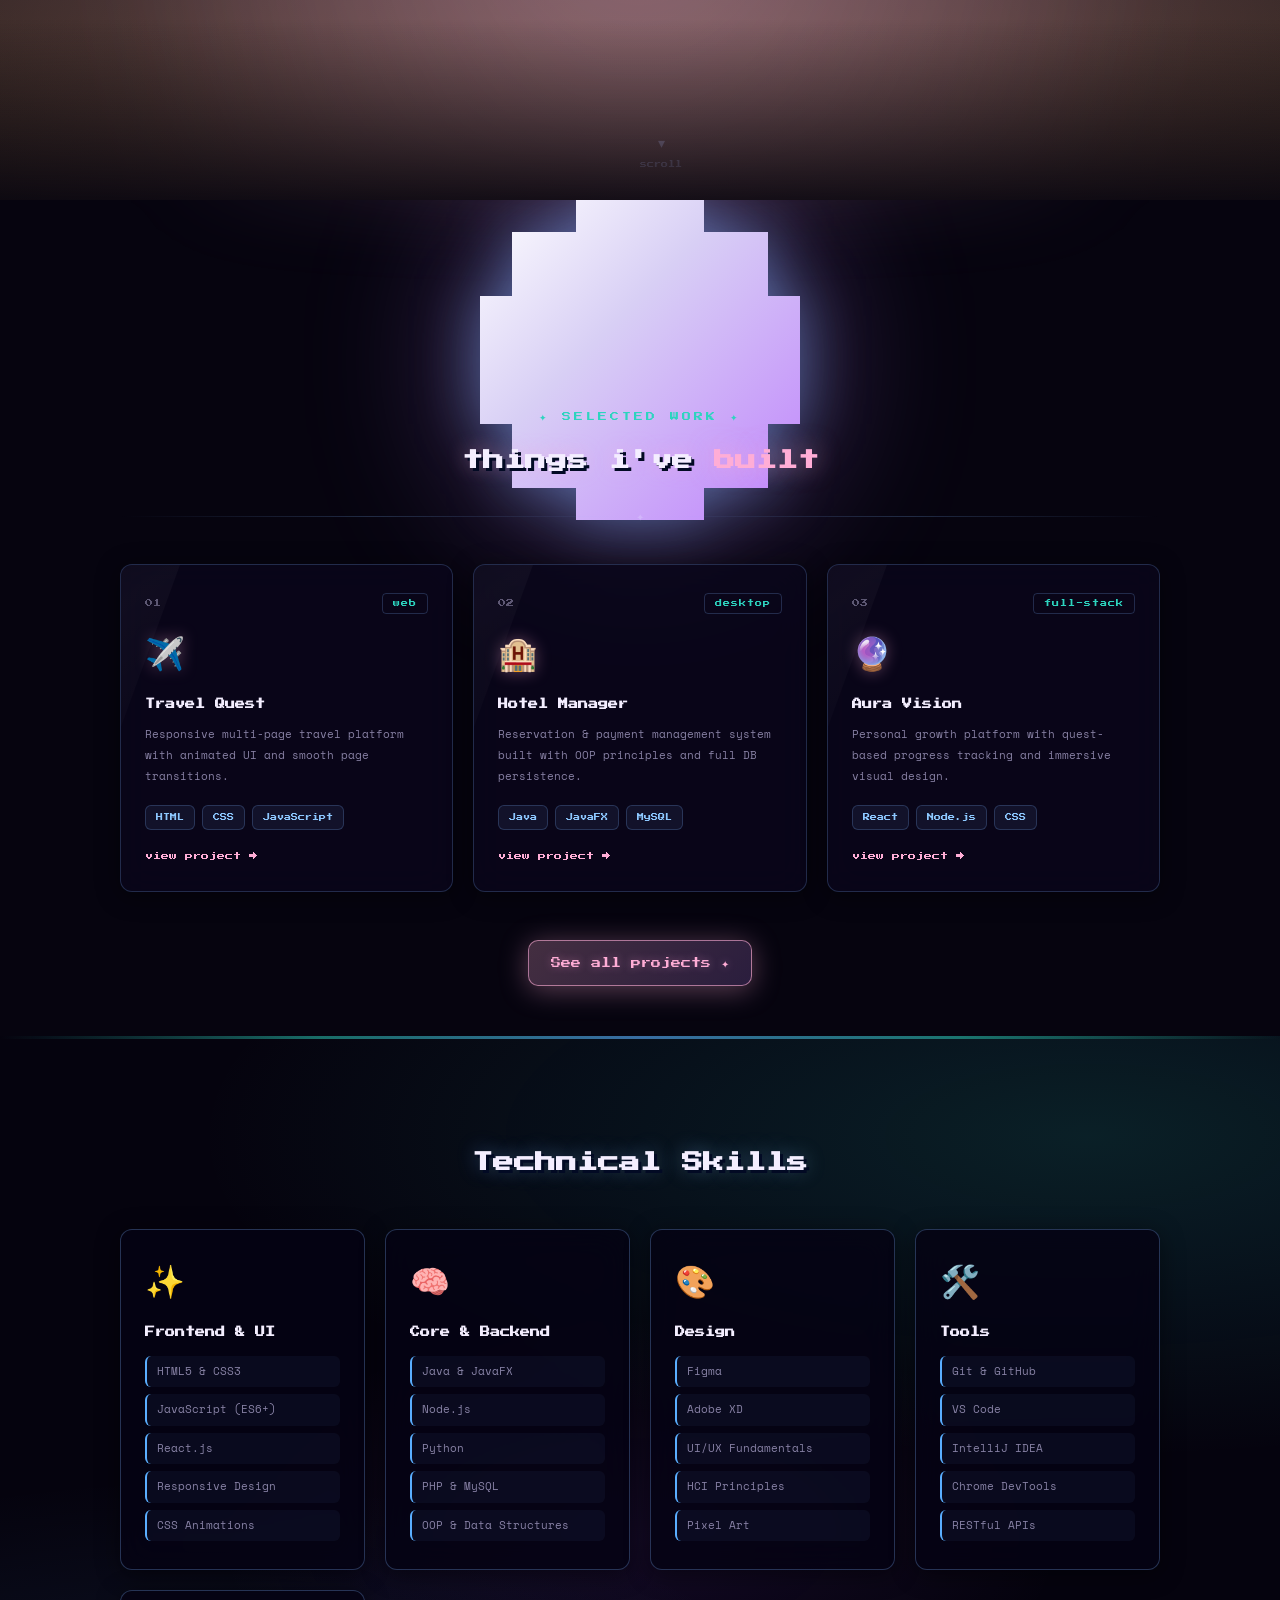
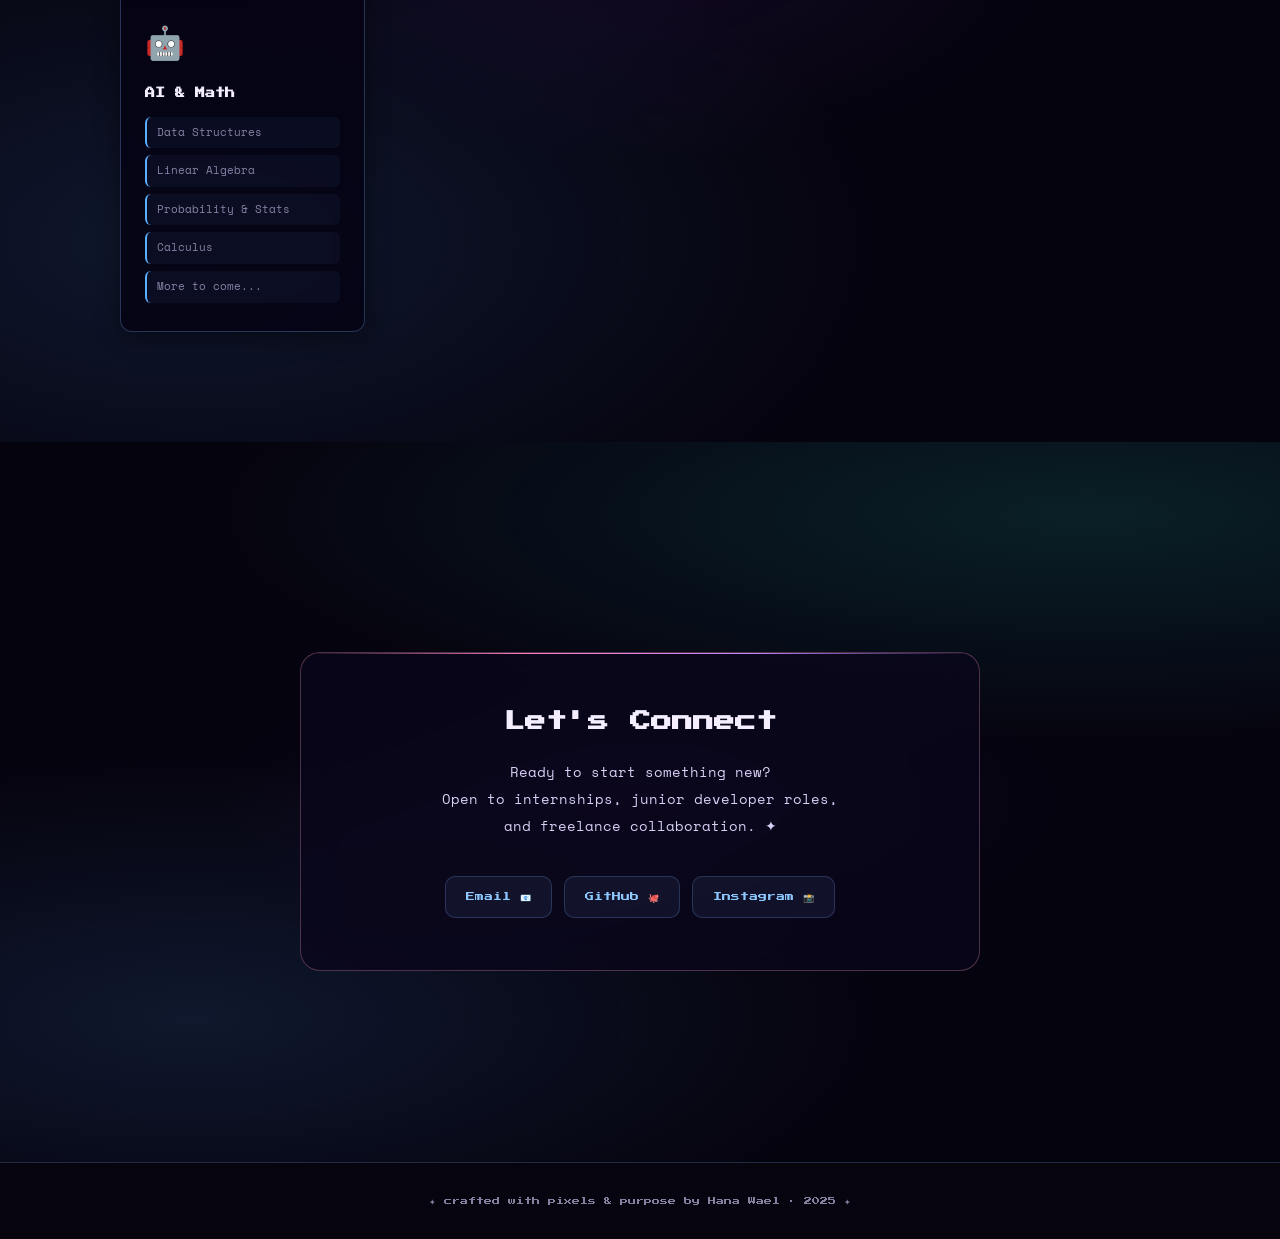
==== commit 515f3235: "portfolio update" ====
--- a/index.html
+++ b/index.html
@@ -114,6 +114,10 @@
   <div class="fp-fade-top" aria-hidden="true"></div>
   <div class="fp-fade-bottom" aria-hidden="true"></div>
 
+  <div class="pixel-moon-wrapper" aria-hidden="true">
+    <div class="pixel-moon"></div>
+  </div>
+
   <div class="fp-section">
 
     <p class="fp-eyebrow">✦ selected work ✦</p>
@@ -174,7 +178,7 @@
           <span class="pill">Node.js</span>
           <span class="pill">CSS</span>
         </div>
-        <a href="websites.html#aura-vision" class="fp-card-link">view project →</a>
+        <a href="websites.html" class="fp-card-link">view project →</a>
       </div>
 
     </div>
--- a/style.css
+++ b/style.css
@@ -3,17 +3,22 @@
    Pixel · Retro · Cyberpunk  ✦  Unified stylesheet
    ===================================================== */
 
-/* ── 1. TOKENS ── */
+/* ══════════════════════════════════════════════════════
+   1. DESIGN TOKENS
+   ══════════════════════════════════════════════════════ */
 :root {
-  --bg:            #06040f;
-  --bg2:           #090619;
-  --surface:       rgba(10, 7, 28, 0.82);
-  --surface2:      rgba(18, 12, 44, 0.90);
+  /* Backgrounds */
+  --bg:       #06040f;
+  --bg2:      #090619;
+  --surface:  rgba(10, 7, 28, 0.82);
+  --surface2: rgba(18, 12, 44, 0.90);
+
+  /* Borders */
   --border:        rgba(127, 179, 255, 0.22);
   --border-pink:   rgba(255, 160, 200, 0.28);
   --border-strong: rgba(127, 179, 255, 0.45);
 
-  /* Core palette */
+  /* Palette */
   --pink:    #ffadd6;
   --pink2:   #ff7ec0;
   --blue:    #8dc8ff;
@@ -22,31 +27,39 @@
   --purple:  #c084fc;
   --purple2: #a855f7;
   --gold:    #fbbf24;
-  --text:    #f4eeff;
-  --text2:   #d8cff5;
-  --muted:   rgba(220, 210, 255, 0.60);
-  --muted2:  rgba(220, 210, 255, 0.38);
-
+
+  /* Text */
+  --text:   #f4eeff;
+  --text2:  #d8cff5;
+  --muted:  rgba(220, 210, 255, 0.60);
+  --muted2: rgba(220, 210, 255, 0.38);
+
+  /* Easing */
   --ease-out:    cubic-bezier(0.16, 1, 0.3, 1);
   --ease-pop:    cubic-bezier(0.34, 1.56, 0.64, 1);
   --ease-snap:   cubic-bezier(0.0, 0.0, 0.2, 1);
   --ease-in-out: cubic-bezier(0.45, 0, 0.55, 1);
 
+  /* Layout */
   --nav-h: 64px;
   --r:     12px;
   --r-lg:  20px;
 }
 
-/* ── 2. RESET ── */
-*, *::before, *::after { 
-  box-sizing: border-box; 
-  margin: 0; 
-  padding: 0; 
-}
-
-html { 
-  scroll-behavior: smooth; 
-  color-scheme: dark; 
+/* ══════════════════════════════════════════════════════
+   2. RESET
+   ══════════════════════════════════════════════════════ */
+*,
+*::before,
+*::after {
+  box-sizing: border-box;
+  margin: 0;
+  padding: 0;
+}
+
+html {
+  scroll-behavior: smooth;
+  color-scheme: dark;
 }
 
 body {
@@ -59,12 +72,15 @@
   line-height: 1.6;
 }
 
-a { color: inherit; text-decoration: none; }
-ul { list-style: none; }
-img { max-width: 100%; }
+a      { color: inherit; text-decoration: none; }
+ul     { list-style: none; }
+img    { max-width: 100%; display: block; }
 button { cursor: pointer; font-family: inherit; border: none; background: none; }
 
-/* ── 3. BACKGROUND LAYERS ── */
+/* ══════════════════════════════════════════════════════
+   3. BACKGROUND & ENVIRONMENT
+   ══════════════════════════════════════════════════════ */
+
 .bg-layer {
   position: fixed;
   inset: 0;
@@ -84,7 +100,7 @@
   background:
     radial-gradient(ellipse 110% 55% at 20% 10%,  rgba(168, 85, 247, 0.28) 0%, transparent 55%),
     radial-gradient(ellipse 80%  50% at 80% 85%,  rgba(45, 212, 191, 0.18) 0%, transparent 52%),
-    radial-gradient(ellipse 60%  40% at 55% 45%,  rgba(127,179,255, 0.10) 0%, transparent 60%),
+    radial-gradient(ellipse 60%  40% at 55% 45%,  rgba(127, 179, 255, 0.10) 0%, transparent 60%),
     rgba(6, 4, 15, 0.58);
 }
 
@@ -102,11 +118,35 @@
   pointer-events: none;
 }
 
-/* ─── Hero + About Wrapper ─── */
+/* Stars container */
+#stars {
+  position: fixed;
+  inset: 0;
+  pointer-events: none;
+  z-index: 0;
+}
+
+.star {
+  position: absolute;
+  width: 2px;
+  height: 2px;
+  border-radius: 50%;
+  image-rendering: pixelated;
+  animation: twinkle var(--twinkle-dur, 3s) var(--twinkle-delay, 0s) infinite ease-in-out;
+}
+
+.star.shooting {
+  width: 2px !important;
+  height: 2px !important;
+  border-radius: 0 !important;
+  animation: shootingStar var(--shoot-dur, 1.4s) var(--twinkle-delay, 0s) infinite linear !important;
+}
+
+/* Hero + About shared background */
 .hero-about-wrapper {
   position: relative;
   z-index: 1;
-  background-color: #0d0820; /* Prevents bg-layer bleed */
+  background-color: #0d0820;
   background-image: url("imgs/hero.png");
   background-size: cover;
   background-position: center bottom;
@@ -131,9 +171,11 @@
 .hero-about-wrapper::after {
   content: "";
   position: absolute;
-  bottom: 0; left: 0; right: 0;
+  bottom: 0;
+  left: 0;
+  right: 0;
   height: 180px;
-  background: linear-gradient(to bottom, rgba(6,4,15,0), rgba(6,4,15,0.88));
+  background: linear-gradient(to bottom, rgba(6, 4, 15, 0), rgba(6, 4, 15, 0.88));
   pointer-events: none;
   z-index: 1;
 }
@@ -143,6 +185,7 @@
   z-index: 1;
 }
 
+/* Aurora glow */
 .aurora {
   position: absolute;
   inset: 0;
@@ -158,8 +201,9 @@
   mix-blend-mode: screen;
 }
 
-/* ── 4. VISUAL EFFECTS & PARTICLES ── */
-
+/* ══════════════════════════════════════════════════════
+   4. PARTICLES & VISUAL EFFECTS
+   ══════════════════════════════════════════════════════ */
 
 .pixel-sun {
   --sun-size: clamp(140px, 40vw, 420px);
@@ -175,7 +219,8 @@
   animation: pixelSunSet 28s linear infinite;
 }
 
-.ember, .hero-particle {
+.ember,
+.hero-particle {
   border-radius: 1px;
   pointer-events: none;
   z-index: 0;
@@ -183,33 +228,24 @@
   opacity: 0;
 }
 
-.ember { animation: emberDrift var(--anim-dur) var(--anim-delay) linear infinite; }
+.ember        { animation: emberDrift var(--anim-dur) var(--anim-delay) linear infinite; }
 .hero-particle { position: absolute; animation: heroParticleDrift var(--anim-dur) var(--anim-delay) linear infinite; }
 
-#stars {
+.cursor-pixel {
+  pointer-events: none;
   position: fixed;
-  inset: 0;
-  pointer-events: none;
-  z-index: 0;
-}
-
-.star {
-  position: absolute;
-  width: 2px;
-  height: 2px;
-  border-radius: 50%;
-  animation: twinkle var(--twinkle-dur, 3s) var(--twinkle-delay, 0s) infinite ease-in-out;
+  width: 4px;
+  height: 4px;
   image-rendering: pixelated;
-}
-
-.star.shooting {
-  width: 2px !important;
-  height: 2px !important;
-  border-radius: 0 !important;
-  animation: shootingStar var(--shoot-dur, 1.4s) var(--twinkle-delay, 0s) infinite linear !important;
-}
-
-/* ── 5. NAVIGATION ── */
+  border-radius: 1px;
+  z-index: 9999;
+  animation: pixelFade 500ms var(--ease-out) forwards;
+}
+
+/* ══════════════════════════════════════════════════════
+   5. NAVIGATION
+   ══════════════════════════════════════════════════════ */
+
 .navbar {
   position: fixed;
   top: 12px;
@@ -232,7 +268,7 @@
 
 .navbar.scrolled {
   border-color: rgba(255, 173, 214, 0.40);
-  box-shadow: 0 8px 40px rgba(0,0,0,0.60), 0 0 0 1px rgba(255, 173, 214, 0.15);
+  box-shadow: 0 8px 40px rgba(0, 0, 0, 0.60), 0 0 0 1px rgba(255, 173, 214, 0.15);
   background: rgba(25, 10, 20, 0.80);
 }
 
@@ -242,26 +278,22 @@
   box-shadow: 0 8px 40px rgba(0, 0, 0, 0.60), 0 0 0 1px rgba(127, 179, 255, 0.08);
 }
 
-.navbar.nav-dark .nav-links a { color: rgba(220, 210, 255, 0.70); }
+.navbar.nav-dark .nav-links a                   { color: rgba(220, 210, 255, 0.70); }
 .navbar.nav-dark .nav-links a:hover,
-.navbar.nav-dark .nav-links a.active {
-  color: #f4eeff;
-  background: rgba(127, 179, 255, 0.11);
-  text-shadow: 0 0 10px rgba(141, 200, 255, 0.60);
-}
+.navbar.nav-dark .nav-links a.active            { color: #f4eeff; background: rgba(127, 179, 255, 0.11); text-shadow: 0 0 10px rgba(141, 200, 255, 0.60); }
 
 .logo {
   font-family: "Press Start 2P", monospace;
   font-size: 14px;
   color: var(--pink);
-  text-shadow: 0 0 16px rgba(255,173,214,0.65), 0 0 32px rgba(255,173,214,0.25);
+  text-shadow: 0 0 16px rgba(255, 173, 214, 0.65), 0 0 32px rgba(255, 173, 214, 0.25);
   letter-spacing: 1px;
   flex-shrink: 0;
   transition: text-shadow 200ms;
 }
 
-.logo:hover { text-shadow: 0 0 20px rgba(255,173,214,0.9), 0 0 40px rgba(255,173,214,0.4); }
-.navbar.nav-dark .logo { text-shadow: 0 0 18px rgba(255, 173, 214, 0.85), 0 0 36px rgba(255, 173, 214, 0.30); }
+.logo:hover              { text-shadow: 0 0 20px rgba(255, 173, 214, 0.9), 0 0 40px rgba(255, 173, 214, 0.4); }
+.navbar.nav-dark .logo   { text-shadow: 0 0 18px rgba(255, 173, 214, 0.85), 0 0 36px rgba(255, 173, 214, 0.30); }
 
 .nav-links {
   display: flex;
@@ -275,9 +307,9 @@
   color: var(--muted);
   padding: 7px 12px;
   border-radius: 8px;
-  transition: color 140ms var(--ease-snap), background 140ms var(--ease-snap), text-shadow 140ms;
   position: relative;
   display: inline-block;
+  transition: color 140ms var(--ease-snap), background 140ms var(--ease-snap), text-shadow 140ms;
 }
 
 .nav-links a::after {
@@ -289,20 +321,16 @@
   height: 1px;
   background: var(--blue);
   transform: scaleX(0);
+  transform-origin: left;
   transition: transform 180ms var(--ease-snap);
-  transform-origin: left;
 }
 
 .nav-links a:hover,
-.nav-links a.active {
-  color: var(--text);
-  background: rgba(255, 173, 214, 0.15);
-  text-shadow: 0 0 10px rgba(255, 173, 214, 0.65);
-}
-
+.nav-links a.active         { color: var(--text); background: rgba(255, 173, 214, 0.15); text-shadow: 0 0 10px rgba(255, 173, 214, 0.65); }
 .nav-links a:hover::after,
-.nav-links a.active::after { transform: scaleX(1); }
-
+.nav-links a.active::after  { transform: scaleX(1); }
+
+/* Hamburger */
 .menu-toggle {
   display: none;
   flex-direction: column;
@@ -311,7 +339,7 @@
   border-radius: 8px;
   transition: background 160ms;
 }
-.menu-toggle:hover { background: rgba(255,173,214,0.10); }
+.menu-toggle:hover { background: rgba(255, 173, 214, 0.10); }
 
 .bar {
   display: block;
@@ -321,10 +349,12 @@
   border-radius: 2px;
   transition: transform 280ms var(--ease-pop), opacity 160ms;
 }
+
 .menu-toggle.is-active .bar:nth-child(1) { transform: translateY(7px) rotate(45deg); }
 .menu-toggle.is-active .bar:nth-child(2) { opacity: 0; }
 .menu-toggle.is-active .bar:nth-child(3) { transform: translateY(-7px) rotate(-45deg); }
 
+/* Back button (sub-pages) */
 .back-nav-btn {
   display: inline-flex;
   align-items: center;
@@ -341,14 +371,18 @@
   margin: calc(var(--nav-h) + 22px) 0 0 max(16px, 3vw);
   transition: color 160ms, border-color 200ms, background 200ms, transform 200ms var(--ease-pop);
 }
+
 .back-nav-btn:hover {
   color: var(--blue);
   border-color: var(--blue2);
-  background: rgba(127,179,255,0.10);
+  background: rgba(127, 179, 255, 0.10);
   transform: translateX(-4px);
 }
 
-/* ── 6. SECTIONS LAYOUT ── */
+/* ══════════════════════════════════════════════════════
+   6. PAGE SECTION LAYOUT
+   ══════════════════════════════════════════════════════ */
+
 #hero, #about, #skills, #projects, #contact {
   overflow: hidden;
   isolation: isolate;
@@ -386,7 +420,6 @@
   flex-direction: column;
   align-items: center;
   justify-content: center;
-  height: auto;
   overflow: visible;
 }
 
@@ -407,14 +440,17 @@
 #skills::after {
   content: "";
   position: absolute;
-  top: 0; left: 0; right: 0;
+  top: 0;
+  left: 0;
+  right: 0;
   height: 3px;
   background: linear-gradient(90deg, transparent, rgba(45, 212, 191, 0.50), rgba(90, 174, 255, 0.60), rgba(45, 212, 191, 0.50), transparent);
   z-index: 2;
   pointer-events: none;
 }
 
-#skills > *, #contact > * { position: relative; z-index: 1; }
+#skills > *,
+#contact > * { position: relative; z-index: 1; }
 
 #projects {
   position: relative;
@@ -425,1311 +461,21 @@
   flex-direction: column;
   align-items: center;
   justify-content: center;
-  height: auto;
   overflow: hidden;
 }
 
-#contact {
-  position: relative;
-  z-index: 1;
-  padding: 110px 6vw 90px;
-  min-height: 80svh;
-  display: flex;
-  align-items: center;
-  justify-content: center;
-}
-
-/* ── 7. COMPONENT STYLES ── */
-.hero-eyebrow {
-  font-family: "Press Start 2P", monospace;
-  font-size: 9px;
-  color: var(--teal);
-  letter-spacing: 3px;
-  text-transform: uppercase;
-  opacity: 0;
-  animation: slideUp 0.6s 0.2s var(--ease-out) forwards;
-}
-
-.hero-content {
-  opacity: 0;
-  animation: slideUp 0.7s 0.35s var(--ease-out) forwards;
-  position: relative;
-  z-index: 3;
-}
-
-.hero-content h1 {
-  font-family: "Press Start 2P", monospace;
-  font-size: clamp(16px, 3.2vw, 34px);
-  line-height: 1.75;
-  color: var(--text);
-  text-shadow: 0 2px 40px rgba(255,173,214,0.18);
-  max-width: 820px;
-  margin: 0 auto 20px;
-}
-
-/* User modification: Fix text to clean, fixed colors and glows from rainbow gradient */
-.hero-content h1 .accent { color: var(--pink); text-shadow: 0 0 24px rgba(255,173,214,0.55); }
-.hero-content h1 .accent2 { color: var(--blue2); text-shadow: 0 0 24px rgba(90,174,255,0.50); }
-
-.hero-sub {
-  font-family: "Space Mono", monospace;
-  font-size: clamp(11px, 1.5vw, 13px);
-  color: var(--text2);
-  max-width: 560px;
-  margin: 0 auto;
-  line-height: 2.1;
-  opacity: 0.85;
-}
-
-.hero-sub .cursor {
-  display: inline-block;
-  width: 8px;
-  height: 14px;
-  background: var(--pink);
-  margin-left: 3px;
-  vertical-align: middle;
-  animation: blink 1s step-end infinite;
-}
-
-#hero-buttons-container {
-  display: flex;
-  flex-wrap: wrap;
-  gap: 12px;
-  justify-content: center;
-  align-items: center;
-  opacity: 0;
-  animation: slideUp 0.7s 0.55s var(--ease-out) forwards;
-}
-
-.hero-nav-btn {
-  font-family: "Press Start 2P", monospace;
-  font-size: 10px;
-  padding: 14px 22px;
-  border-radius: 10px;
-  transition: transform 220ms var(--ease-pop), box-shadow 220ms var(--ease-out), border-color 180ms;
-  position: relative;
-  overflow: hidden;
-  display: inline-flex;
-  align-items: center;
-  gap: 8px;
-}
-
-.hero-nav-btn::before {
+#projects::before {
   content: "";
   position: absolute;
-  inset: 0;
-  background: linear-gradient(90deg, transparent, rgba(255,255,255,0.08), transparent);
-  transform: translateX(-100%) skewX(-20deg);
-  transition: transform 500ms var(--ease-out);
-}
-.hero-nav-btn:hover::before { transform: translateX(200%) skewX(-20deg); }
-.hero-nav-btn:hover { transform: translateY(-3px); }
-.hero-nav-btn:active { transform: translateY(1px) scale(0.97); transition-duration: 80ms; }
-
-.hero-primary-btn {
-   background: linear-gradient(135deg, rgba(255,173,214,0.25), rgba(192,132,252,0.20));
-  border: 1px solid rgba(255,173,214,0.60);
-  color: var(--pink);
-  box-shadow: 0 4px 28px rgba(255,173,214,0.35);
-  text-shadow: 0 0 8px rgba(255,173,214,0.4);
-}
-.hero-primary-btn:hover {
-  border-color: var(--pink);
-  box-shadow: 0 8px 36px rgba(255,173,214,0.50), 0 0 0 1px rgba(255,173,214,0.25);
-}
-
-.hero-secondary-buttons { display: flex; gap: 10px; align-items: center; }
-
-.btn-small {
-  font-size: 9px;
-  padding: 12px 16px;
-  background: rgba(127,179,255,0.08);
-  border: 1px solid var(--border);
-  color: var(--blue);
-  border-radius: 10px;
-}
-.btn-small:hover { border-color: var(--blue2); background: rgba(127,179,255,0.14); box-shadow: 0 6px 22px rgba(127,179,255,0.22); }
-.github-btn { width: 44px; height: 44px; padding: 0; justify-content: center; }
-.pixel-icon { width: 22px; height: 22px; filter: invert(1); }
-
-.status-badge {
-  display: inline-flex;
-  align-items: center;
-  gap: 8px;
-  font-family: "Space Mono", monospace;
-  font-size: 10px;
-  color: var(--teal);
-  background: rgba(45,212,191,0.09);
-  border: 1px solid rgba(45,212,191,0.28);
-  padding: 7px 16px;
-  border-radius: 99px;
-  opacity: 0;
-  animation: slideUp 0.6s 0.7s var(--ease-out) forwards;
-}
-
-.status-dot {
-  width: 7px;
-  height: 7px;
-  border-radius: 50%;
-  background: var(--teal);
-  box-shadow: 0 0 8px var(--teal);
-  animation: pulse 2s ease-in-out infinite;
-}
-
-/* Glass Boxes (About, Contact, Cards) */
-.about-glass-box, .contact-box {
-  background: var(--surface);
-  border-radius: var(--r-lg);
-  padding: 52px 56px;
-  width: 100%;
-  backdrop-filter: blur(22px);
-  position: relative;
-  overflow: hidden;
-}
-
-.about-glass-box { max-width: 860px; border: 1px solid var(--border); }
-.contact-box { max-width: 680px; text-align: center; border: 1px solid var(--border-pink); }
-
-.about-glass-box::before {
-  content: "";
-  position: absolute;
-  top: -1px; left: -1px; right: -1px;
-  height: 4px;
-  background: linear-gradient(90deg, var(--pink) 0%, var(--pink) 16.66%, var(--purple) 16.66%, var(--purple) 33.33%, var(--blue2) 33.33%, var(--blue2) 50%, var(--teal) 50%, var(--teal) 66.66%, var(--gold) 66.66%, var(--gold) 83.33%, var(--pink2) 83.33%, var(--pink2) 100%);
-  background-size: 42px 100%;
-  animation: ribbonScroll 4s linear infinite;
-  border-radius: var(--r-lg) var(--r-lg) 0 0;
-}
-
-.contact-box::before {
-  content: "";
-  position: absolute;
-  top: -1px; left: -1px; right: -1px;
-  height: 2px;
-  background: linear-gradient(90deg, transparent, var(--pink2), var(--purple), transparent);
-}
-
-.about-glass-box::after {
-  content: "";
-  position: absolute;
-  top: -60px; right: -60px;
-  width: 220px; height: 220px;
-  background: radial-gradient(circle, rgba(192,132,252,0.10) 0%, transparent 70%);
-  pointer-events: none;
-  border-radius: 50%;
-}
-
-.about-glass-box h1, .contact-box h1 {
-  font-family: "Press Start 2P", monospace;
-  font-size: clamp(15px, 2.2vw, 21px);
-  color: var(--text);
-  margin-bottom: 32px;
-}
-.contact-box h1 { margin-bottom: 20px; }
-
-.about-text-blocks { display: flex; flex-direction: column; gap: 18px; }
-.readable-text, .contact-box p {
-  font-family: "Space Mono", monospace;
-  color: var(--text2);
-  font-size: clamp(12px, 1.4vw, 13.5px);
-  line-height: 2;
-}
-.contact-box p { margin-bottom: 36px; }
-.highlight-text { color: var(--blue); font-weight: 700; }
-
-.skills h1, .projects-heading {
-  font-family: "Press Start 2P", monospace;
-  font-size: clamp(15px, 2.2vw, 21px);
-  text-align: center;
-  color: var(--text);
-}
-.skills h1 {
-  margin-bottom: 50px;
-  text-shadow: 3px 3px 0px #020a24, 0 0 20px rgba(127,179,255,0.4);
-}
-.projects-heading { margin-bottom: 14px; }
-.projects-sub {
-  font-family: "Space Mono", monospace;
-  font-size: 11px;
-  color: var(--muted);
-  text-align: center;
-  margin-bottom: 52px;
-}
-/* ── Featured Projects ── */
-#featured-projects {
-  position: relative;
-  z-index: 1;
-  padding: 110px 6vw;
-  display: flex;
-  flex-direction: column;
-  align-items: center;
-  justify-content: center;
-  isolation: isolate;
-  overflow: hidden;
-}
-
-#featured-projects > * {
-  position: relative;
-  z-index: 2;
-}
-
-.fp-bg {
-  position: absolute;
-  inset: 0;
-  background-image: url('imgs/hero.png');
-  background-size: cover;
-  background-position: center;
-  background-repeat: no-repeat;
-  image-rendering: pixelated;
-  z-index: 0;
-}
-
-.fp-bg::after {
-  content: "";
-  position: absolute;
-  inset: 0;
-  background: rgba(6, 4, 15, 0.30);
-}
-
-.fp-fade-top {
-  position: absolute;
-left: 0; right: 0;
- 
-  background: linear-gradient(to bottom, var(--bg), transparent);
+  bottom: 0;
+  left: 0;
+  right: 0;
+  height: 45vh;
+  background: linear-gradient(to top, var(--bg) 0%, rgba(10, 7, 28, 0.95) 25%, rgba(192, 132, 252, 0.20) 65%, transparent 100%);
   z-index: 1;
   pointer-events: none;
 }
 
-.fp-fade-bottom {
-  position: absolute;
-  bottom: 0; left: 0; right: 0;
-  height: 80px;
-  background: linear-gradient(to top, var(--bg), transparent);
-  z-index: 1;
-  pointer-events: none;
-}
-
-.fp-section {
-  width: 100%;
-  max-width: 1040px;
-}
-
-.fp-eyebrow {
-  font-family: "Press Start 2P", monospace;
-  font-size: 9px;
-  color: var(--teal);
-  letter-spacing: 3px;
-  text-transform: uppercase;
-  text-align: center;
-  display: block;
-  margin-bottom: 18px;
-}
-
-.fp-title {
-  font-family: "Press Start 2P", monospace;
-  font-size: clamp(15px, 2.2vw, 21px);
-  color: var(--text);
-  text-align: center;
-  margin-bottom: 28px;
-  text-shadow: 3px 3px 0px #020a24, 0 0 20px rgba(255, 173, 214, 0.4);
-  line-height: 1.8;
-}
-
-.fp-title span {
-  color: var(--pink);
-  text-shadow: 0 0 24px rgba(255, 173, 214, 0.55);
-}
-
-.fp-divider {
-  display: flex;
-  align-items: center;
-  gap: 12px;
-  margin-bottom: 40px;
-  font-family: "Press Start 2P", monospace;
-  font-size: 10px;
-  color: var(--muted2);
-}
-
-.fp-divider-line {
-  flex: 1;
-  height: 1px;
-  background: linear-gradient(90deg, transparent, var(--border), transparent);
-}
-
-.fp-grid {
-  display: grid;
-  grid-template-columns: repeat(auto-fit, minmax(260px, 1fr));
-  gap: 20px;
-  margin-bottom: 48px;
-}
-
-.fp-card {
-  background: var(--surface);
-  border: 1px solid var(--border);
-  border-radius: var(--r);
-  padding: 28px 24px;
-  backdrop-filter: blur(16px);
-  -webkit-backdrop-filter: blur(16px);
-  position: relative;
-  overflow: hidden;
-  display: flex;
-  flex-direction: column;
-  cursor: pointer;
-  transition: transform 260ms var(--ease-pop), border-color 200ms, box-shadow 200ms, background 200ms;
-  box-shadow: 0 4px 24px rgba(0, 0, 0, 0.45);
-}
-
-.fp-card::before {
-  content: "";
-  position: absolute;
-  top: 0; left: 0; right: 0;
-  height: 3px;
-  background: linear-gradient(
-    90deg,
-    var(--blue2) 0%, var(--blue2) 33.33%,
-    var(--purple2) 33.33%, var(--purple2) 66.66%,
-    var(--pink2) 66.66%, var(--pink2) 100%
-  );
-  background-size: 24px 100%;
-  opacity: 0;
-  transition: opacity 200ms;
-}
-
-.fp-card:hover::before {
-  opacity: 1;
-  animation: ribbonScroll 4s linear infinite;
-}
-
-.fp-card::after {
-  content: "";
-  position: absolute;
-  inset: 0;
-  background: linear-gradient(
-    135deg,
-    transparent 0%,
-    rgba(255, 255, 255, 0.03) 50%,
-    transparent 100%
-  );
-  transform: translateX(-100%) skewX(-20deg);
-  transition: transform 600ms var(--ease-out);
-  pointer-events: none;
-}
-
-.fp-card:hover::after {
-  transform: translateX(200%) skewX(-20deg);
-}
-
-.fp-card:hover {
-  transform: translateY(-8px);
-  background: var(--surface2);
-}
-
-.fp-card:nth-child(1):hover {
-  border-color: rgba(90, 174, 255, 0.7);
-  box-shadow: 0 14px 44px rgba(90, 174, 255, 0.25);
-}
-
-.fp-card:nth-child(2):hover {
-  border-color: rgba(45, 212, 191, 0.7);
-  box-shadow: 0 14px 44px rgba(45, 212, 191, 0.25);
-}
-
-.fp-card:nth-child(3):hover {
-  border-color: rgba(255, 126, 192, 0.7);
-  box-shadow: 0 14px 44px rgba(255, 126, 192, 0.25);
-}
-
-.fp-card-top {
-  display: flex;
-  justify-content: space-between;
-  align-items: center;
-  margin-bottom: 16px;
-}
-
-.fp-number {
-  font-family: "Press Start 2P", monospace;
-  font-size: 8px;
-  color: var(--muted2);
-}
-
-.fp-status {
-  font-family: "Press Start 2P", monospace;
-  font-size: 7px;
-  padding: 4px 10px;
-  border: 1px solid var(--border);
-  color: var(--teal);
-  border-radius: 4px;
-  letter-spacing: 1px;
-  transition: border-color 200ms, color 200ms, background 200ms;
-}
-
-.fp-card:hover .fp-status {
-  border-color: var(--teal);
-  background: rgba(45, 212, 191, 0.08);
-}
-
-.fp-card-icon {
-  font-size: 32px;
-  display: block;
-  margin-bottom: 14px;
-  filter: drop-shadow(0 0 8px rgba(255, 173, 214, 0.35));
-  transition: transform 300ms var(--ease-pop), filter 300ms;
-}
-
-.fp-card:hover .fp-card-icon {
-  transform: scale(1.2) rotate(-5deg);
-  filter: drop-shadow(0 0 16px rgba(255, 173, 214, 0.7));
-}
-
-.fp-card-title {
-  font-family: "Press Start 2P", monospace;
-  font-size: 10px;
-  color: var(--text);
-  margin-bottom: 12px;
-  line-height: 1.65;
-  transition: color 200ms;
-}
-
-.fp-card:nth-child(1):hover .fp-card-title { color: var(--blue); }
-.fp-card:nth-child(2):hover .fp-card-title { color: var(--teal); }
-.fp-card:nth-child(3):hover .fp-card-title { color: var(--pink); }
-
-.fp-card-desc {
-  font-family: "Space Mono", monospace;
-  font-size: 11px;
-  color: var(--muted);
-  line-height: 1.9;
-  margin-bottom: 18px;
-  flex: 1;
-  transition: color 200ms;
-}
-
-.fp-card:hover .fp-card-desc { color: var(--text2); }
-
-.fp-tags {
-  display: flex;
-  flex-wrap: wrap;
-  gap: 7px;
-  margin-bottom: 20px;
-}
-
-.fp-tags .pill {
-  transition: background 150ms, border-color 150ms, color 150ms, transform 150ms var(--ease-pop);
-}
-
-.fp-card:hover .fp-tags .pill:nth-child(1) { transition-delay: 0ms;  transform: translateY(-2px); }
-.fp-card:hover .fp-tags .pill:nth-child(2) { transition-delay: 40ms; transform: translateY(-2px); }
-.fp-card:hover .fp-tags .pill:nth-child(3) { transition-delay: 80ms; transform: translateY(-2px); }
-.fp-card:hover .fp-tags .pill {
-  background: rgba(127, 179, 255, 0.16);
-  border-color: var(--blue2);
-}
-
-.fp-card-link {
-  font-family: "Press Start 2P", monospace;
-  font-size: 8px;
-  color: var(--pink);
-  text-decoration: none;
-  align-self: flex-start;
-  display: inline-flex;
-  align-items: center;
-  gap: 6px;
-  transition: color 160ms, gap 200ms;
-}
-
-.fp-card-link::after { display: none; }
-
-.fp-card:hover .fp-card-link {
-  color: var(--pink2);
-  gap: 12px;
-}
-
-.fp-footer {
-  text-align: center;
-}
-
-.fp-footer .hero-nav-btn {
-  background: linear-gradient(135deg, rgba(255, 173, 214, 0.25), rgba(192, 132, 252, 0.20));
-  border: 1px solid rgba(255, 173, 214, 0.60);
-  color: var(--pink);
-  box-shadow: 0 4px 28px rgba(255, 173, 214, 0.35);
-  text-shadow: 0 0 8px rgba(255, 173, 214, 0.4);
-  animation: primaryBtnPulse 2.5s ease-in-out infinite alternate;
-}
-
-.fp-footer .hero-nav-btn:hover {
-  border-color: var(--pink);
-  box-shadow: 0 8px 36px rgba(255, 173, 214, 0.55), 0 0 0 2px rgba(255, 173, 214, 0.25);
-}
-
-@media (max-width: 768px) {
-  #featured-projects { padding: 80px 6vw; }
-  .fp-grid { grid-template-columns: 1fr; }
-  .fp-title { font-size: clamp(13px, 4vw, 18px); }
-}
-
-.skill-glass-card {
-  background: rgba(5, 3, 20, 0.84);
-  border: 1px solid rgba(127,179,255,0.28);
-  border-radius: var(--r);
-  padding: 28px 24px;
-  backdrop-filter: blur(16px);
-  transition: transform 260ms var(--ease-pop), border-color 200ms, box-shadow 200ms;
-  opacity: 0;
-  transform: translateY(24px);
-  box-shadow: 0 4px 24px rgba(0,0,0,0.45);
-}
-
-.skill-glass-card.in-view {
-  opacity: 1;
-  transform: translateY(0);
-  transition: opacity 520ms var(--ease-out), transform 520ms var(--ease-pop), border-color 200ms, box-shadow 200ms;
-}
-
-.skill-glass-card:hover {
-  transform: translateY(-8px);
-  border-color: rgba(127,179,255,0.7);
-  box-shadow: 0 14px 44px rgba(127,179,255,0.20), 0 0 0 1px rgba(127,179,255,0.10);
-}
-
-.skill-icon, .card-icon { font-size: 32px; display: block; }
-.skill-icon { margin-bottom: 14px; }
-.card-icon { margin-bottom: 12px; }
-
-.skill-title {
-  font-family: "Press Start 2P", monospace;
-  font-size: 10px;
-  color: var(--text);
-  margin-bottom: 16px;
-}
-
-.skills-list { display: flex; flex-direction: column; gap: 7px; }
-.skills-list li {
-  font-family: "Space Mono", monospace;
-  font-size: 11px;
-  color: var(--muted);
-  padding: 7px 10px;
-  background: rgba(127,179,255,0.05);
-  border-radius: 6px;
-  border-left: 2px solid var(--blue2);
-  transition: color 150ms, border-color 150ms, background 150ms;
-}
-.skill-glass-card:hover .skills-list li { color: var(--text2); }
-
-.category-grid-container {
-  display: grid;
-  grid-template-columns: repeat(2, 1fr);
-  gap: 20px;
-  width: 100%;
-  max-width: 760px;
-}
-
-.category-card {
-  background: var(--surface);
-  border: 1px solid var(--border);
-  border-radius: var(--r-lg);
-  padding: 36px 28px;
-  display: flex;
-  flex-direction: column;
-  align-items: flex-start;
-  gap: 10px;
-  transition: transform 260ms var(--ease-pop), border-color 200ms, box-shadow 200ms, background 200ms;
-  opacity: 0;
-  transform: translateY(20px) scale(0.97);
-  position: relative;
-  overflow: hidden;
-}
-
-.category-card::after {
-  content: "→";
-  position: absolute;
-  bottom: 20px; right: 22px;
-  font-size: 18px; color: var(--muted2);
-  transition: color 200ms, transform 200ms var(--ease-pop);
-}
-.category-card:hover::after { color: var(--blue); transform: translateX(5px); }
-
-.category-card.in-view {
-  opacity: 1; transform: translateY(0) scale(1);
-  transition: opacity 480ms var(--ease-out), transform 480ms var(--ease-pop), border-color 200ms, box-shadow 200ms, background 200ms;
-}
-
-.category-card:hover {
-  transform: translateY(-8px) scale(1.01);
-  border-color: var(--border-strong);
-  box-shadow: 0 18px 52px rgba(0,0,0,0.45), 0 0 0 1px rgba(127,179,255,0.10);
-  background: var(--surface2);
-}
-
-.category-card .card-title { font-family: "Press Start 2P", monospace; font-size: 10px; color: var(--text); line-height: 1.6; }
-.category-card .card-desc { font-family: "Space Mono", monospace; font-size: 10px; color: var(--muted); line-height: 1.6; }
-
-.category-card:nth-child(1) { --card-color: var(--gold); }
-.category-card:nth-child(2) { --card-color: var(--purple); }
-.category-card:nth-child(3) { --card-color: var(--teal); }
-.category-card:nth-child(4) { --card-color: var(--pink); }
-
-.category-card::before {
-  content: ""; position: absolute; top: 0; left: 0; right: 0; height: 2px;
-  background: var(--card-color, var(--blue)); opacity: 0.55; transition: opacity 200ms;
-}
-.category-card:hover::before { opacity: 1; }
-
-.contact-links { display: flex; flex-wrap: wrap; gap: 12px; justify-content: center; }
-.contact-btn {
-  font-family: "Press Start 2P", monospace;
-  font-size: 9px;
-  padding: 13px 20px;
-  border-radius: 10px;
-  border: 1px solid var(--border);
-  background: rgba(127,179,255,0.07);
-  color: var(--blue);
-  transition: transform 220ms var(--ease-pop), border-color 180ms, box-shadow 200ms, background 180ms;
-}
-.contact-btn:hover {
-  transform: translateY(-3px); border-color: var(--blue2); background: rgba(127,179,255,0.14); box-shadow: 0 6px 22px rgba(127,179,255,0.22);
-}
-
-/* ── 8. SUB-PAGES & PROJECTS CARDS ── */
-body.algorithms-page { background: var(--bg); }
-.page { position: relative; z-index: 1; padding: 24px max(16px, 4vw) 80px; }
-.page-header { max-width: 860px; margin: 28px auto 48px; text-align: center; }
-.page-header h1 { font-family: "Press Start 2P", monospace; font-size: clamp(15px, 2.5vw, 24px); line-height: 1.65; color: var(--text); margin-bottom: 16px; }
-.page-header h1 span { color: var(--blue); }
-
-.subtitle { font-family: "Space Mono", monospace; font-size: 12px; color: var(--muted); line-height: 2; max-width: 640px; margin: 0 auto 28px; }
-
-.pixel-divider { display: flex; align-items: center; gap: 6px; justify-content: center; margin-top: 8px; }
-.pixel-divider .line { flex: 1; max-width: 60px; height: 1px; background: var(--border); }
-.pixel-divider .dot { width: 5px; height: 5px; border-radius: 1px; background: var(--blue2); opacity: 0.7; }
-
-.section-label {
-  font-family: "Press Start 2P", monospace; font-size: 9px; color: var(--teal); letter-spacing: 3px; text-transform: uppercase;
-  margin: 0 auto 24px; display: block; max-width: 1100px; width: 100%; padding: 0 max(0px, calc((100% - 1100px) / 2));
-}
-
-.projects-grid { display: grid; grid-template-columns: 1fr; gap: 28px; max-width: 1100px; margin: 0 auto; width: 100%; }
-
-.project-card {
-  background: var(--surface); border: 1px solid var(--border); border-radius: var(--r-lg); padding: 32px;
-  transition: transform 260ms var(--ease-pop), border-color 200ms, box-shadow 200ms; position: relative; overflow: hidden;
-}
-
-.project-card::before {
-  content: ""; position: absolute; top: 0; left: 0; right: 0; height: 3px;
-  background: linear-gradient(90deg, var(--blue2) 0%, var(--blue2) 33.33%, var(--purple2) 33.33%, var(--purple2) 66.66%, var(--pink2) 66.66%, var(--pink2) 100%);
-  background-size: 24px 100%; opacity: 0.55; transition: opacity 200ms;
-}
-
-.project-card:hover { transform: translateY(-6px); border-color: rgba(127,179,255,0.50); box-shadow: 0 16px 48px rgba(0,0,0,0.40), 0 0 0 1px rgba(127,179,255,0.08); }
-.project-card:hover::before { opacity: 1; animation: ribbonScroll 4s linear infinite; }
-
-.project-card.featured { display: grid; grid-template-columns: 1fr 1fr; gap: 40px; align-items: start; }
-
-.card-tag { font-family: "Press Start 2P", monospace; font-size: 8px; color: var(--teal); letter-spacing: 2px; text-transform: uppercase; display: block; margin-bottom: 12px; }
-.card-title { font-family: "Press Start 2P", monospace; font-size: clamp(11px, 1.4vw, 13px); color: var(--text); line-height: 1.65; margin-bottom: 14px; }
-.card-desc { font-family: "Space Mono", monospace; font-size: 12px; color: var(--muted); line-height: 1.9; margin-bottom: 18px; }
-
-.card-highlights { display: flex; flex-direction: column; gap: 9px; margin-bottom: 20px; }
-.card-highlights li { font-family: "Space Mono", monospace; font-size: 11px; color: var(--text2); padding-left: 18px; position: relative; line-height: 1.65; }
-.card-highlights li::before { content: "▸"; position: absolute; left: 0; color: var(--blue2); font-size: 12px; }
-
-.tech-pills { display: flex; flex-wrap: wrap; gap: 7px; margin-bottom: 22px; }
-.pill { font-family: "Press Start 2P", monospace; font-size: 7px; padding: 6px 10px; border-radius: 6px; background: rgba(127,179,255,0.08); border: 1px solid rgba(127,179,255,0.22); color: var(--blue); transition: background 150ms, border-color 150ms, color 150ms; }
-.pill:hover { background: rgba(127,179,255,0.16); border-color: var(--blue2); color: var(--text); }
-
-.card-btn { display: inline-flex; align-items: center; gap: 6px; font-family: "Press Start 2P", monospace; font-size: 8px; padding: 11px 18px; border-radius: 9px; transition: transform 200ms var(--ease-pop), box-shadow 200ms, border-color 180ms, background 180ms; }
-.card-btn.primary { background: rgba(255,173,214,0.10); border: 1px solid var(--border-pink); color: var(--pink); }
-.card-btn.primary:hover { transform: translateY(-2px); border-color: var(--pink2); box-shadow: 0 6px 22px rgba(255,173,214,0.25); background: rgba(255,173,214,0.16); }
-
-.card-right { display: flex; flex-direction: column; gap: 20px; justify-content: center; }
-.card-right-title { font-family: "Press Start 2P", monospace; font-size: 8px; color: var(--teal); letter-spacing: 2px; margin-bottom: 4px; }
-.concept-row { display: flex; gap: 14px; align-items: flex-start; }
-.concept-icon { font-size: 20px; flex-shrink: 0; margin-top: 2px; }
-.concept-text { font-family: "Space Mono", monospace; font-size: 11px; color: var(--muted); line-height: 1.75; }
-.concept-text strong { display: block; color: var(--text2); font-size: 10px; margin-bottom: 3px; }
-
-.project-card.coming-soon { display: flex; flex-direction: column; align-items: center; justify-content: center; min-height: 160px; gap: 12px; border-style: dashed; border-color: rgba(127,179,255,0.15); background: rgba(10, 7, 28, 0.45); }
-.cs-icon { font-size: 32px; opacity: 0.35; }
-.cs-text { font-family: "Press Start 2P", monospace; font-size: 9px; color: var(--muted); text-align: center; line-height: 2; opacity: 0.5; }
-
-/* ── 9. ANIMATIONS & REVEALS ── */
-.reveal { opacity: 0; transform: translateY(22px); transition: opacity 520ms var(--ease-out), transform 520ms var(--ease-out); }
-.reveal.visible { opacity: 1; transform: translateY(0); }
-
-#about .about-text-blocks .readable-text { opacity: 0; transform: translateY(18px); transition: opacity 480ms var(--ease-out), transform 480ms var(--ease-out); }
-#about .about-text-blocks .readable-text.in-view { opacity: 1; transform: none; }
-#about .about-text-blocks .readable-text:nth-child(1) { transition-delay: 0ms; }
-#about .about-text-blocks .readable-text:nth-child(2) { transition-delay: 80ms; }
-#about .about-text-blocks .readable-text:nth-child(3) { transition-delay: 160ms; }
-#about .about-text-blocks .readable-text:nth-child(4) { transition-delay: 240ms; }
-
-.skill-glass-card:nth-child(1), .category-card:nth-child(1) { transition-delay: 0ms; }
-.skill-glass-card:nth-child(2), .category-card:nth-child(2) { transition-delay: 80ms; }
-.skill-glass-card:nth-child(3), .category-card:nth-child(3) { transition-delay: 160ms; }
-.skill-glass-card:nth-child(4), .category-card:nth-child(4) { transition-delay: 240ms; }
-
-@keyframes slideUp { from { opacity: 0; transform: translateY(20px); } to { opacity: 1; transform: translateY(0); } }
-@keyframes blink { 50% { opacity: 0; } }
-@keyframes pulse { 0%, 100% { box-shadow: 0 0 6px var(--teal); } 50% { box-shadow: 0 0 16px var(--teal), 0 0 28px rgba(45,212,191,0.45); } }
-@keyframes twinkle { 0%, 100% { opacity: var(--star-min, 0.12); transform: scale(1); } 50% { opacity: 1; transform: scale(1.5); } }
-@keyframes shootingStar { 0% { opacity: 0; transform: translateX(0) translateY(0) scaleX(1); } 5% { opacity: 1; } 85% { opacity: 0.8; } 100% { opacity: 0; transform: translateX(var(--shoot-x, 120px)) translateY(var(--shoot-y, 50px)) scaleX(1); } }
-@keyframes pixelFade { from { opacity: 0.7; transform: scale(1); } to { opacity: 0; transform: scale(0.3); } }
-@keyframes pixelSunSet { 0% { transform: translateY(-5vh); opacity: 0; } 10% { opacity: 1; } 60% { opacity: 0.8; } 100% { transform: translateY(80vh); opacity: 0; } }
-@keyframes auroraBreathe { 0% { transform: scale(1) translateY(0); opacity: 0.5; } 50% { transform: scale(1.05) translateY(-30px); opacity: 0.9; } 100% { transform: scale(1) translateY(15px); opacity: 0.5; } }
-@keyframes portalBreathe { 0% { transform: translateX(-50%) scale(1) translateY(0); opacity: 0.15; } 50% { transform: translateX(-50%) scale(1.05) translateY(-20px); opacity: 0.35; } 100% { transform: translateX(-50%) scale(1) translateY(10px); opacity: 0.15; } }
-@keyframes ribbonScroll { from { background-position: 0 0; } to { background-position: 168px 0; } }
-@keyframes heroParticleDrift { 0% { transform: translate(0, 0); opacity: 0; } 20% { opacity: var(--max-op, 0.8); } 80% { opacity: var(--max-op, 0.8); } 100% { transform: translate(var(--drift-x), var(--drift-y)); opacity: 0; } }
-@keyframes emberDrift { 0% { transform: translate(0, 0); opacity: 0; } 15% { opacity: var(--max-op, 0.7); } 85% { opacity: var(--max-op, 0.7); } 100% { transform: translate(var(--drift-x), var(--drift-y)); opacity: 0; } }
-@keyframes scrollBounce { 0%, 100% { opacity: 0.4; transform: translateX(-50%) translateY(0); } 50% { opacity: 0.9; transform: translateX(-50%) translateY(7px); } }
-
-
-
-/* Hover lift effect on skill card icons — same as fp-card-icon */
-.skill-icon {
-  display: block;
-  transition: transform 300ms cubic-bezier(0.34, 1.56, 0.64, 1), filter 300ms;
-  cursor: default;
-}
-
-.skill-glass-card:hover .skill-icon {
-  transform: translateY(-6px) scale(1.15);
-  filter: drop-shadow(0 8px 16px rgba(255, 173, 214, 0.5));
-}
-
-/* Stagger each card's icon so they don't all move in sync */
-.skill-glass-card:nth-child(1) .skill-icon { animation-delay: 0s; }
-.skill-glass-card:nth-child(2) .skill-icon { animation-delay: 0.5s; }
-.skill-glass-card:nth-child(3) .skill-icon { animation-delay: 1s; }
-.skill-glass-card:nth-child(4) .skill-icon { animation-delay: 1.5s; }
-.skill-glass-card:nth-child(5) .skill-icon { animation-delay: 2s; }
-.scroll-indicator {
-  position: absolute; bottom: 30px; left: 50%; transform: translateX(-50%); display: flex; flex-direction: column; align-items: center; gap: 6px;
-  font-family: "Press Start 2P", monospace; font-size: 7px; color: var(--muted); animation: scrollBounce 2.5s ease-in-out infinite; opacity: 0; animation-delay: 1.5s; animation-fill-mode: forwards;
-}
-.scroll-arrow { font-size: 14px; }
-
-.cursor-pixel { pointer-events: none; position: fixed; width: 4px; height: 4px; image-rendering: pixelated; border-radius: 1px; z-index: 9999; animation: pixelFade 500ms var(--ease-out) forwards; }
-
-footer { position: relative; z-index: 1; text-align: center; padding: 32px 20px; font-family: "Press Start 2P", monospace; font-size: 8px; color: var(--muted); border-top: 1px solid var(--border); }
-
-/* ── 10. RESPONSIVE & MOBILE OPTIMIZATIONS ── */
-@media (max-width: 900px) {
-  .project-card.featured { grid-template-columns: 1fr; gap: 28px; }
-}
-
-@media (max-width: 768px), (pointer: coarse) {
-  html, body { overflow-x: hidden; width: 100%; }
-  body { -webkit-text-size-adjust: 100%; text-rendering: optimizeLegibility; }
-
-  .hero-about-wrapper, .bg-layer { background-attachment: scroll !important; transform: translateZ(0); will-change: auto; background-position: center top !important; }
-  .bg-layer { background-position: center center !important; }
-}
-
-@media (max-width: 768px) {
-  #hero { min-height: 100dvh; padding-top: 120px; padding-bottom: 90px; gap: 20px; }
-  #about, #skills, #projects, #contact { min-height: auto; padding-top: 80px; padding-bottom: 80px; }
-
-  .navbar, .about-glass-box, .contact-box, .skill-glass-card, .category-card, .project-card {
-    backdrop-filter: blur(10px); -webkit-backdrop-filter: blur(10px);
-  }
-
-  .navbar { width: calc(100% - 20px); height: 58px; padding-inline: 14px; top: 10px; border-radius: 14px; }
-  .logo { font-size: 10px; }
-  .nav-links { position: absolute; top: calc(100% + 8px); left: 0; right: 0; flex-direction: column; background: rgba(6,4,15,0.97); backdrop-filter: blur(24px); border: 1px solid transparent; border-radius: 12px; padding: 0; gap: 0; max-height: 0; overflow: hidden; transition: max-height 380ms var(--ease-out), padding 280ms var(--ease-out), border-color 280ms var(--ease-out); margin-top: 2px; }
-  .nav-links.active { padding: 10px 8px; max-height: 400px; border-color: var(--border); }
-  .nav-links a { display: flex; align-items: center; font-size: 10px; padding: 12px 16px; border-radius: 8px; width: 100%; min-height: 44px; }
-  .menu-toggle { display: flex; }
-
-  .hero-content h1 { font-size: clamp(13px, 4vw, 22px); line-height: 2; max-width: 95%; }
-  .hero-sub { font-size: 11px; line-height: 1.9; max-width: 95%; }
-  .hero-eyebrow { letter-spacing: 2px; font-size: 8px; }
-  #hero-buttons-container { width: 100%; gap: 14px; padding-inline: 8px; }
-  .hero-secondary-buttons { width: 100%; gap: 10px; }
-  .hero-nav-btn, .btn-small { min-height: 48px; }
-
-  .pixel-rainbow-arch { display: none; }
-  .pixel-sun { --sun-size: clamp(120px, 38vw, 220px); top: 18vh; opacity: 0.75; filter: blur(0.4px); }
-
-  .skills-container { grid-template-columns: 1fr; gap: 16px; }
-  .skill-glass-card { padding: 22px 18px; }
-
-  .category-grid-container { grid-template-columns: 1fr; max-width: 440px; }
-  .project-card.featured { grid-template-columns: 1fr; gap: 22px; }
-  .project-card { padding: 22px 18px; }
-  .card-title { line-height: 1.9; }
-  .tech-pills { gap: 8px; }
-  .pill { font-size: 7px; padding: 7px 9px; }
-
-  .about-glass-box, .contact-box { width: 100%; padding: 32px 24px; }
-  .contact-links { flex-direction: column; align-items: stretch; }
-  .contact-btn { text-align: center; }
-  .back-nav-btn { margin: calc(var(--nav-h) + 16px) 0 0 16px; }
-
-  .star:nth-child(2n), .ember:nth-child(2n), .hero-particle:nth-child(2n), .star.shooting { display: none; }
-  .star { animation-duration: 4s !important; }
-}
-
-@media (max-width: 480px) {
-  .logo { font-size: 11px; }
-  .about-glass-box { padding: 28px 18px; }
-  .contact-box { padding: 30px 18px; }
-  .skill-glass-card { padding: 22px 18px; }
-  .project-card { padding: 24px 18px; }
-  .page-header { margin-bottom: 32px; }
-
-  #hero-buttons-container { flex-direction: column; align-items: stretch; padding: 0 10px; }
-  .hero-nav-btn { justify-content: center; text-align: center; }
-  .hero-secondary-buttons { justify-content: space-between; }
-  .btn-small.resume-btn { flex: 1; }
-
-  .readable-text, .card-desc, .concept-text, .contact-box p { font-size: 11px; line-height: 1.95; }
-  .skills h1, .projects-heading, .contact-box h1, .about-glass-box h1 { line-height: 1.8; }
-}
-
-@media (hover: none) {
-  .hero-nav-btn:active, .btn-small:active, .contact-btn:active, .card-btn:active { transform: scale(0.96); }
-}
-
-@media (prefers-reduced-motion: reduce) {
-  *, *::before, *::after { animation-duration: 0.001ms !important; animation-iteration-count: 1 !important; transition-duration: 0.001ms !important; }
-  .skill-glass-card, .category-card, .hero-content, #hero-buttons-container, .hero-eyebrow, .status-badge, .reveal, #about .about-text-blocks .readable-text { opacity: 1 !important; transform: none !important; animation: none !important; }
-}
-
-@supports (padding: max(0px)) {
-  .navbar { padding-left: max(14px, env(safe-area-inset-left)); padding-right: max(14px, env(safe-area-inset-right)); }
-  body { padding-bottom: env(safe-area-inset-bottom); }
-}/* =====================================================
-   HANA WAEL — PORTFOLIO
-   Pixel · Retro · Cyberpunk  ✦  Unified stylesheet
-   ===================================================== */
-
-/* ── 1. TOKENS ── */
-:root {
-  --bg:            #06040f;
-  --bg2:           #090619;
-  --surface:       rgba(10, 7, 28, 0.82);
-  --surface2:      rgba(18, 12, 44, 0.90);
-  --border:        rgba(127, 179, 255, 0.22);
-  --border-pink:   rgba(255, 160, 200, 0.28);
-  --border-strong: rgba(127, 179, 255, 0.45);
-
-  /* Core palette */
-  --pink:    #ffadd6;
-  --pink2:   #ff7ec0;
-  --blue:    #8dc8ff;
-  --blue2:   #5aaeff;
-  --teal:    #2dd4bf;
-  --purple:  #c084fc;
-  --purple2: #a855f7;
-  --gold:    #fbbf24;
-  --text:    #f4eeff;
-  --text2:   #d8cff5;
-  --muted:   rgba(220, 210, 255, 0.60);
-  --muted2:  rgba(220, 210, 255, 0.38);
-
-  --ease-out:    cubic-bezier(0.16, 1, 0.3, 1);
-  --ease-pop:    cubic-bezier(0.34, 1.56, 0.64, 1);
-  --ease-snap:   cubic-bezier(0.0, 0.0, 0.2, 1);
-  --ease-in-out: cubic-bezier(0.45, 0, 0.55, 1);
-
-  --nav-h: 64px;
-  --r:     12px;
-  --r-lg:  20px;
-}
-
-/* ── 2. RESET ── */
-*, *::before, *::after { 
-  box-sizing: border-box; 
-  margin: 0; 
-  padding: 0; 
-}
-
-html { 
-  scroll-behavior: smooth; 
-  color-scheme: dark; 
-}
-
-body {
-  font-family: "Pixelify Sans", "Segoe UI", sans-serif;
-  background: var(--bg);
-  color: var(--text);
-  overflow-x: hidden;
-  -webkit-font-smoothing: antialiased;
-  -webkit-tap-highlight-color: transparent;
-  line-height: 1.6;
-}
-
-a { color: inherit; text-decoration: none; }
-ul { list-style: none; }
-img { max-width: 100%; }
-button { cursor: pointer; font-family: inherit; border: none; background: none; }
-
-/* ── 3. BACKGROUND LAYERS ── */
-.bg-layer {
-  position: fixed;
-  inset: 0;
-  pointer-events: none;
-  z-index: 0;
-  background-image: url("imgs/pixellab-ery-minimal-pixel-art-sky-back-1771496997042.png");
-  background-size: cover;
-  background-position: center top;
-  background-repeat: no-repeat;
-  image-rendering: pixelated;
-}
-
-.bg-layer::before {
-  content: "";
-  position: absolute;
-  inset: 0;
-  background:
-    radial-gradient(ellipse 110% 55% at 20% 10%,  rgba(168, 85, 247, 0.28) 0%, transparent 55%),
-    radial-gradient(ellipse 80%  50% at 80% 85%,  rgba(45, 212, 191, 0.18) 0%, transparent 52%),
-    radial-gradient(ellipse 60%  40% at 55% 45%,  rgba(127,179,255, 0.10) 0%, transparent 60%),
-    rgba(6, 4, 15, 0.58);
-}
-
-.bg-layer::after {
-  content: "";
-  position: absolute;
-  inset: 0;
-  background: repeating-linear-gradient(
-    0deg,
-    transparent,
-    transparent 3px,
-    rgba(0, 0, 0, 0.04) 3px,
-    rgba(0, 0, 0, 0.04) 4px
-  );
-  pointer-events: none;
-}
-
-/* ─── Hero + About Wrapper ─── */
-.hero-about-wrapper {
-  position: relative;
-  z-index: 1;
-  background-color: #0d0820; /* Prevents bg-layer bleed */
-  background-image: url("imgs/hero.png");
-  background-size: cover;
-  background-position: center bottom;
-  background-repeat: no-repeat;
-  image-rendering: pixelated;
-  background-attachment: fixed;
-  isolation: isolate;
-}
-
-.hero-about-wrapper::before {
-  content: "";
-  position: absolute;
-  inset: 0;
-  background:
-    linear-gradient(to bottom, rgba(15, 5, 25, 0.1) 0%, rgba(192, 132, 252, 0.15) 60%, rgba(251, 191, 36, 0.20) 100%),
-    radial-gradient(ellipse 90% 60% at 50% 100%, rgba(255, 173, 214, 0.30) 0%, transparent 70%),
-    rgba(6, 4, 15, 0.40);
-  pointer-events: none;
-  z-index: 0;
-}
-
-.hero-about-wrapper::after {
-  content: "";
-  position: absolute;
-  bottom: 0; left: 0; right: 0;
-  height: 180px;
-  background: linear-gradient(to bottom, rgba(6,4,15,0), rgba(6,4,15,0.88));
-  pointer-events: none;
-  z-index: 1;
-}
-
-.hero-about-wrapper > * {
-  position: relative;
-  z-index: 1;
-}
-
-.aurora {
-  position: absolute;
-  inset: 0;
-  pointer-events: none;
-  z-index: 0;
-  opacity: 0.85;
-  background:
-    radial-gradient(ellipse 60% 60% at 20% 40%, rgba(45, 212, 191, 0.40) 0%, transparent 60%),
-    radial-gradient(ellipse 60% 60% at 80% 30%, rgba(192, 132, 252, 0.40) 0%, transparent 60%),
-    radial-gradient(ellipse 70% 70% at 50% 80%, rgba(255, 173, 214, 0.35) 0%, transparent 60%);
-  filter: blur(40px);
-  animation: auroraBreathe 15s ease-in-out infinite alternate;
-  mix-blend-mode: screen;
-}
-
-/* ── 4. VISUAL EFFECTS & PARTICLES ── */
-.pixel-sun {
-  --sun-size: clamp(140px, 40vw, 420px);
-  position: absolute;
-  top: 12vh;
-  left: calc(50% - (var(--sun-size) / 2));
-  width: var(--sun-size);
-  height: var(--sun-size);
-  background: linear-gradient(180deg, var(--gold) 0%, var(--pink2) 100%);
-  clip-path: polygon(30% 0, 70% 0, 70% 10%, 90% 10%, 90% 30%, 100% 30%, 100% 70%, 90% 70%, 90% 90%, 70% 90%, 70% 100%, 30% 100%, 30% 90%, 10% 90%, 10% 70%, 0 70%, 0 30%, 10% 30%, 10% 10%, 30% 10%);
-  z-index: 1 !important;
-  pointer-events: none;
-  animation: pixelSunSet 28s linear infinite;
-}
-
-.ember, .hero-particle {
-  border-radius: 1px;
-  pointer-events: none;
-  z-index: 0;
-  image-rendering: pixelated;
-  opacity: 0;
-}
-
-.ember { animation: emberDrift var(--anim-dur) var(--anim-delay) linear infinite; }
-.hero-particle { position: absolute; animation: heroParticleDrift var(--anim-dur) var(--anim-delay) linear infinite; }
-
-#stars {
-  position: fixed;
-  inset: 0;
-  pointer-events: none;
-  z-index: 0;
-}
-
-.star {
-  position: absolute;
-  width: 2px;
-  height: 2px;
-  border-radius: 50%;
-  animation: twinkle var(--twinkle-dur, 3s) var(--twinkle-delay, 0s) infinite ease-in-out;
-  image-rendering: pixelated;
-}
-
-.star.shooting {
-  width: 2px !important;
-  height: 2px !important;
-  border-radius: 0 !important;
-  animation: shootingStar var(--shoot-dur, 1.4s) var(--twinkle-delay, 0s) infinite linear !important;
-}
-
-/* ── 5. NAVIGATION ── */
-.navbar {
-  position: fixed;
-  top: 12px;
-  left: 50%;
-  transform: translateX(-50%);
-  width: min(92vw, 980px);
-  height: var(--nav-h);
-  display: flex;
-  align-items: center;
-  justify-content: space-between;
-  padding: 0 24px;
-  background: rgba(20, 10, 25, 0.85);
-  backdrop-filter: blur(20px);
-  -webkit-backdrop-filter: blur(20px);
-  border: 1px solid var(--border);
-  border-radius: 16px;
-  z-index: 1000;
-  transition: border-color 280ms var(--ease-out), box-shadow 280ms var(--ease-out), background 280ms;
-}
-
-.navbar.scrolled {
-  border-color: rgba(255, 173, 214, 0.40);
-  box-shadow: 0 8px 40px rgba(0,0,0,0.60), 0 0 0 1px rgba(255, 173, 214, 0.15);
-  background: rgba(25, 10, 20, 0.80);
-}
-
-.navbar.nav-dark {
-  background: rgba(4, 2, 10, 0.92);
-  border-color: rgba(127, 179, 255, 0.38);
-  box-shadow: 0 8px 40px rgba(0, 0, 0, 0.60), 0 0 0 1px rgba(127, 179, 255, 0.08);
-}
-
-.navbar.nav-dark .nav-links a { color: rgba(220, 210, 255, 0.70); }
-.navbar.nav-dark .nav-links a:hover,
-.navbar.nav-dark .nav-links a.active {
-  color: #f4eeff;
-  background: rgba(127, 179, 255, 0.11);
-  text-shadow: 0 0 10px rgba(141, 200, 255, 0.60);
-}
-
-.logo {
-  font-family: "Press Start 2P", monospace;
-  font-size: 14px;
-  color: var(--pink);
-  text-shadow: 0 0 16px rgba(255,173,214,0.65), 0 0 32px rgba(255,173,214,0.25);
-  letter-spacing: 1px;
-  flex-shrink: 0;
-  transition: text-shadow 200ms;
-}
-
-.logo:hover { text-shadow: 0 0 20px rgba(255,173,214,0.9), 0 0 40px rgba(255,173,214,0.4); }
-.navbar.nav-dark .logo { text-shadow: 0 0 18px rgba(255, 173, 214, 0.85), 0 0 36px rgba(255, 173, 214, 0.30); }
-
-.nav-links {
-  display: flex;
-  gap: 4px;
-  align-items: center;
-}
-
-.nav-links a {
-  font-family: "Press Start 2P", monospace;
-  font-size: 9px;
-  color: var(--muted);
-  padding: 7px 12px;
-  border-radius: 8px;
-  transition: color 140ms var(--ease-snap), background 140ms var(--ease-snap), text-shadow 140ms;
-  position: relative;
-  display: inline-block;
-}
-
-.fp-card-link::after{
-   display: none;
-  content: "";
-  position: absolute;
-  bottom: 2px;
-  left: 12px;
-  right: 12px;
-  height: 1px;
-  background: var(--blue);
-  transform: scaleX(0);
-  transition: transform 180ms var(--ease-snap);
-  transform-origin: left;
-}
-
-.nav-links a:hover,
-.nav-links a.active {
-  color: var(--text);
-  background: rgba(255, 173, 214, 0.15);
-  text-shadow: 0 0 10px rgba(255, 173, 214, 0.65);
-}
-
-.nav-links a:hover::after,
-.nav-links a.active::after { transform: scaleX(1); }
-
-.menu-toggle {
-  display: none;
-  flex-direction: column;
-  gap: 5px;
-  padding: 6px;
-  border-radius: 8px;
-  transition: background 160ms;
-}
-.menu-toggle:hover { background: rgba(255,173,214,0.10); }
-
-.bar {
-  display: block;
-  width: 22px;
-  height: 2px;
-  background: var(--pink);
-  border-radius: 2px;
-  transition: transform 280ms var(--ease-pop), opacity 160ms;
-}
-.menu-toggle.is-active .bar:nth-child(1) { transform: translateY(7px) rotate(45deg); }
-.menu-toggle.is-active .bar:nth-child(2) { opacity: 0; }
-.menu-toggle.is-active .bar:nth-child(3) { transform: translateY(-7px) rotate(-45deg); }
-
-.back-nav-btn {
-  display: inline-flex;
-  align-items: center;
-  gap: 6px;
-  font-family: "Press Start 2P", monospace;
-  font-size: 9px;
-  color: var(--muted);
-  background: rgba(10, 7, 28, 0.75);
-  border: 1px solid var(--border);
-  padding: 9px 16px;
-  border-radius: 10px;
-  position: relative;
-  z-index: 10;
-  margin: calc(var(--nav-h) + 22px) 0 0 max(16px, 3vw);
-  transition: color 160ms, border-color 200ms, background 200ms, transform 200ms var(--ease-pop);
-}
-.back-nav-btn:hover {
-  color: var(--blue);
-  border-color: var(--blue2);
-  background: rgba(127,179,255,0.10);
-  transform: translateX(-4px);
-}
-
-/* ── 6. SECTIONS LAYOUT ── */
-#hero, #about, #skills, #projects, #contact {
-  overflow: hidden;
-  isolation: isolate;
-}
-
-#hero {
-  position: relative;
-  min-height: 100svh;
-  display: flex;
-  flex-direction: column;
-  align-items: center;
-  justify-content: center;
-  padding: 140px 6vw 120px;
-  z-index: 1;
-  text-align: center;
-  gap: 26px;
-}
-
-#about {
-  position: relative;
-  z-index: 1;
-  padding: 90px 6vw 110px;
-  min-height: 100svh;
-  display: flex;
-  align-items: center;
-  justify-content: center;
-}
-
-#skills {
-  position: relative;
-  z-index: 1;
-  padding: 110px 6vw;
-  min-height: 100svh;
-  display: flex;
-  flex-direction: column;
-  align-items: center;
-  justify-content: center;
-  height: auto;
-  overflow: visible;
-}
-
-#skills::before,
-#contact::before {
-  content: "";
-  position: absolute;
-  inset: 0;
-  background:
-    radial-gradient(ellipse 120% 55% at 85% 10%,  rgba(45, 212, 191, 0.14) 0%, transparent 58%),
-    radial-gradient(ellipse 90%  60% at 15% 80%,  rgba(90, 174, 255, 0.13) 0%, transparent 60%),
-    radial-gradient(ellipse 60%  40% at 50% 50%,  rgba(168, 85, 247, 0.09) 0%, transparent 55%),
-    rgba(6, 4, 15, 0.48);
-  pointer-events: none;
-  z-index: 0;
-}
-
-#skills::after {
-  content: "";
-  position: absolute;
-  top: 0; left: 0; right: 0;
-  height: 3px;
-  background: linear-gradient(90deg, transparent, rgba(45, 212, 191, 0.50), rgba(90, 174, 255, 0.60), rgba(45, 212, 191, 0.50), transparent);
-  z-index: 2;
-  pointer-events: none;
-}
-
-#skills > *, #contact > * { position: relative; z-index: 1; }
-
-#projects {
-  position: relative;
-  z-index: 1;
-  padding: 110px 6vw;
-  min-height: 100svh;
-  display: flex;
-  flex-direction: column;
-  align-items: center;
-  justify-content: center;
-  height: auto;
-  overflow: hidden;
-}
-
-/* ── Aesthetic Nebula Layer for Projects ── */
 #projects::after {
   content: "";
   position: absolute;
@@ -1745,18 +491,22 @@
   mix-blend-mode: screen;
 }
 
-/* ── Cosmic Cloud Gradient for Moon to set into ── */
-#projects::before {
-  content: "";
-  position: absolute;
-  bottom: 0; left: 0; right: 0;
-  height: 45vh;
-  background: linear-gradient(to top, var(--bg) 0%, rgba(10, 7, 28, 0.95) 25%, rgba(192, 132, 252, 0.20) 65%, transparent 100%);
+#projects > * { position: relative; z-index: 2; }
+
+#contact {
+  position: relative;
   z-index: 1;
-  pointer-events: none;
-}
-
-/* ── Pixel Moon for Projects ── */
+  padding: 110px 6vw 90px;
+  min-height: 80svh;
+  display: flex;
+  align-items: center;
+  justify-content: center;
+}
+
+/* ══════════════════════════════════════════════════════
+   7. PIXEL MOON (Projects section)
+   ══════════════════════════════════════════════════════ */
+
 .pixel-moon-wrapper {
   position: absolute !important;
   top: 0;
@@ -1776,19 +526,10 @@
   clip-path: polygon(30% 0, 70% 0, 70% 10%, 90% 10%, 90% 30%, 100% 30%, 100% 70%, 90% 70%, 90% 90%, 70% 90%, 70% 100%, 30% 100%, 30% 90%, 10% 90%, 10% 70%, 0 70%, 0 30%, 10% 30%, 10% 10%, 30% 10%);
 }
 
-#projects > * { position: relative; z-index: 2; }
-
-#contact {
-  position: relative;
-  z-index: 1;
-  padding: 110px 6vw 90px;
-  min-height: 80svh;
-  display: flex;
-  align-items: center;
-  justify-content: center;
-}
-
-/* ── 7. COMPONENT STYLES ── */
+/* ══════════════════════════════════════════════════════
+   8. HERO SECTION COMPONENTS
+   ══════════════════════════════════════════════════════ */
+
 .hero-eyebrow {
   font-family: "Press Start 2P", monospace;
   font-size: 9px;
@@ -1811,14 +552,13 @@
   font-size: clamp(16px, 3.2vw, 34px);
   line-height: 1.75;
   color: var(--text);
-  text-shadow: 0 2px 40px rgba(255,173,214,0.18);
+  text-shadow: 0 2px 40px rgba(255, 173, 214, 0.18);
   max-width: 820px;
   margin: 0 auto 20px;
 }
 
-/* User modification: Fix text to clean, fixed colors and glows from rainbow gradient */
-.hero-content h1 .accent { color: var(--pink); text-shadow: 0 0 24px rgba(255,173,214,0.55); }
-.hero-content h1 .accent2 { color: var(--blue2); text-shadow: 0 0 24px rgba(90,174,255,0.50); }
+.hero-content h1 .accent  { color: var(--pink);  text-shadow: 0 0 24px rgba(255, 173, 214, 0.55); }
+.hero-content h1 .accent2 { color: var(--blue2); text-shadow: 0 0 24px rgba(90, 174, 255, 0.50); }
 
 .hero-sub {
   font-family: "Space Mono", monospace;
@@ -1850,60 +590,6 @@
   animation: slideUp 0.7s 0.55s var(--ease-out) forwards;
 }
 
-.hero-nav-btn {
-  font-family: "Press Start 2P", monospace;
-  font-size: 12px;
-  padding: 16px 28px;
-  border-radius: 10px;
-  transition: transform 220ms var(--ease-pop), box-shadow 220ms var(--ease-out), border-color 180ms;
-  position: relative;
-  overflow: hidden;
-  display: inline-flex;
-  align-items: center;
-  gap: 8px;
-}
-
-.hero-nav-btn::before {
-  content: "";
-  position: absolute;
-  inset: 0;
-  background: linear-gradient(90deg, transparent, rgba(255,255,255,0.08), transparent);
-  transform: translateX(-100%) skewX(-20deg);
-  transition: transform 500ms var(--ease-out);
-}
-.hero-nav-btn:hover::before { transform: translateX(200%) skewX(-20deg); }
-.hero-nav-btn:hover { transform: translateY(-3px) scale(1.03); }
-.hero-nav-btn:active { transform: translateY(1px) scale(0.97); transition-duration: 80ms; }
-
-.hero-primary-btn {
-  background: linear-gradient(135deg, rgba(255,173,214,0.40), rgba(192,132,252,0.35));
-  border: 1px solid rgba(255,173,214,0.90);
-  color: #ffffff;
-  box-shadow: 0 4px 32px rgba(255,173,214,0.45);
-  text-shadow: 0 0 12px rgba(255,173,214,0.80);
-  animation: primaryBtnPulse 2.5s ease-in-out infinite alternate;
-}
-.hero-primary-btn:hover {
-  border-color: var(--pink);
-  box-shadow: 0 8px 42px rgba(255,173,214,0.75), 0 0 0 2px rgba(255,173,214,0.40);
-}
-
-.hero-secondary-buttons { display: flex; gap: 10px; align-items: center; }
-
-.btn-small {
-  font-size: 11px;
-  padding: 14px 22px;
-  background: rgba(127,179,255,0.22);
-  border: 1px solid rgba(127,179,255,0.75);
-  color: #ffffff;
-  border-radius: 10px;
-  box-shadow: 0 4px 24px rgba(127,179,255,0.30);
-  text-shadow: 0 0 12px rgba(127,179,255,0.70);
-}
-.btn-small:hover { border-color: var(--blue2); background: rgba(127,179,255,0.30); box-shadow: 0 6px 32px rgba(127,179,255,0.45); }
-.github-btn { width: 48px; height: 48px; padding: 0; justify-content: center; }
-.pixel-icon { width: 24px; height: 24px; filter: invert(1) drop-shadow(0 0 6px rgba(255,255,255,0.7)); }
-
 .status-badge {
   display: inline-flex;
   align-items: center;
@@ -1911,8 +597,8 @@
   font-family: "Space Mono", monospace;
   font-size: 10px;
   color: var(--teal);
-  background: rgba(45,212,191,0.09);
-  border: 1px solid rgba(45,212,191,0.28);
+  background: rgba(45, 212, 191, 0.09);
+  border: 1px solid rgba(45, 212, 191, 0.28);
   padding: 7px 16px;
   border-radius: 99px;
   opacity: 0;
@@ -1926,52 +612,151 @@
   background: var(--teal);
   box-shadow: 0 0 8px var(--teal);
   animation: pulse 2s ease-in-out infinite;
-}
-
-/* Glass Boxes (About, Contact, Cards) */
-.about-glass-box, .contact-box {
+  flex-shrink: 0;
+}
+
+.scroll-indicator {
+  position: absolute;
+  bottom: 30px;
+  left: 50%;
+  transform: translateX(-50%);
+  display: flex;
+  flex-direction: column;
+  align-items: center;
+  gap: 6px;
+  font-family: "Press Start 2P", monospace;
+  font-size: 7px;
+  color: var(--muted);
+  opacity: 0;
+  animation: scrollBounce 2.5s ease-in-out infinite, slideUp 0.6s 1.5s var(--ease-out) forwards;
+  animation-fill-mode: forwards;
+}
+.scroll-arrow { font-size: 14px; }
+
+/* ══════════════════════════════════════════════════════
+   9. BUTTONS
+   ══════════════════════════════════════════════════════ */
+
+.hero-nav-btn {
+  font-family: "Press Start 2P", monospace;
+  font-size: 10px;
+  padding: 14px 22px;
+  border-radius: 10px;
+  position: relative;
+  overflow: hidden;
+  display: inline-flex;
+  align-items: center;
+  gap: 8px;
+  transition: transform 220ms var(--ease-pop), box-shadow 220ms var(--ease-out), border-color 180ms;
+}
+
+.hero-nav-btn::before {
+  content: "";
+  position: absolute;
+  inset: 0;
+  background: linear-gradient(90deg, transparent, rgba(255, 255, 255, 0.08), transparent);
+  transform: translateX(-100%) skewX(-20deg);
+  transition: transform 500ms var(--ease-out);
+}
+
+.hero-nav-btn:hover::before { transform: translateX(200%) skewX(-20deg); }
+.hero-nav-btn:hover         { transform: translateY(-3px); }
+.hero-nav-btn:active        { transform: translateY(1px) scale(0.97); transition-duration: 80ms; }
+
+.hero-primary-btn {
+  background: linear-gradient(135deg, rgba(255, 173, 214, 0.25), rgba(192, 132, 252, 0.20));
+  border: 1px solid rgba(255, 173, 214, 0.60);
+  color: var(--pink);
+  box-shadow: 0 4px 28px rgba(255, 173, 214, 0.35);
+  text-shadow: 0 0 8px rgba(255, 173, 214, 0.4);
+}
+.hero-primary-btn:hover {
+  border-color: var(--pink);
+  box-shadow: 0 8px 36px rgba(255, 173, 214, 0.50), 0 0 0 1px rgba(255, 173, 214, 0.25);
+}
+
+.hero-secondary-buttons { display: flex; gap: 10px; align-items: center; }
+
+.btn-small {
+  font-size: 9px;
+  padding: 12px 16px;
+  background: rgba(127, 179, 255, 0.08);
+  border: 1px solid var(--border);
+  color: var(--blue);
+  border-radius: 10px;
+}
+.btn-small:hover {
+  border-color: var(--blue2);
+  background: rgba(127, 179, 255, 0.14);
+  box-shadow: 0 6px 22px rgba(127, 179, 255, 0.22);
+}
+
+.github-btn  { width: 44px; height: 44px; padding: 0; justify-content: center; }
+.pixel-icon  { width: 22px; height: 22px; filter: invert(1); }
+
+/* ══════════════════════════════════════════════════════
+   10. GLASS BOXES (About & Contact)
+   ══════════════════════════════════════════════════════ */
+
+.about-glass-box,
+.contact-box {
   background: var(--surface);
   border-radius: var(--r-lg);
   padding: 52px 56px;
   width: 100%;
   backdrop-filter: blur(22px);
+  -webkit-backdrop-filter: blur(22px);
   position: relative;
   overflow: hidden;
 }
 
 .about-glass-box { max-width: 860px; border: 1px solid var(--border); }
-.contact-box { max-width: 680px; text-align: center; border: 1px solid var(--border-pink); }
+.contact-box     { max-width: 680px; text-align: center; border: 1px solid var(--border-pink); }
 
 .about-glass-box::before {
   content: "";
   position: absolute;
-  top: -1px; left: -1px; right: -1px;
+  top: -1px;
+  left: -1px;
+  right: -1px;
   height: 4px;
-  background: linear-gradient(90deg, var(--pink) 0%, var(--pink) 16.66%, var(--purple) 16.66%, var(--purple) 33.33%, var(--blue2) 33.33%, var(--blue2) 50%, var(--teal) 50%, var(--teal) 66.66%, var(--gold) 66.66%, var(--gold) 83.33%, var(--pink2) 83.33%, var(--pink2) 100%);
+  background: linear-gradient(90deg,
+    var(--pink)   0%,         var(--pink)   16.66%,
+    var(--purple) 16.66%,     var(--purple) 33.33%,
+    var(--blue2)  33.33%,     var(--blue2)  50%,
+    var(--teal)   50%,        var(--teal)   66.66%,
+    var(--gold)   66.66%,     var(--gold)   83.33%,
+    var(--pink2)  83.33%,     var(--pink2)  100%
+  );
   background-size: 42px 100%;
   animation: ribbonScroll 4s linear infinite;
   border-radius: var(--r-lg) var(--r-lg) 0 0;
 }
 
+.about-glass-box::after {
+  content: "";
+  position: absolute;
+  top: -60px;
+  right: -60px;
+  width: 220px;
+  height: 220px;
+  background: radial-gradient(circle, rgba(192, 132, 252, 0.10) 0%, transparent 70%);
+  pointer-events: none;
+  border-radius: 50%;
+}
+
 .contact-box::before {
   content: "";
   position: absolute;
-  top: -1px; left: -1px; right: -1px;
+  top: -1px;
+  left: -1px;
+  right: -1px;
   height: 2px;
   background: linear-gradient(90deg, transparent, var(--pink2), var(--purple), transparent);
 }
 
-.about-glass-box::after {
-  content: "";
-  position: absolute;
-  top: -60px; right: -60px;
-  width: 220px; height: 220px;
-  background: radial-gradient(circle, rgba(192,132,252,0.10) 0%, transparent 70%);
-  pointer-events: none;
-  border-radius: 50%;
-}
-
-.about-glass-box h2, .contact-box h2 {
+.about-glass-box h2,
+.contact-box h2 {
   font-family: "Press Start 2P", monospace;
   font-size: clamp(15px, 2.2vw, 21px);
   color: var(--text);
@@ -1980,31 +765,138 @@
 .contact-box h2 { margin-bottom: 20px; }
 
 .about-text-blocks { display: flex; flex-direction: column; gap: 18px; }
-.readable-text, .contact-box p {
+
+.readable-text,
+.contact-box p {
   font-family: "Space Mono", monospace;
   color: var(--text2);
   font-size: clamp(12px, 1.4vw, 13.5px);
   line-height: 2;
 }
-.contact-box p { margin-bottom: 36px; }
-.highlight-text { color: var(--blue); font-weight: 700; }
+.contact-box p   { margin-bottom: 36px; }
+.highlight-text  { color: var(--blue); font-weight: 700; }
+
+.contact-links { display: flex; flex-wrap: wrap; gap: 12px; justify-content: center; }
+
+.contact-btn {
+  font-family: "Press Start 2P", monospace;
+  font-size: 9px;
+  padding: 13px 20px;
+  border-radius: 10px;
+  border: 1px solid var(--border);
+  background: rgba(127, 179, 255, 0.07);
+  color: var(--blue);
+  transition: transform 220ms var(--ease-pop), border-color 180ms, box-shadow 200ms, background 180ms;
+}
+.contact-btn:hover {
+  transform: translateY(-3px);
+  border-color: var(--blue2);
+  background: rgba(127, 179, 255, 0.14);
+  box-shadow: 0 6px 22px rgba(127, 179, 255, 0.22);
+}
+
+/* ══════════════════════════════════════════════════════
+   11. SKILLS SECTION
+   ══════════════════════════════════════════════════════ */
 
 .skills {
   width: 100%;
   max-width: 1040px;
 }
 
-.skills h2, .projects-heading {
+.skills h2 {
   font-family: "Press Start 2P", monospace;
   font-size: clamp(15px, 2.2vw, 21px);
   text-align: center;
   color: var(--text);
-}
-.skills h2 {
   margin-bottom: 50px;
-  text-shadow: 3px 3px 0px #020a24, 0 0 20px rgba(127,179,255,0.4);
-}
-.projects-heading { margin-bottom: 14px; }
+  text-shadow: 3px 3px 0px #020a24, 0 0 20px rgba(127, 179, 255, 0.4);
+}
+
+.skills-container {
+  display: grid;
+  grid-template-columns: repeat(auto-fit, minmax(220px, 1fr));
+  gap: 20px;
+  width: 100%;
+}
+
+.skill-glass-card {
+  background: rgba(5, 3, 20, 0.84);
+  border: 1px solid rgba(127, 179, 255, 0.28);
+  border-radius: var(--r);
+  padding: 28px 24px;
+  backdrop-filter: blur(16px);
+  -webkit-backdrop-filter: blur(16px);
+  box-shadow: 0 4px 24px rgba(0, 0, 0, 0.45);
+  opacity: 0;
+  transform: translateY(24px);
+  transition: transform 260ms var(--ease-pop), border-color 200ms, box-shadow 200ms;
+}
+
+.skill-glass-card.in-view {
+  opacity: 1;
+  transform: translateY(0);
+  transition: opacity 520ms var(--ease-out), transform 520ms var(--ease-pop), border-color 200ms, box-shadow 200ms;
+}
+
+.skill-glass-card:hover {
+  transform: translateY(-8px);
+  border-color: rgba(127, 179, 255, 0.7);
+  box-shadow: 0 14px 44px rgba(127, 179, 255, 0.20), 0 0 0 1px rgba(127, 179, 255, 0.10);
+}
+
+.skill-icon {
+  font-size: 32px;
+  display: block;
+  margin-bottom: 14px;
+  transition: transform 300ms var(--ease-pop), filter 300ms;
+}
+
+.skill-glass-card:hover .skill-icon {
+  transform: scale(1.2) rotate(-5deg);
+  filter: drop-shadow(0 0 16px rgba(255, 173, 214, 0.7));
+}
+
+.skill-title {
+  font-family: "Press Start 2P", monospace;
+  font-size: 10px;
+  color: var(--text);
+  margin-bottom: 16px;
+}
+
+.skills-list { display: flex; flex-direction: column; gap: 7px; }
+
+.skills-list li {
+  font-family: "Space Mono", monospace;
+  font-size: 11px;
+  color: var(--muted);
+  padding: 7px 10px;
+  background: rgba(127, 179, 255, 0.05);
+  border-radius: 6px;
+  border-left: 2px solid var(--blue2);
+  transition: color 150ms, border-color 150ms, background 150ms;
+}
+.skill-glass-card:hover .skills-list li { color: var(--text2); }
+
+/* Stagger skill cards */
+.skill-glass-card:nth-child(1) { transition-delay: 0ms; }
+.skill-glass-card:nth-child(2) { transition-delay: 80ms; }
+.skill-glass-card:nth-child(3) { transition-delay: 160ms; }
+.skill-glass-card:nth-child(4) { transition-delay: 240ms; }
+.skill-glass-card:nth-child(5) { transition-delay: 320ms; }
+
+/* ══════════════════════════════════════════════════════
+   12. PROJECTS SECTION (homepage category grid)
+   ══════════════════════════════════════════════════════ */
+
+.projects-heading {
+  font-family: "Press Start 2P", monospace;
+  font-size: clamp(15px, 2.2vw, 21px);
+  text-align: center;
+  color: var(--text);
+  margin-bottom: 14px;
+}
+
 .projects-sub {
   font-family: "Space Mono", monospace;
   font-size: 11px;
@@ -2013,61 +905,6 @@
   margin-bottom: 52px;
 }
 
-.skills-container {
-  display: grid;
-  grid-template-columns: repeat(auto-fit, minmax(220px, 1fr));
-  gap: 20px;
-  width: 100%;
-}
-
-.skill-glass-card {
-  background: rgba(5, 3, 20, 0.84);
-  border: 1px solid rgba(127,179,255,0.28);
-  border-radius: var(--r);
-  padding: 28px 24px;
-  backdrop-filter: blur(16px);
-  transition: transform 260ms var(--ease-pop), border-color 200ms, box-shadow 200ms;
-  opacity: 0;
-  transform: translateY(24px);
-  box-shadow: 0 4px 24px rgba(0,0,0,0.45);
-}
-
-.skill-glass-card.in-view {
-  opacity: 1;
-  transform: translateY(0);
-  transition: opacity 520ms var(--ease-out), transform 520ms var(--ease-pop), border-color 200ms, box-shadow 200ms;
-}
-
-.skill-glass-card:hover {
-  transform: translateY(-8px);
-  border-color: rgba(127,179,255,0.7);
-  box-shadow: 0 14px 44px rgba(127,179,255,0.20), 0 0 0 1px rgba(127,179,255,0.10);
-}
-
-.skill-icon, .card-icon { font-size: 32px; display: block; }
-.skill-icon { margin-bottom: 14px; }
-.card-icon { margin-bottom: 12px; }
-
-.skill-title {
-  font-family: "Press Start 2P", monospace;
-  font-size: 10px;
-  color: var(--text);
-  margin-bottom: 16px;
-}
-
-.skills-list { display: flex; flex-direction: column; gap: 7px; }
-.skills-list li {
-  font-family: "Space Mono", monospace;
-  font-size: 11px;
-  color: var(--muted);
-  padding: 7px 10px;
-  background: rgba(127,179,255,0.05);
-  border-radius: 6px;
-  border-left: 2px solid var(--blue2);
-  transition: color 150ms, border-color 150ms, background 150ms;
-}
-.skill-glass-card:hover .skills-list li { color: var(--text2); }
-
 .category-grid-container {
   display: grid;
   grid-template-columns: repeat(2, 1fr);
@@ -2085,252 +922,918 @@
   flex-direction: column;
   align-items: flex-start;
   gap: 10px;
-  transition: transform 260ms var(--ease-pop), border-color 200ms, box-shadow 200ms, background 200ms;
+  position: relative;
+  overflow: hidden;
   opacity: 0;
   transform: translateY(20px) scale(0.97);
-  position: relative;
-  overflow: hidden;
+  transition: transform 260ms var(--ease-pop), border-color 200ms, box-shadow 200ms, background 200ms;
+}
+
+.category-card::before {
+  content: "";
+  position: absolute;
+  top: 0;
+  left: 0;
+  right: 0;
+  height: 2px;
+  background: var(--card-color, var(--blue));
+  opacity: 0.55;
+  transition: opacity 200ms;
 }
 
 .category-card::after {
   content: "→";
   position: absolute;
-  bottom: 20px; right: 22px;
-  font-size: 18px; color: var(--muted2);
+  bottom: 20px;
+  right: 22px;
+  font-size: 18px;
+  color: var(--muted2);
   transition: color 200ms, transform 200ms var(--ease-pop);
 }
-.category-card:hover::after { color: var(--blue); transform: translateX(5px); }
 
 .category-card.in-view {
-  opacity: 1; transform: translateY(0) scale(1);
+  opacity: 1;
+  transform: translateY(0) scale(1);
   transition: opacity 480ms var(--ease-out), transform 480ms var(--ease-pop), border-color 200ms, box-shadow 200ms, background 200ms;
 }
 
 .category-card:hover {
   transform: translateY(-8px) scale(1.01);
   border-color: var(--border-strong);
-  box-shadow: 0 18px 52px rgba(0,0,0,0.45), 0 0 0 1px rgba(127,179,255,0.10);
+  box-shadow: 0 18px 52px rgba(0, 0, 0, 0.45), 0 0 0 1px rgba(127, 179, 255, 0.10);
   background: var(--surface2);
 }
-
-.category-card .card-title { font-family: "Press Start 2P", monospace; font-size: 10px; color: var(--text); line-height: 1.6; }
-.category-card .card-desc { font-family: "Space Mono", monospace; font-size: 10px; color: var(--muted); line-height: 1.6; }
+.category-card:hover::before { opacity: 1; }
+.category-card:hover::after  { color: var(--blue); transform: translateX(5px); }
 
 .category-card:nth-child(1) { --card-color: var(--gold); }
 .category-card:nth-child(2) { --card-color: var(--purple); }
 .category-card:nth-child(3) { --card-color: var(--teal); }
 .category-card:nth-child(4) { --card-color: var(--pink); }
 
-.category-card::before {
-  content: ""; position: absolute; top: 0; left: 0; right: 0; height: 2px;
-  background: var(--card-color, var(--blue)); opacity: 0.55; transition: opacity 200ms;
-}
-.category-card:hover::before { opacity: 1; }
-
-.contact-links { display: flex; flex-wrap: wrap; gap: 12px; justify-content: center; }
-.contact-btn {
+.category-card .card-title { font-family: "Press Start 2P", monospace; font-size: 10px; color: var(--text); line-height: 1.6; }
+.category-card .card-desc  { font-family: "Space Mono", monospace; font-size: 10px; color: var(--muted); line-height: 1.6; }
+
+/* Stagger category cards */
+.category-card:nth-child(1) { transition-delay: 0ms; }
+.category-card:nth-child(2) { transition-delay: 80ms; }
+.category-card:nth-child(3) { transition-delay: 160ms; }
+.category-card:nth-child(4) { transition-delay: 240ms; }
+
+/* ══════════════════════════════════════════════════════
+   13. FEATURED PROJECTS SECTION
+   ══════════════════════════════════════════════════════ */
+
+#featured-projects {
+  position: relative;
+  z-index: 1;
+  padding: 50px 6vw;
+  display: flex;
+  flex-direction: column;
+  align-items: center;
+  justify-content: center;
+  isolation: isolate;
+  overflow: hidden;
+}
+
+#featured-projects > * { position: relative; z-index: 2; }
+
+.fp-bg {
+  position: absolute;
+  inset: 0;
+  background-image: url("imgs/hero.png");
+  background-size: cover;
+  background-position: center;
+  background-repeat: no-repeat;
+  image-rendering: pixelated;
+  z-index: 0;
+}
+
+.fp-bg::after {
+  content: "";
+  position: absolute;
+  inset: 0;
+  background: rgba(6, 4, 15, 0.30);
+}
+
+.fp-fade-top {
+  position: absolute;
+  top: 0;
+  left: 0;
+  right: 0;
+  height: 80px;
+  background: linear-gradient(to bottom, var(--bg), transparent);
+  z-index: 1;
+  pointer-events: none;
+}
+
+.fp-fade-bottom {
+  position: absolute;
+  bottom: 0;
+  left: 0;
+  right: 0;
+  height: 80px;
+  background: linear-gradient(to top, var(--bg), transparent);
+  z-index: 1;
+  pointer-events: none;
+}
+
+.fp-section {
+  width: 100%;
+  max-width: 1040px;
+}
+
+.fp-eyebrow {
   font-family: "Press Start 2P", monospace;
   font-size: 9px;
-  padding: 13px 20px;
-  border-radius: 10px;
+  color: var(--teal);
+  letter-spacing: 3px;
+  text-transform: uppercase;
+  text-align: center;
+  display: block;
+  margin-bottom: 18px;
+}
+
+.fp-title {
+  font-family: "Press Start 2P", monospace;
+  font-size: clamp(15px, 2.2vw, 21px);
+  color: var(--text);
+  text-align: center;
+  margin-bottom: 28px;
+  text-shadow: 3px 3px 0px #020a24, 0 0 20px rgba(255, 173, 214, 0.4);
+  line-height: 1.8;
+}
+.fp-title span { color: var(--pink); text-shadow: 0 0 24px rgba(255, 173, 214, 0.55); }
+
+.fp-divider {
+  display: flex;
+  align-items: center;
+  gap: 12px;
+  margin-bottom: 40px;
+  font-family: "Press Start 2P", monospace;
+  font-size: 10px;
+  color: var(--muted2);
+}
+.fp-divider-line {
+  flex: 1;
+  height: 1px;
+  background: linear-gradient(90deg, transparent, var(--border), transparent);
+}
+
+.fp-grid {
+  display: grid;
+  grid-template-columns: repeat(auto-fit, minmax(260px, 1fr));
+  gap: 20px;
+  margin-bottom: 48px;
+}
+
+/* FP Cards */
+.fp-card {
+  background: var(--surface);
   border: 1px solid var(--border);
-  background: rgba(127,179,255,0.07);
+  border-radius: var(--r);
+  padding: 28px 24px;
+  backdrop-filter: blur(16px);
+  -webkit-backdrop-filter: blur(16px);
+  position: relative;
+  overflow: hidden;
+  display: flex;
+  flex-direction: column;
+  cursor: pointer;
+  box-shadow: 0 4px 24px rgba(0, 0, 0, 0.45);
+  /* Reveal state: visible via .visible class from observer */
+  opacity: 0;
+  transform: translateY(24px);
+  transition: transform 260ms var(--ease-pop), border-color 200ms, box-shadow 200ms, background 200ms, opacity 520ms var(--ease-out);
+}
+
+.fp-card.visible {
+  opacity: 1;
+  transform: translateY(0);
+}
+
+.fp-card::before {
+  content: "";
+  position: absolute;
+  top: 0;
+  left: 0;
+  right: 0;
+  height: 3px;
+  background: linear-gradient(90deg,
+    var(--blue2)   0%,       var(--blue2)   33.33%,
+    var(--purple2) 33.33%,   var(--purple2) 66.66%,
+    var(--pink2)   66.66%,   var(--pink2)   100%
+  );
+  background-size: 24px 100%;
+  opacity: 0;
+  transition: opacity 200ms;
+}
+
+.fp-card::after {
+  content: "";
+  position: absolute;
+  inset: 0;
+  background: linear-gradient(135deg, transparent 0%, rgba(255, 255, 255, 0.03) 50%, transparent 100%);
+  transform: translateX(-100%) skewX(-20deg);
+  transition: transform 600ms var(--ease-out);
+  pointer-events: none;
+}
+
+.fp-card:hover {
+  transform: translateY(-8px);
+  background: var(--surface2);
+}
+.fp-card:hover::before { opacity: 1; animation: ribbonScroll 4s linear infinite; }
+.fp-card:hover::after  { transform: translateX(200%) skewX(-20deg); }
+
+.fp-card:nth-child(1):hover { border-color: rgba(90, 174, 255, 0.7);  box-shadow: 0 14px 44px rgba(90, 174, 255, 0.25); }
+.fp-card:nth-child(2):hover { border-color: rgba(45, 212, 191, 0.7);  box-shadow: 0 14px 44px rgba(45, 212, 191, 0.25); }
+.fp-card:nth-child(3):hover { border-color: rgba(255, 126, 192, 0.7); box-shadow: 0 14px 44px rgba(255, 126, 192, 0.25); }
+
+.fp-card-top {
+  display: flex;
+  justify-content: space-between;
+  align-items: center;
+  margin-bottom: 16px;
+}
+
+.fp-number {
+  font-family: "Press Start 2P", monospace;
+  font-size: 8px;
+  color: var(--muted2);
+}
+
+.fp-status {
+  font-family: "Press Start 2P", monospace;
+  font-size: 7px;
+  padding: 4px 10px;
+  border: 1px solid var(--border);
+  color: var(--teal);
+  border-radius: 4px;
+  letter-spacing: 1px;
+  transition: border-color 200ms, color 200ms, background 200ms;
+}
+.fp-card:hover .fp-status { border-color: var(--teal); background: rgba(45, 212, 191, 0.08); }
+
+.fp-card-icon {
+  font-size: 32px;
+  display: block;
+  margin-bottom: 14px;
+  filter: drop-shadow(0 0 8px rgba(255, 173, 214, 0.35));
+  transition: transform 300ms var(--ease-pop), filter 300ms;
+}
+.fp-card:hover .fp-card-icon {
+  transform: scale(1.2) rotate(-5deg);
+  filter: drop-shadow(0 0 16px rgba(255, 173, 214, 0.7));
+}
+
+.fp-card-title {
+  font-family: "Press Start 2P", monospace;
+  font-size: 10px;
+  color: var(--text);
+  margin-bottom: 12px;
+  line-height: 1.65;
+  transition: color 200ms;
+}
+.fp-card:nth-child(1):hover .fp-card-title { color: var(--blue); }
+.fp-card:nth-child(2):hover .fp-card-title { color: var(--teal); }
+.fp-card:nth-child(3):hover .fp-card-title { color: var(--pink); }
+
+.fp-card-desc {
+  font-family: "Space Mono", monospace;
+  font-size: 11px;
+  color: var(--muted);
+  line-height: 1.9;
+  margin-bottom: 18px;
+  flex: 1;
+  transition: color 200ms;
+}
+.fp-card:hover .fp-card-desc { color: var(--text2); }
+
+.fp-tags {
+  display: flex;
+  flex-wrap: wrap;
+  gap: 7px;
+  margin-bottom: 20px;
+}
+
+.fp-tags .pill {
+  transition: background 150ms, border-color 150ms, color 150ms, transform 150ms var(--ease-pop);
+}
+.fp-card:hover .fp-tags .pill:nth-child(1) { transition-delay: 0ms;  transform: translateY(-2px); }
+.fp-card:hover .fp-tags .pill:nth-child(2) { transition-delay: 40ms; transform: translateY(-2px); }
+.fp-card:hover .fp-tags .pill:nth-child(3) { transition-delay: 80ms; transform: translateY(-2px); }
+.fp-card:hover .fp-tags .pill { background: rgba(127, 179, 255, 0.16); border-color: var(--blue2); }
+
+.fp-card-link {
+  font-family: "Press Start 2P", monospace;
+  font-size: 8px;
+  color: var(--pink);
+  align-self: flex-start;
+  display: inline-flex;
+  align-items: center;
+  gap: 6px;
+  transition: color 160ms, gap 200ms;
+}
+.fp-card-link::after { display: none; }
+.fp-card:hover .fp-card-link { color: var(--pink2); gap: 12px; }
+
+.fp-footer { text-align: center; }
+
+.fp-footer .hero-nav-btn {
+  background: linear-gradient(135deg, rgba(255, 173, 214, 0.25), rgba(192, 132, 252, 0.20));
+  border: 1px solid rgba(255, 173, 214, 0.60);
+  color: var(--pink);
+  box-shadow: 0 4px 28px rgba(255, 173, 214, 0.35);
+  text-shadow: 0 0 8px rgba(255, 173, 214, 0.4);
+  animation: primaryBtnPulse 2.5s ease-in-out infinite alternate;
+}
+.fp-footer .hero-nav-btn:hover {
+  border-color: var(--pink);
+  box-shadow: 0 8px 36px rgba(255, 173, 214, 0.55), 0 0 0 2px rgba(255, 173, 214, 0.25);
+}
+
+/* ══════════════════════════════════════════════════════
+   14. SUB-PAGE PROJECT CARDS
+   ══════════════════════════════════════════════════════ */
+
+body.algorithms-page { background: var(--bg); }
+
+.page {
+  position: relative;
+  z-index: 1;
+  padding: 24px max(16px, 4vw) 80px;
+}
+
+.page-header {
+  max-width: 860px;
+  margin: 28px auto 48px;
+  text-align: center;
+}
+
+.page-header h1 {
+  font-family: "Press Start 2P", monospace;
+  font-size: clamp(15px, 2.5vw, 24px);
+  line-height: 1.65;
+  color: var(--text);
+  margin-bottom: 16px;
+}
+.page-header h1 span { color: var(--blue); }
+
+.subtitle {
+  font-family: "Space Mono", monospace;
+  font-size: 12px;
+  color: var(--muted);
+  line-height: 2;
+  max-width: 640px;
+  margin: 0 auto 28px;
+}
+
+.pixel-divider {
+  display: flex;
+  align-items: center;
+  gap: 6px;
+  justify-content: center;
+  margin-top: 8px;
+}
+.pixel-divider .line { flex: 1; max-width: 60px; height: 1px; background: var(--border); }
+.pixel-divider .dot  { width: 5px; height: 5px; border-radius: 1px; background: var(--blue2); opacity: 0.7; }
+
+.section-label {
+  font-family: "Press Start 2P", monospace;
+  font-size: 9px;
+  color: var(--teal);
+  letter-spacing: 3px;
+  text-transform: uppercase;
+  margin: 0 auto 24px;
+  display: block;
+  max-width: 1100px;
+  width: 100%;
+  padding: 0 max(0px, calc((100% - 1100px) / 2));
+}
+
+/* Projects grid */
+.projects-grid {
+  display: grid;
+  grid-template-columns: repeat(auto-fit, minmax(300px, 1fr));
+  gap: 28px;
+  max-width: 1100px;
+  margin: 0 auto;
+  width: 100%;
+}
+
+/* Base project card */
+.project-card {
+  background: var(--surface);
+  border: 1px solid var(--border);
+  border-radius: var(--r-lg);
+  padding: 32px;
+  position: relative;
+  overflow: hidden;
+  opacity: 0;
+  transform: translateY(24px);
+  transition: transform 260ms var(--ease-pop), border-color 200ms, box-shadow 200ms;
+}
+
+.project-card.in-view {
+  opacity: 1;
+  transform: translateY(0);
+  transition: opacity 520ms var(--ease-out), transform 520ms var(--ease-pop), border-color 200ms, box-shadow 200ms;
+}
+
+.project-card::before {
+  content: "";
+  position: absolute;
+  top: 0;
+  left: 0;
+  right: 0;
+  height: 3px;
+  background: linear-gradient(90deg,
+    var(--blue2)   0%,       var(--blue2)   33.33%,
+    var(--purple2) 33.33%,   var(--purple2) 66.66%,
+    var(--pink2)   66.66%,   var(--pink2)   100%
+  );
+  background-size: 24px 100%;
+  opacity: 0.55;
+  transition: opacity 200ms;
+}
+
+.project-card:hover {
+  transform: translateY(-6px);
+  border-color: rgba(127, 179, 255, 0.50);
+  box-shadow: 0 16px 48px rgba(0, 0, 0, 0.40), 0 0 0 1px rgba(127, 179, 255, 0.08);
+}
+.project-card:hover::before { opacity: 1; animation: ribbonScroll 4s linear infinite; }
+
+/* Featured card — full width, two-column layout */
+.project-card.featured {
+  display: grid;
+  grid-column: 1 / -1;
+  grid-template-columns: 1fr 1fr;
+  gap: 40px;
+  align-items: start;
+  min-width: 0;
+}
+
+.featured-badge {
+  background: rgba(251, 191, 36, 0.15);
+  border: 1px solid var(--gold);
+  color: var(--gold);
+  font-family: "Press Start 2P", monospace;
+  font-size: 7px;
+  padding: 6px 10px;
+  border-radius: 6px;
+  box-shadow: 0 0 12px rgba(251, 191, 36, 0.15);
+  display: inline-flex;
+  align-items: center;
+  gap: 6px;
+  letter-spacing: 1px;
+  text-transform: uppercase;
+  align-self: flex-start;
+  margin-bottom: 16px;
+}
+.featured-badge::before {
+  content: "★";
+  font-size: 9px;
+}
+
+.project-card.featured .card-left,
+.project-card.featured .card-right {
+  min-width: 0;
+}
+
+/* Card left column */
+.card-left {
+  display: flex;
+  flex-direction: column;
+}
+
+.card-icon {
+  font-size: 40px;
+  display: block;
+  margin-bottom: 16px;
+  transition: transform 300ms var(--ease-pop), filter 300ms;
+}
+
+.project-card:hover .card-icon,
+.category-card:hover .card-icon {
+  transform: scale(1.2) rotate(-5deg);
+  filter: drop-shadow(0 0 16px rgba(255, 173, 214, 0.7));
+}
+
+.card-tag {
+  font-family: "Press Start 2P", monospace;
+  font-size: 8px;
+  color: var(--teal);
+  letter-spacing: 2px;
+  text-transform: uppercase;
+  display: block;
+  margin-bottom: 12px;
+}
+
+.card-title {
+  font-family: "Press Start 2P", monospace;
+  font-size: clamp(11px, 1.4vw, 13px);
+  color: var(--text);
+  line-height: 1.65;
+  margin-bottom: 14px;
+}
+
+.card-desc {
+  font-family: "Space Mono", monospace;
+  font-size: 12px;
+  color: var(--muted);
+  line-height: 1.9;
+  margin-bottom: 18px;
+}
+
+.card-highlights {
+  display: flex;
+  flex-direction: column;
+  gap: 9px;
+  margin-bottom: 20px;
+}
+
+.card-highlights li {
+  font-family: "Space Mono", monospace;
+  font-size: 11px;
+  color: var(--text2);
+  padding-left: 18px;
+  position: relative;
+  line-height: 1.65;
+}
+.card-highlights li::before {
+  content: "▸";
+  position: absolute;
+  left: 0;
+  color: var(--blue2);
+  font-size: 12px;
+}
+
+.tech-pills {
+  display: flex;
+  flex-wrap: wrap;
+  gap: 7px;
+  margin-bottom: 22px;
+}
+
+.pill {
+  font-family: "Press Start 2P", monospace;
+  font-size: 7px;
+  padding: 6px 10px;
+  border-radius: 6px;
+  background: rgba(127, 179, 255, 0.08);
+  border: 1px solid rgba(127, 179, 255, 0.22);
   color: var(--blue);
-  transition: transform 220ms var(--ease-pop), border-color 180ms, box-shadow 200ms, background 180ms;
-}
-.contact-btn:hover {
-  transform: translateY(-3px); border-color: var(--blue2); background: rgba(127,179,255,0.14); box-shadow: 0 6px 22px rgba(127,179,255,0.22);
-}
-
-/* ── 8. SUB-PAGES & PROJECTS CARDS ── */
-body.algorithms-page { background: var(--bg); }
-.page { position: relative; z-index: 1; padding: 24px max(16px, 4vw) 80px; }
-.page-header { max-width: 860px; margin: 28px auto 48px; text-align: center; }
-.page-header h1 { font-family: "Press Start 2P", monospace; font-size: clamp(15px, 2.5vw, 24px); line-height: 1.65; color: var(--text); margin-bottom: 16px; }
-.page-header h1 span { color: var(--blue); }
-
-.subtitle { font-family: "Space Mono", monospace; font-size: 12px; color: var(--muted); line-height: 2; max-width: 640px; margin: 0 auto 28px; }
-
-.pixel-divider { display: flex; align-items: center; gap: 6px; justify-content: center; margin-top: 8px; }
-.pixel-divider .line { flex: 1; max-width: 60px; height: 1px; background: var(--border); }
-.pixel-divider .dot { width: 5px; height: 5px; border-radius: 1px; background: var(--blue2); opacity: 0.7; }
-
-.section-label {
-  font-family: "Press Start 2P", monospace; font-size: 9px; color: var(--teal); letter-spacing: 3px; text-transform: uppercase;
-  margin: 0 auto 24px; display: block; max-width: 1100px; width: 100%; padding: 0 max(0px, calc((100% - 1100px) / 2));
-}
-
-.projects-grid { display: grid; grid-template-columns: 1fr; gap: 28px; max-width: 1100px; margin: 0 auto; width: 100%; }
-
-.project-card {
-  background: var(--surface); border: 1px solid var(--border); border-radius: var(--r-lg); padding: 32px;
-  transition: transform 260ms var(--ease-pop), border-color 200ms, box-shadow 200ms; position: relative; overflow: hidden;
-}
-
-.project-card::before {
-  content: ""; position: absolute; top: 0; left: 0; right: 0; height: 3px;
-  background: linear-gradient(90deg, var(--blue2) 0%, var(--blue2) 33.33%, var(--purple2) 33.33%, var(--purple2) 66.66%, var(--pink2) 66.66%, var(--pink2) 100%);
-  background-size: 24px 100%; opacity: 0.55; transition: opacity 200ms;
-}
-
-.project-card:hover { transform: translateY(-6px); border-color: rgba(127,179,255,0.50); box-shadow: 0 16px 48px rgba(0,0,0,0.40), 0 0 0 1px rgba(127,179,255,0.08); }
-.project-card:hover::before { opacity: 1; animation: ribbonScroll 4s linear infinite; }
-
-.project-card.featured { display: grid; grid-template-columns: 1fr 1fr; gap: 40px; align-items: start; }
-
-.card-tag { font-family: "Press Start 2P", monospace; font-size: 8px; color: var(--teal); letter-spacing: 2px; text-transform: uppercase; display: block; margin-bottom: 12px; }
-.card-title { font-family: "Press Start 2P", monospace; font-size: clamp(11px, 1.4vw, 13px); color: var(--text); line-height: 1.65; margin-bottom: 14px; }
-.card-desc { font-family: "Space Mono", monospace; font-size: 12px; color: var(--muted); line-height: 1.9; margin-bottom: 18px; }
-
-.card-highlights { display: flex; flex-direction: column; gap: 9px; margin-bottom: 20px; }
-.card-highlights li { font-family: "Space Mono", monospace; font-size: 11px; color: var(--text2); padding-left: 18px; position: relative; line-height: 1.65; }
-.card-highlights li::before { content: "▸"; position: absolute; left: 0; color: var(--blue2); font-size: 12px; }
-
-.tech-pills { display: flex; flex-wrap: wrap; gap: 7px; margin-bottom: 22px; }
-.pill { font-family: "Press Start 2P", monospace; font-size: 7px; padding: 6px 10px; border-radius: 6px; background: rgba(127,179,255,0.08); border: 1px solid rgba(127,179,255,0.22); color: var(--blue); transition: background 150ms, border-color 150ms, color 150ms; }
-.pill:hover { background: rgba(127,179,255,0.16); border-color: var(--blue2); color: var(--text); }
-
-.card-btn { display: inline-flex; align-items: center; gap: 6px; font-family: "Press Start 2P", monospace; font-size: 8px; padding: 11px 18px; border-radius: 9px; transition: transform 200ms var(--ease-pop), box-shadow 200ms, border-color 180ms, background 180ms; }
-.card-btn.primary { background: rgba(255,173,214,0.10); border: 1px solid var(--border-pink); color: var(--pink); }
-.card-btn.primary:hover { transform: translateY(-2px); border-color: var(--pink2); box-shadow: 0 6px 22px rgba(255,173,214,0.25); background: rgba(255,173,214,0.16); }
-
-.card-right { display: flex; flex-direction: column; gap: 20px; justify-content: center; }
-.card-right-title { font-family: "Press Start 2P", monospace; font-size: 8px; color: var(--teal); letter-spacing: 2px; margin-bottom: 4px; }
-.concept-row { display: flex; gap: 14px; align-items: flex-start; }
+  transition: background 150ms, border-color 150ms, color 150ms;
+}
+.pill:hover { background: rgba(127, 179, 255, 0.16); border-color: var(--blue2); color: var(--text); }
+
+.card-links { display: flex; flex-wrap: wrap; gap: 10px; }
+
+.card-btn {
+  display: inline-flex;
+  align-items: center;
+  gap: 6px;
+  font-family: "Press Start 2P", monospace;
+  font-size: 8px;
+  padding: 11px 18px;
+  border-radius: 9px;
+  transition: transform 200ms var(--ease-pop), box-shadow 200ms, border-color 180ms, background 180ms;
+}
+.card-btn.primary {
+  background: rgba(255, 173, 214, 0.10);
+  border: 1px solid var(--border-pink);
+  color: var(--pink);
+}
+.card-btn.primary:hover {
+  transform: translateY(-2px);
+  border-color: var(--pink2);
+  box-shadow: 0 6px 22px rgba(255, 173, 214, 0.25);
+  background: rgba(255, 173, 214, 0.16);
+}
+
+/* Card right column (concepts) */
+.card-right {
+  display: flex;
+  flex-direction: column;
+  gap: 20px;
+  justify-content: center;
+  min-width: 0;
+}
+
+.card-right-title {
+  font-family: "Press Start 2P", monospace;
+  font-size: 8px;
+  color: var(--teal);
+  letter-spacing: 2px;
+  margin-bottom: 4px;
+}
+
+.concept-row {
+  display: flex;
+  gap: 14px;
+  align-items: flex-start;
+}
+
 .concept-icon { font-size: 20px; flex-shrink: 0; margin-top: 2px; }
-.concept-text { font-family: "Space Mono", monospace; font-size: 11px; color: var(--muted); line-height: 1.75; }
-.concept-text strong { display: block; color: var(--text2); font-size: 10px; margin-bottom: 3px; }
-
-.project-card.coming-soon { display: flex; flex-direction: column; align-items: center; justify-content: center; min-height: 160px; gap: 12px; border-style: dashed; border-color: rgba(127,179,255,0.15); background: rgba(10, 7, 28, 0.45); }
+
+.concept-text {
+  font-family: "Space Mono", monospace;
+  font-size: 11px;
+  color: var(--muted);
+  line-height: 1.75;
+  min-width: 0;
+}
+.concept-text strong {
+  display: block;
+  color: var(--text2);
+  font-size: 10px;
+  margin-bottom: 3px;
+}
+
+/* Coming soon card */
+.project-card.coming-soon {
+  display: flex;
+  flex-direction: column;
+  align-items: center;
+  justify-content: center;
+  min-height: 160px;
+  gap: 12px;
+  border-style: dashed;
+  border-color: rgba(127, 179, 255, 0.15);
+  background: rgba(10, 7, 28, 0.45);
+}
+.project-card.coming-soon:hover { transform: none; box-shadow: none; border-color: rgba(127, 179, 255, 0.25); }
 .cs-icon { font-size: 32px; opacity: 0.35; }
 .cs-text { font-family: "Press Start 2P", monospace; font-size: 9px; color: var(--muted); text-align: center; line-height: 2; opacity: 0.5; }
 
-/* ── 9. ANIMATIONS & REVEALS ── */
-.reveal { opacity: 0; transform: translateY(22px); transition: opacity 520ms var(--ease-out), transform 520ms var(--ease-out); }
+/* ══════════════════════════════════════════════════════
+   15. SCROLL REVEAL ANIMATIONS
+   ══════════════════════════════════════════════════════ */
+
+.reveal {
+  opacity: 0;
+  transform: translateY(22px);
+  transition: opacity 520ms var(--ease-out), transform 520ms var(--ease-out);
+}
 .reveal.visible { opacity: 1; transform: translateY(0); }
 
-#about .about-text-blocks .readable-text { opacity: 0; transform: translateY(18px); transition: opacity 480ms var(--ease-out), transform 480ms var(--ease-out); }
+#about .about-text-blocks .readable-text {
+  opacity: 0;
+  transform: translateY(18px);
+  transition: opacity 480ms var(--ease-out), transform 480ms var(--ease-out);
+}
 #about .about-text-blocks .readable-text.in-view { opacity: 1; transform: none; }
 #about .about-text-blocks .readable-text:nth-child(1) { transition-delay: 0ms; }
 #about .about-text-blocks .readable-text:nth-child(2) { transition-delay: 80ms; }
 #about .about-text-blocks .readable-text:nth-child(3) { transition-delay: 160ms; }
 #about .about-text-blocks .readable-text:nth-child(4) { transition-delay: 240ms; }
 
-.skill-glass-card:nth-child(1), .category-card:nth-child(1) { transition-delay: 0ms; }
-.skill-glass-card:nth-child(2), .category-card:nth-child(2) { transition-delay: 80ms; }
-.skill-glass-card:nth-child(3), .category-card:nth-child(3) { transition-delay: 160ms; }
-.skill-glass-card:nth-child(4), .category-card:nth-child(4) { transition-delay: 240ms; }
-.skill-glass-card:nth-child(5), .category-card:nth-child(5) { transition-delay: 320ms; }
-
-@keyframes slideUp { from { opacity: 0; transform: translateY(20px); } to { opacity: 1; transform: translateY(0); } }
-@keyframes blink { 50% { opacity: 0; } }
-@keyframes pulse { 0%, 100% { box-shadow: 0 0 6px var(--teal); } 50% { box-shadow: 0 0 16px var(--teal), 0 0 28px rgba(45,212,191,0.45); } }
-@keyframes twinkle { 0%, 100% { opacity: var(--star-min, 0.12); transform: scale(1); } 50% { opacity: 1; transform: scale(1.5); } }
-@keyframes shootingStar { 0% { opacity: 0; transform: translateX(0) translateY(0) scaleX(1); } 5% { opacity: 1; } 85% { opacity: 0.8; } 100% { opacity: 0; transform: translateX(var(--shoot-x, 120px)) translateY(var(--shoot-y, 50px)) scaleX(1); } }
-@keyframes pixelFade { from { opacity: 0.7; transform: scale(1); } to { opacity: 0; transform: scale(0.3); } }
-@keyframes pixelSunSet { 0% { transform: translateY(-5vh); opacity: 0; } 10% { opacity: 1; } 60% { opacity: 0.8; } 100% { transform: translateY(80vh); opacity: 0; } }
-@keyframes moonSet { 0% { transform: translateX(-50%) translateY(-5vh); opacity: 0; } 10% { opacity: 1; } 50% { opacity: 0.9; } 100% { transform: translateX(-50%) translateY(95vh); opacity: 0; } }
-@keyframes auroraBreathe { 0% { transform: scale(1) translateY(0); opacity: 0.5; } 50% { transform: scale(1.05) translateY(-30px); opacity: 0.9; } 100% { transform: scale(1) translateY(15px); opacity: 0.5; } }
-@keyframes ribbonScroll { from { background-position: 0 0; } to { background-position: 168px 0; } }
-@keyframes primaryBtnPulse { 0% { box-shadow: 0 4px 32px rgba(255,173,214,0.45); } 100% { box-shadow: 0 4px 48px rgba(255,173,214,0.80), 0 0 16px rgba(255,173,214,0.4); } }
-@keyframes heroParticleDrift { 0% { transform: translate(0, 0); opacity: 0; } 20% { opacity: var(--max-op, 0.8); } 80% { opacity: var(--max-op, 0.8); } 100% { transform: translate(var(--drift-x), var(--drift-y)); opacity: 0; } }
-@keyframes emberDrift { 0% { transform: translate(0, 0); opacity: 0; } 15% { opacity: var(--max-op, 0.7); } 85% { opacity: var(--max-op, 0.7); } 100% { transform: translate(var(--drift-x), var(--drift-y)); opacity: 0; } }
-@keyframes scrollBounce { 0%, 100% { opacity: 0.4; transform: translateX(-50%) translateY(0); } 50% { opacity: 0.9; transform: translateX(-50%) translateY(7px); } }
-
-.scroll-indicator {
-  position: absolute; bottom: 30px; left: 50%; transform: translateX(-50%); display: flex; flex-direction: column; align-items: center; gap: 6px;
-  font-family: "Press Start 2P", monospace; font-size: 7px; color: var(--muted); animation: scrollBounce 2.5s ease-in-out infinite; opacity: 0; animation-delay: 1.5s; animation-fill-mode: forwards;
-}
-.scroll-arrow { font-size: 14px; }
-
-.cursor-pixel { pointer-events: none; position: fixed; width: 4px; height: 4px; image-rendering: pixelated; border-radius: 1px; z-index: 9999; animation: pixelFade 500ms var(--ease-out) forwards; }
-
-footer { position: relative; z-index: 1; text-align: center; padding: 32px 20px; font-family: "Press Start 2P", monospace; font-size: 8px; color: var(--muted); border-top: 1px solid var(--border); }
-
-/* ── 10. RESPONSIVE & MOBILE OPTIMIZATIONS ── */
+/* ══════════════════════════════════════════════════════
+   16. KEYFRAME ANIMATIONS
+   ══════════════════════════════════════════════════════ */
+
+@keyframes slideUp {
+  from { opacity: 0; transform: translateY(20px); }
+  to   { opacity: 1; transform: translateY(0); }
+}
+
+@keyframes blink {
+  50% { opacity: 0; }
+}
+
+@keyframes pulse {
+  0%, 100% { box-shadow: 0 0 6px var(--teal); }
+  50%       { box-shadow: 0 0 16px var(--teal), 0 0 28px rgba(45, 212, 191, 0.45); }
+}
+
+@keyframes twinkle {
+  0%, 100% { opacity: var(--star-min, 0.12); transform: scale(1); }
+  50%       { opacity: 1; transform: scale(1.5); }
+}
+
+@keyframes shootingStar {
+  0%   { opacity: 0; transform: translateX(0) translateY(0); }
+  5%   { opacity: 1; }
+  85%  { opacity: 0.8; }
+  100% { opacity: 0; transform: translateX(var(--shoot-x, 120px)) translateY(var(--shoot-y, 50px)); }
+}
+
+@keyframes pixelFade {
+  from { opacity: 0.7; transform: scale(1); }
+  to   { opacity: 0;   transform: scale(0.3); }
+}
+
+@keyframes pixelSunSet {
+  0%   { transform: translateY(-5vh);  opacity: 0; }
+  10%  { opacity: 1; }
+  60%  { opacity: 0.8; }
+  100% { transform: translateY(80vh);  opacity: 0; }
+}
+
+@keyframes moonSet {
+  0%   { top: -10%; transform: translateX(-50%);  opacity: 0; }
+  10%  { opacity: 1; }
+  80%  { opacity: 0.9; }
+  100% { top: 110%; transform: translateX(-50%);  opacity: 0; }
+}
+
+@keyframes auroraBreathe {
+  0%   { transform: scale(1) translateY(0);        opacity: 0.5; }
+  50%  { transform: scale(1.05) translateY(-30px); opacity: 0.9; }
+  100% { transform: scale(1) translateY(15px);     opacity: 0.5; }
+}
+
+@keyframes ribbonScroll {
+  from { background-position: 0 0; }
+  to   { background-position: 168px 0; }
+}
+
+@keyframes primaryBtnPulse {
+  0%   { box-shadow: 0 4px 28px rgba(255, 173, 214, 0.35); }
+  100% { box-shadow: 0 4px 48px rgba(255, 173, 214, 0.65), 0 0 16px rgba(255, 173, 214, 0.3); }
+}
+
+@keyframes heroParticleDrift {
+  0%   { transform: translate(0, 0);                                    opacity: 0; }
+  20%  { opacity: var(--max-op, 0.8); }
+  80%  { opacity: var(--max-op, 0.8); }
+  100% { transform: translate(var(--drift-x), var(--drift-y));          opacity: 0; }
+}
+
+@keyframes emberDrift {
+  0%   { transform: translate(0, 0);                                    opacity: 0; }
+  15%  { opacity: var(--max-op, 0.7); }
+  85%  { opacity: var(--max-op, 0.7); }
+  100% { transform: translate(var(--drift-x), var(--drift-y));          opacity: 0; }
+}
+
+@keyframes scrollBounce {
+  0%, 100% { opacity: 0.4; transform: translateX(-50%) translateY(0); }
+  50%       { opacity: 0.9; transform: translateX(-50%) translateY(7px); }
+}
+
+/* ══════════════════════════════════════════════════════
+   17. FOOTER
+   ══════════════════════════════════════════════════════ */
+
+footer {
+  position: relative;
+  z-index: 1;
+  text-align: center;
+  padding: 32px 20px;
+  font-family: "Press Start 2P", monospace;
+  font-size: 8px;
+  color: var(--muted);
+  border-top: 1px solid var(--border);
+}
+
+/* ══════════════════════════════════════════════════════
+   18. RESPONSIVE
+   ══════════════════════════════════════════════════════ */
+
+/* Featured card collapses at 900px */
 @media (max-width: 900px) {
   .project-card.featured { grid-template-columns: 1fr; gap: 28px; }
 }
 
+/* Tablet & touch */
 @media (max-width: 768px), (pointer: coarse) {
   html, body { overflow-x: hidden; width: 100%; }
   body { -webkit-text-size-adjust: 100%; text-rendering: optimizeLegibility; }
 
-  .hero-about-wrapper, .bg-layer { background-attachment: scroll !important; transform: translateZ(0); will-change: auto; background-position: center top !important; }
-  .bg-layer { background-position: center center !important; }
+  .hero-about-wrapper,
+  .bg-layer {
+    background-attachment: scroll !important;
+    transform: translateZ(0);
+    will-change: auto;
+  }
+  .hero-about-wrapper { background-position: center top !important; }
+  .bg-layer           { background-position: center center !important; }
 }
 
 @media (max-width: 768px) {
-  #hero { min-height: 100dvh; padding-top: 120px; padding-bottom: 90px; gap: 20px; }
-  #about, #skills, #projects, #contact { min-height: auto; padding-top: 80px; padding-bottom: 80px; }
-
-  .navbar, .about-glass-box, .contact-box, .skill-glass-card, .category-card, .project-card {
-    backdrop-filter: blur(10px); -webkit-backdrop-filter: blur(10px);
+  #hero                  { min-height: 100dvh; padding-top: 120px; padding-bottom: 90px; gap: 20px; }
+  #about, #skills,
+  #projects, #contact    { min-height: auto; padding-top: 80px; padding-bottom: 80px; }
+  #featured-projects     { padding: 80px 6vw; }
+
+  .navbar,
+  .about-glass-box,
+  .contact-box,
+  .skill-glass-card,
+  .category-card,
+  .project-card          { backdrop-filter: blur(10px); -webkit-backdrop-filter: blur(10px); }
+
+  .navbar       { width: calc(100% - 20px); height: 58px; padding-inline: 14px; top: 10px; border-radius: 14px; }
+  .logo         { font-size: 10px; }
+  .menu-toggle  { display: flex; }
+
+  .nav-links {
+    position: absolute;
+    top: calc(100% + 8px);
+    left: 0;
+    right: 0;
+    flex-direction: column;
+    background: rgba(6, 4, 15, 0.97);
+    backdrop-filter: blur(24px);
+    border: 1px solid transparent;
+    border-radius: 12px;
+    padding: 0;
+    gap: 0;
+    max-height: 0;
+    overflow: hidden;
+    margin-top: 2px;
+    transition: max-height 380ms var(--ease-out), padding 280ms var(--ease-out), border-color 280ms var(--ease-out);
   }
-
-  .navbar { width: calc(100% - 20px); height: 58px; padding-inline: 14px; top: 10px; border-radius: 14px; }
-  .logo { font-size: 10px; }
-  .nav-links { position: absolute; top: calc(100% + 8px); left: 0; right: 0; flex-direction: column; background: rgba(6,4,15,0.97); backdrop-filter: blur(24px); border: 1px solid transparent; border-radius: 12px; padding: 0; gap: 0; max-height: 0; overflow: hidden; transition: max-height 380ms var(--ease-out), padding 280ms var(--ease-out), border-color 280ms var(--ease-out); margin-top: 2px; }
-  .nav-links.active { padding: 10px 8px; max-height: 400px; border-color: var(--border); }
-  .nav-links a { display: flex; align-items: center; font-size: 10px; padding: 12px 16px; border-radius: 8px; width: 100%; min-height: 44px; }
-  .menu-toggle { display: flex; }
-
-  .hero-content h1 { font-size: clamp(13px, 4vw, 22px); line-height: 2; max-width: 95%; }
-  .hero-sub { font-size: 11px; line-height: 1.9; max-width: 95%; }
-  .hero-eyebrow { letter-spacing: 2px; font-size: 8px; }
+  .nav-links.active     { padding: 10px 8px; max-height: 400px; border-color: var(--border); }
+  .nav-links a          { display: flex; align-items: center; font-size: 10px; padding: 12px 16px; border-radius: 8px; width: 100%; min-height: 44px; }
+
+  .hero-content h1        { font-size: clamp(13px, 4vw, 22px); line-height: 2; max-width: 95%; }
+  .hero-sub               { font-size: 11px; line-height: 1.9; max-width: 95%; }
+  .hero-eyebrow           { letter-spacing: 2px; font-size: 8px; }
   #hero-buttons-container { width: 100%; gap: 14px; padding-inline: 8px; }
   .hero-secondary-buttons { width: 100%; gap: 10px; }
-  .hero-nav-btn, .btn-small { min-height: 52px; }
-
-  .pixel-sun { --sun-size: clamp(120px, 38vw, 220px); top: 18vh; opacity: 0.75; filter: blur(0.4px); }
+  .hero-nav-btn,
+  .btn-small              { min-height: 48px; }
+
+  .fp-grid      { grid-template-columns: 1fr; }
+  .fp-title     { font-size: clamp(13px, 4vw, 18px); }
+
+  .pixel-sun  { --sun-size: clamp(120px, 38vw, 220px); top: 18vh; opacity: 0.75; }
   .pixel-moon { --moon-size: clamp(100px, 35vw, 180px); }
 
-  .skills-container { grid-template-columns: 1fr; gap: 16px; }
-  .skill-glass-card { padding: 22px 18px; }
-
+  .skills-container        { grid-template-columns: 1fr; gap: 16px; }
+  .skill-glass-card        { padding: 22px 18px; }
   .category-grid-container { grid-template-columns: 1fr; max-width: 440px; }
-  .project-card.featured { grid-template-columns: 1fr; gap: 22px; }
-  .project-card { padding: 22px 18px; }
-  .card-title { line-height: 1.9; }
-  .tech-pills { gap: 8px; }
-  .pill { font-size: 7px; padding: 7px 9px; }
-
-  .about-glass-box, .contact-box { width: 100%; padding: 32px 24px; }
+  .project-card.featured   { grid-template-columns: 1fr; gap: 22px; }
+  .project-card            { padding: 22px 18px; }
+  .card-title              { line-height: 1.9; }
+  .tech-pills              { gap: 8px; }
+  .pill                    { font-size: 7px; padding: 7px 9px; }
+
+  .about-glass-box,
+  .contact-box  { width: 100%; padding: 32px 24px; }
   .contact-links { flex-direction: column; align-items: stretch; }
-  .contact-btn { text-align: center; }
-  .back-nav-btn { margin: calc(var(--nav-h) + 16px) 0 0 16px; }
-
-  .star:nth-child(2n), .ember:nth-child(2n), .hero-particle:nth-child(2n), .star.shooting { display: none; }
+  .contact-btn   { text-align: center; }
+  .back-nav-btn  { margin: calc(var(--nav-h) + 16px) 0 0 16px; }
+
+  /* Reduce particle count */
+  .star:nth-child(2n),
+  .ember:nth-child(2n),
+  .hero-particle:nth-child(2n),
+  .star.shooting { display: none; }
   .star { animation-duration: 4s !important; }
 }
 
 @media (max-width: 480px) {
-  .logo { font-size: 11px; }
-  .about-glass-box { padding: 28px 18px; }
-  .contact-box { padding: 30px 18px; }
-  .skill-glass-card { padding: 22px 18px; }
-  .project-card { padding: 24px 18px; }
-  .page-header { margin-bottom: 32px; }
+  .logo              { font-size: 11px; }
+  .about-glass-box   { padding: 28px 18px; }
+  .contact-box       { padding: 30px 18px; }
+  .skill-glass-card  { padding: 22px 18px; }
+  .project-card      { padding: 24px 18px; }
+  .page-header       { margin-bottom: 32px; }
 
   #hero-buttons-container { flex-direction: column; align-items: stretch; padding: 0 10px; }
-  .hero-nav-btn { justify-content: center; text-align: center; }
+  .hero-nav-btn           { justify-content: center; text-align: center; }
   .hero-secondary-buttons { justify-content: space-between; }
-  .btn-small.resume-btn { flex: 1; }
-
-  .readable-text, .card-desc, .concept-text, .contact-box p { font-size: 11px; line-height: 1.95; }
-  .skills h2, .projects-heading, .contact-box h2, .about-glass-box h2 { line-height: 1.8; }
-}
-
+  .btn-small.resume-btn   { flex: 1; }
+
+  .readable-text, .card-desc,
+  .concept-text, .contact-box p { font-size: 11px; line-height: 1.95; }
+
+  .skills h2, .projects-heading,
+  .contact-box h2, .about-glass-box h2 { line-height: 1.8; }
+}
+
+/* Touch tap feedback */
 @media (hover: none) {
-  .hero-nav-btn:active, .btn-small:active, .contact-btn:active, .card-btn:active { transform: scale(0.96); }
-}
-
+  .hero-nav-btn:active,
+  .btn-small:active,
+  .contact-btn:active,
+  .card-btn:active { transform: scale(0.96); }
+}
+
+/* Reduced motion */
 @media (prefers-reduced-motion: reduce) {
-  *, *::before, *::after { animation-duration: 0.001ms !important; animation-iteration-count: 1 !important; transition-duration: 0.001ms !important; }
-  .skill-glass-card, .category-card, .hero-content, #hero-buttons-container, .hero-eyebrow, .status-badge, .reveal, #about .about-text-blocks .readable-text { opacity: 1 !important; transform: none !important; animation: none !important; }
-}
-
+  *, *::before, *::after {
+    animation-duration: 0.001ms !important;
+    animation-iteration-count: 1 !important;
+    transition-duration: 0.001ms !important;
+  }
+  .skill-glass-card, .category-card, .hero-content,
+  #hero-buttons-container, .hero-eyebrow, .status-badge,
+  .reveal, .fp-card,
+  #about .about-text-blocks .readable-text {
+    opacity: 1 !important;
+    transform: none !important;
+    animation: none !important;
+  }
+}
+
+/* iOS safe area */
 @supports (padding: max(0px)) {
   .navbar { padding-left: max(14px, env(safe-area-inset-left)); padding-right: max(14px, env(safe-area-inset-right)); }
-  body { padding-bottom: env(safe-area-inset-bottom); }
+  body    { padding-bottom: env(safe-area-inset-bottom); }
 }
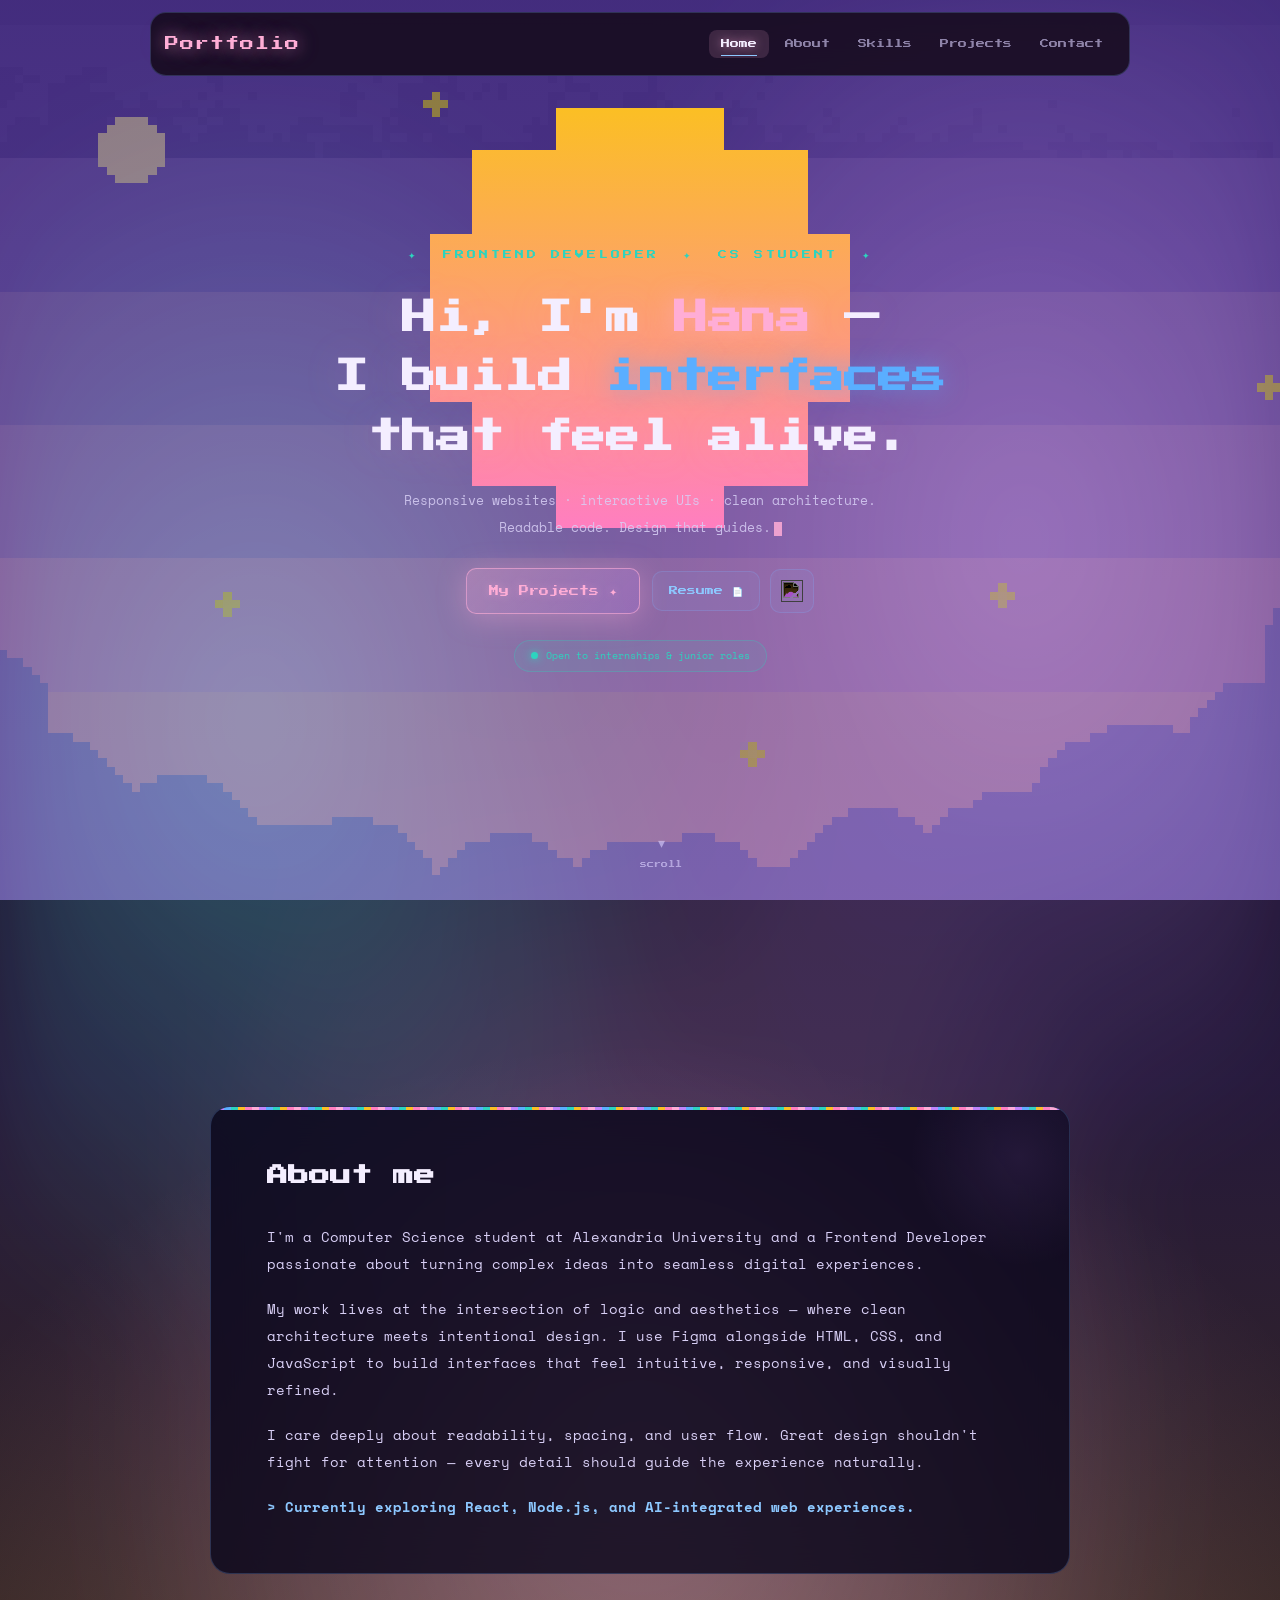
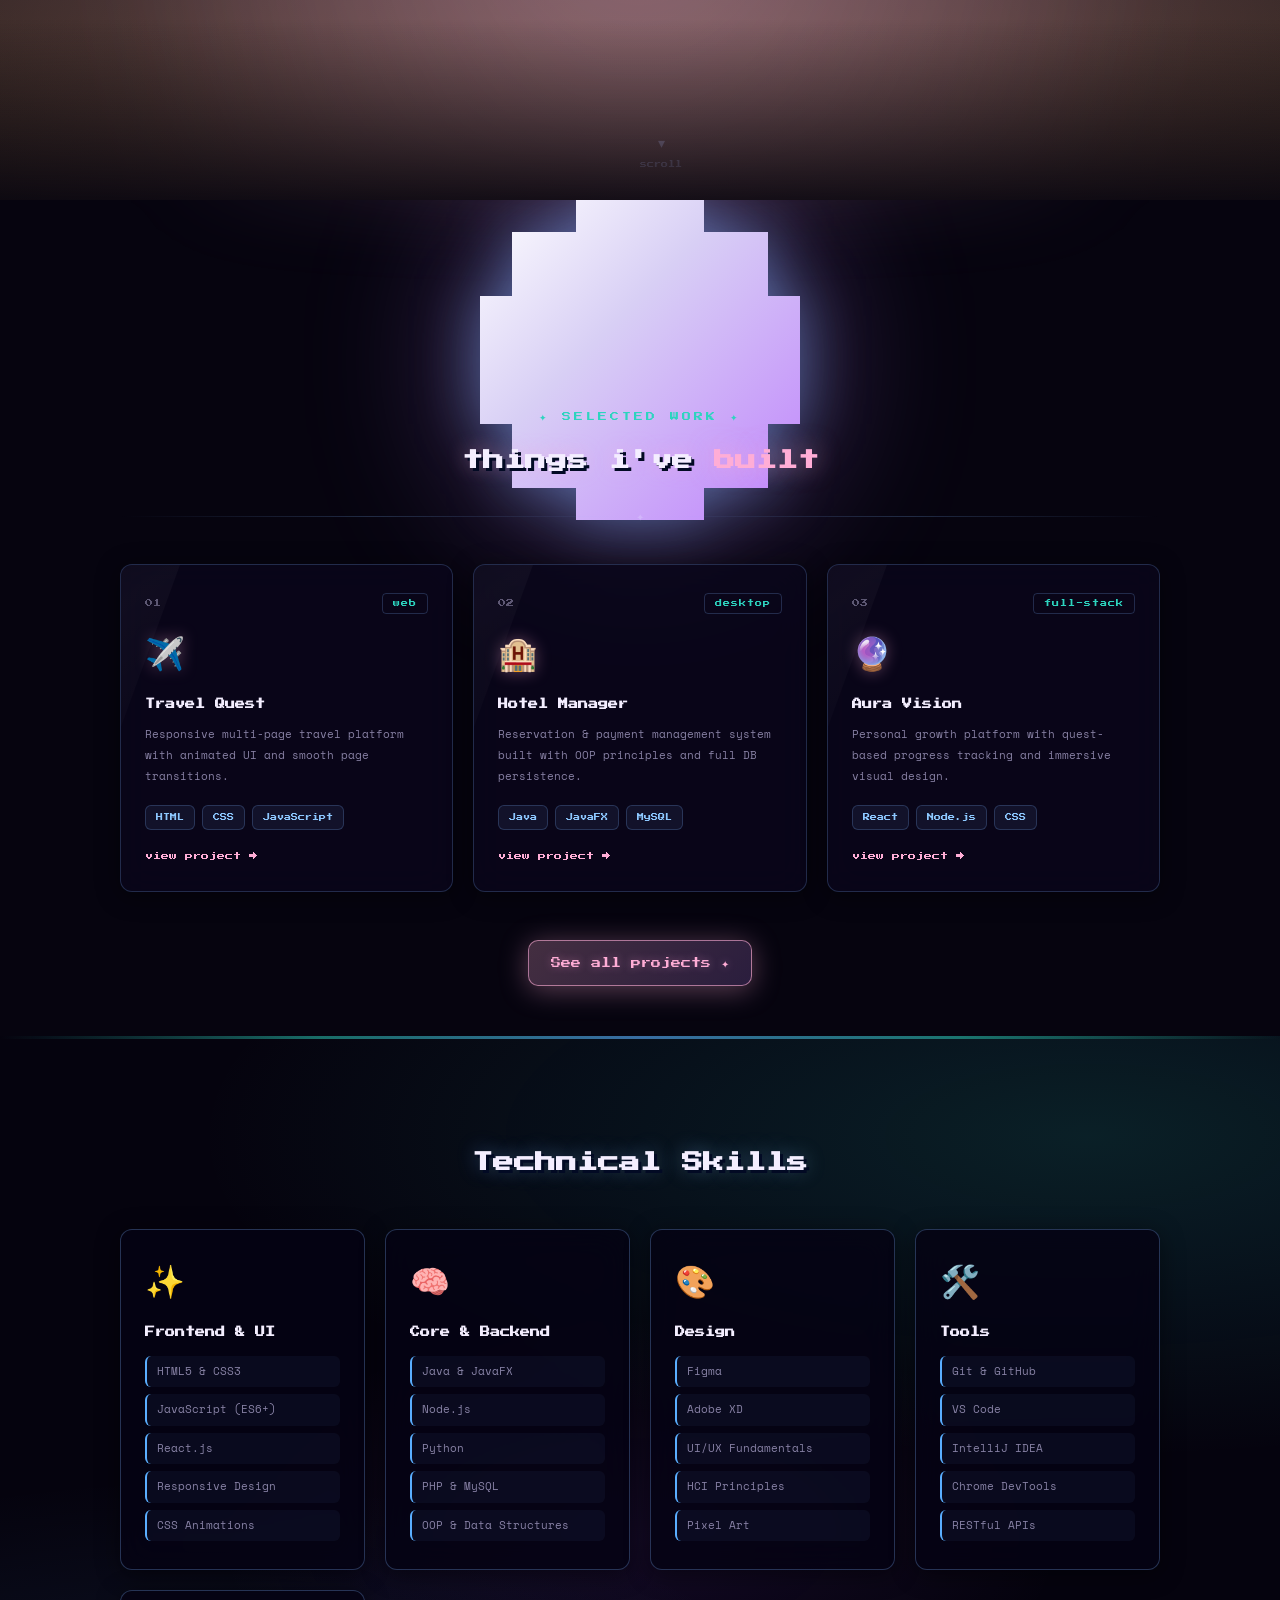
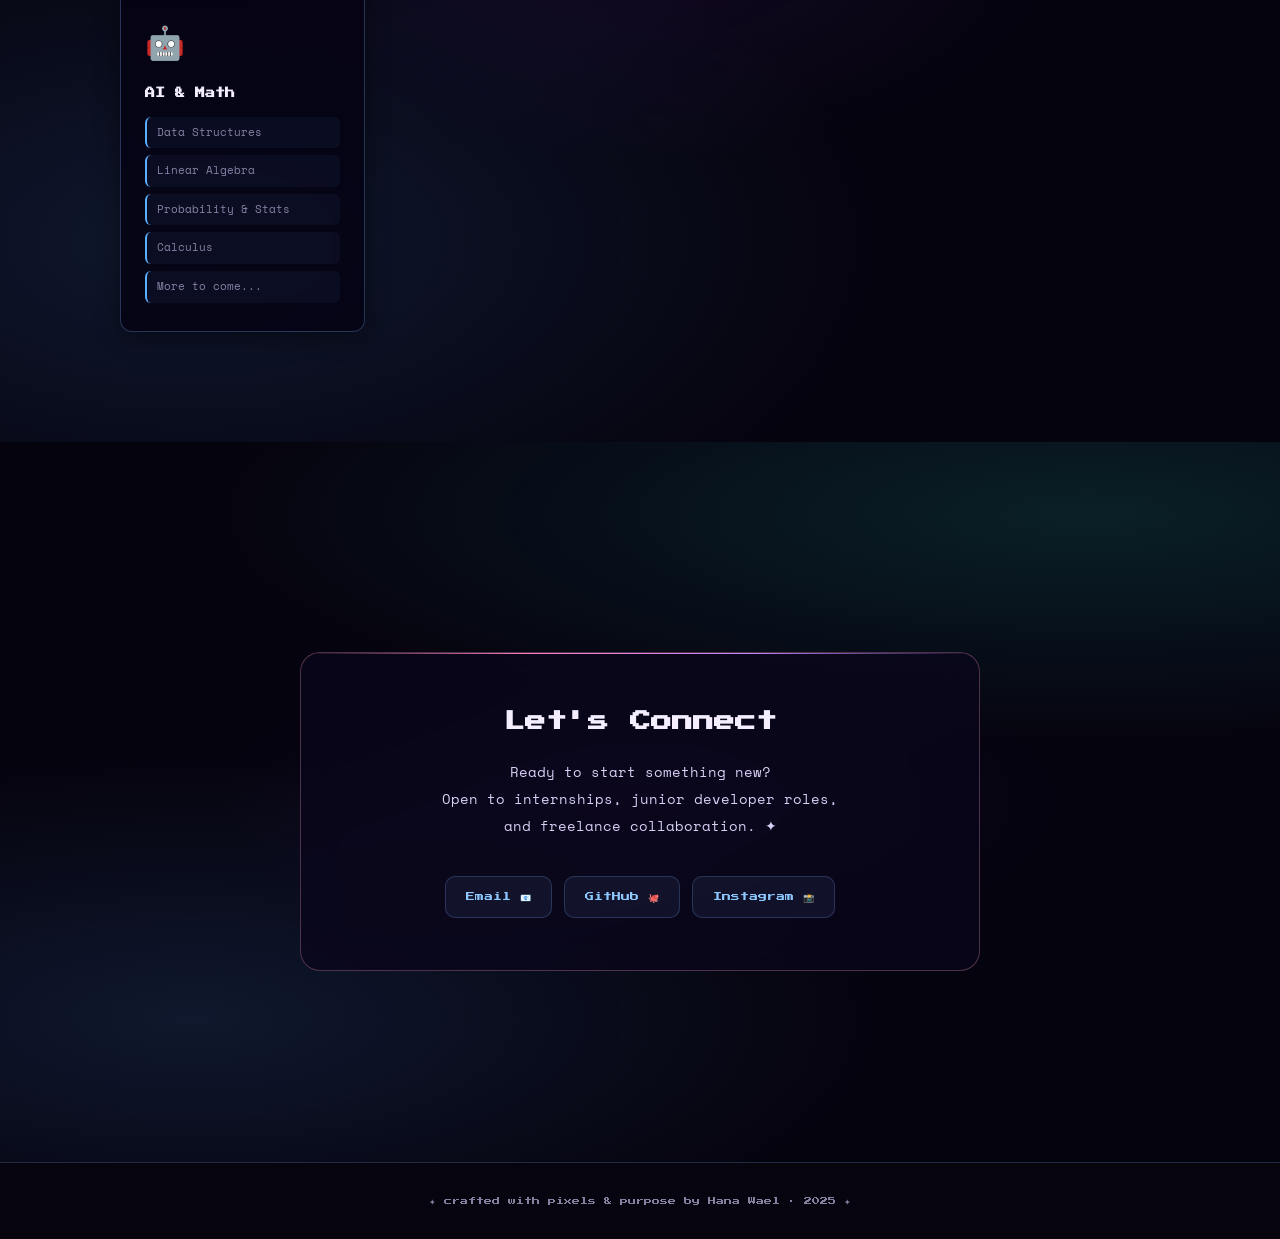
==== commit 262d2dc9: "Update text and resume link in index.html" ====
--- a/index.html
+++ b/index.html
@@ -54,14 +54,14 @@
     </h1>
     <p class="hero-sub">
       Responsive websites · interactive UIs · clean architecture.<br>
-      Code that's readable. Design that guides.<span class="cursor" aria-hidden="true"></span>
+      Readable code. Design that guides.<span class="cursor" aria-hidden="true"></span>
     </p>
   </div>
 
   <div id="hero-buttons-container">
     <a href="projects.html" class="hero-nav-btn hero-primary-btn">My Projects ✦</a>
     <div class="hero-secondary-buttons">
-      <a href="imgs/Resume.pdf" download="Hana_Wael_Resume" class="hero-nav-btn btn-small resume-btn">Resume 📄</a>
+      <a href="Hana Wael.pdf" download="Hana_Wael_Resume" class="hero-nav-btn btn-small resume-btn">Resume 📄</a>
       <a href="https://github.com/hxnx444" target="_blank" rel="noopener noreferrer"
          class="hero-nav-btn btn-small github-btn" aria-label="GitHub profile">
         <img src="https://cdn.jsdelivr.net/gh/devicons/devicon/icons/github/github-original.svg"
@@ -272,7 +272,7 @@
     <div class="contact-links">
       <a href="mailto:hanawaeltag12@gmail.com" class="contact-btn">Email 📧</a>
       <a href="https://github.com/hxnx444" target="_blank" rel="noopener noreferrer" class="contact-btn">GitHub 🐙</a>
-      <a href="https://www.instagram.com/hxnx444/" target="_blank" rel="noopener noreferrer" class="contact-btn">Instagram 📸</a>
+      <a href="https://www.instagram.com/hxnx_444/" target="_blank" rel="noopener noreferrer" class="contact-btn">Instagram 📸</a>
     </div>
   </div>
 </section>
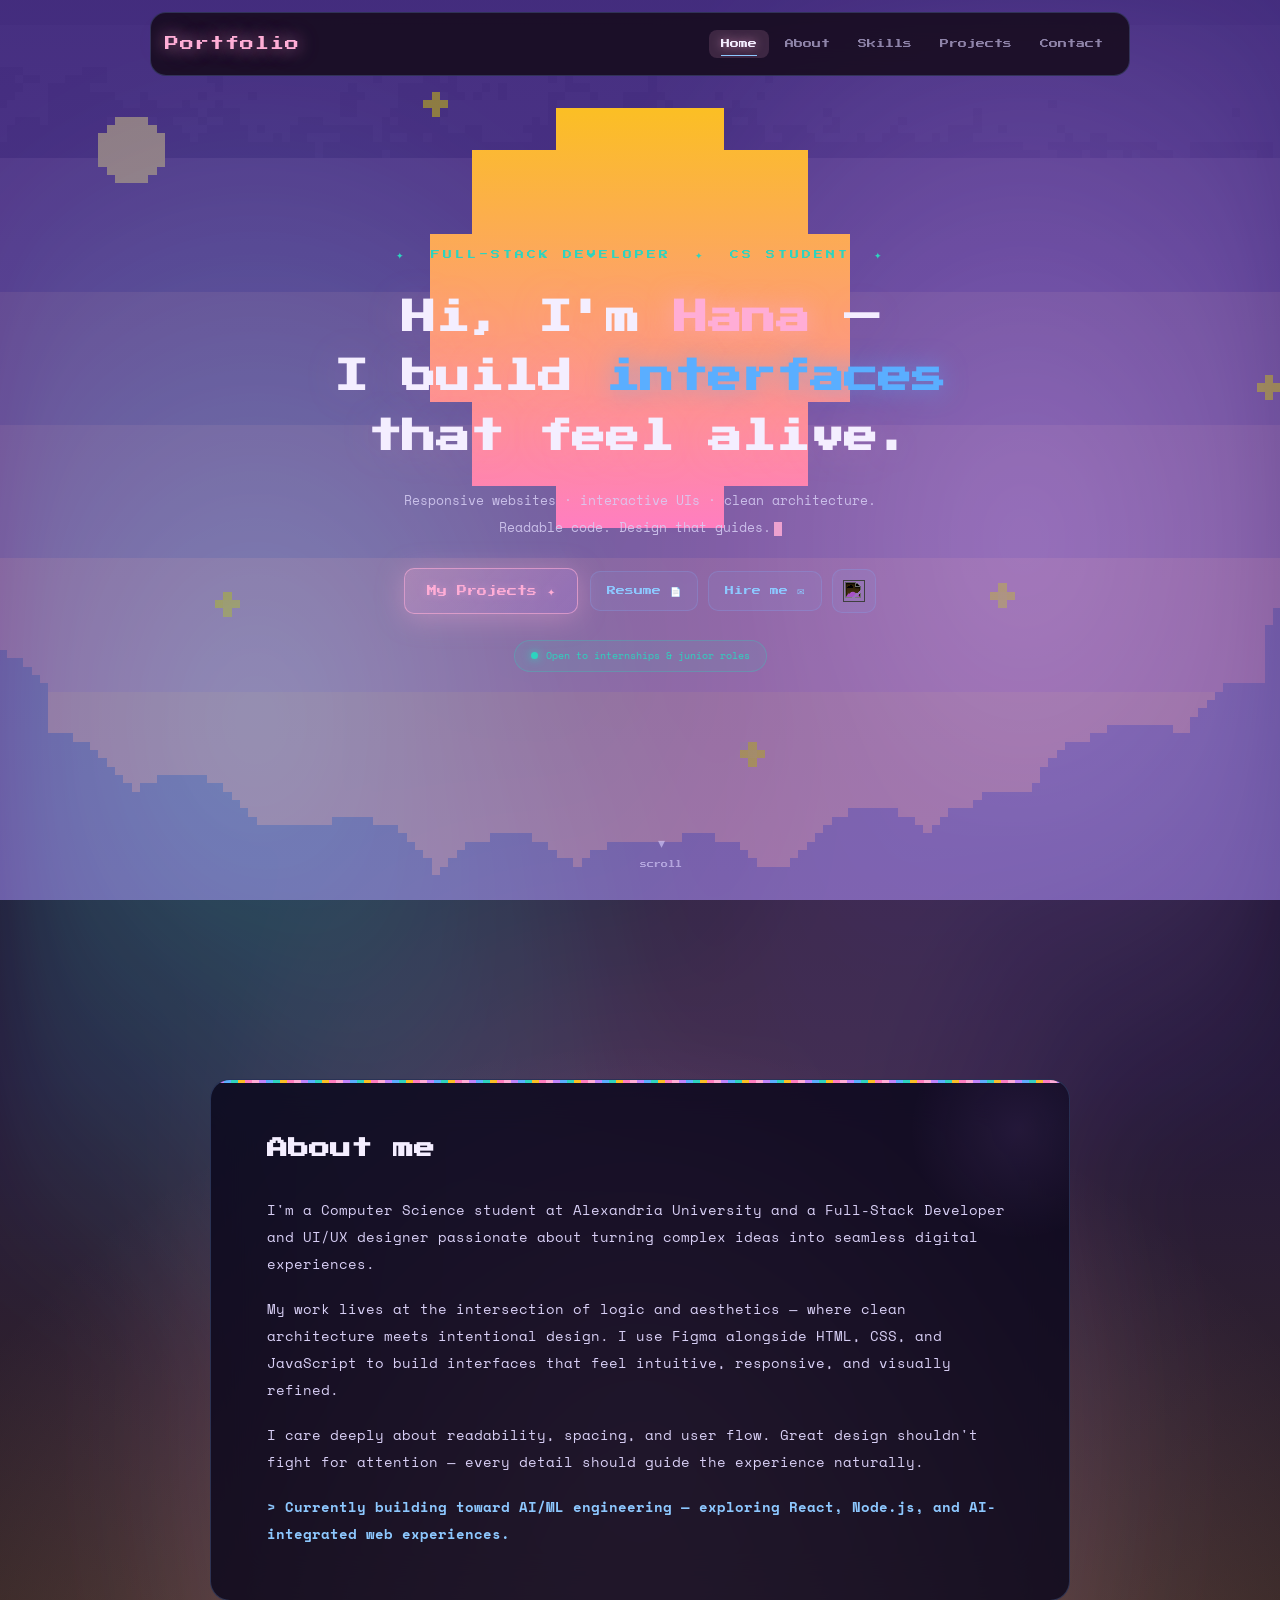
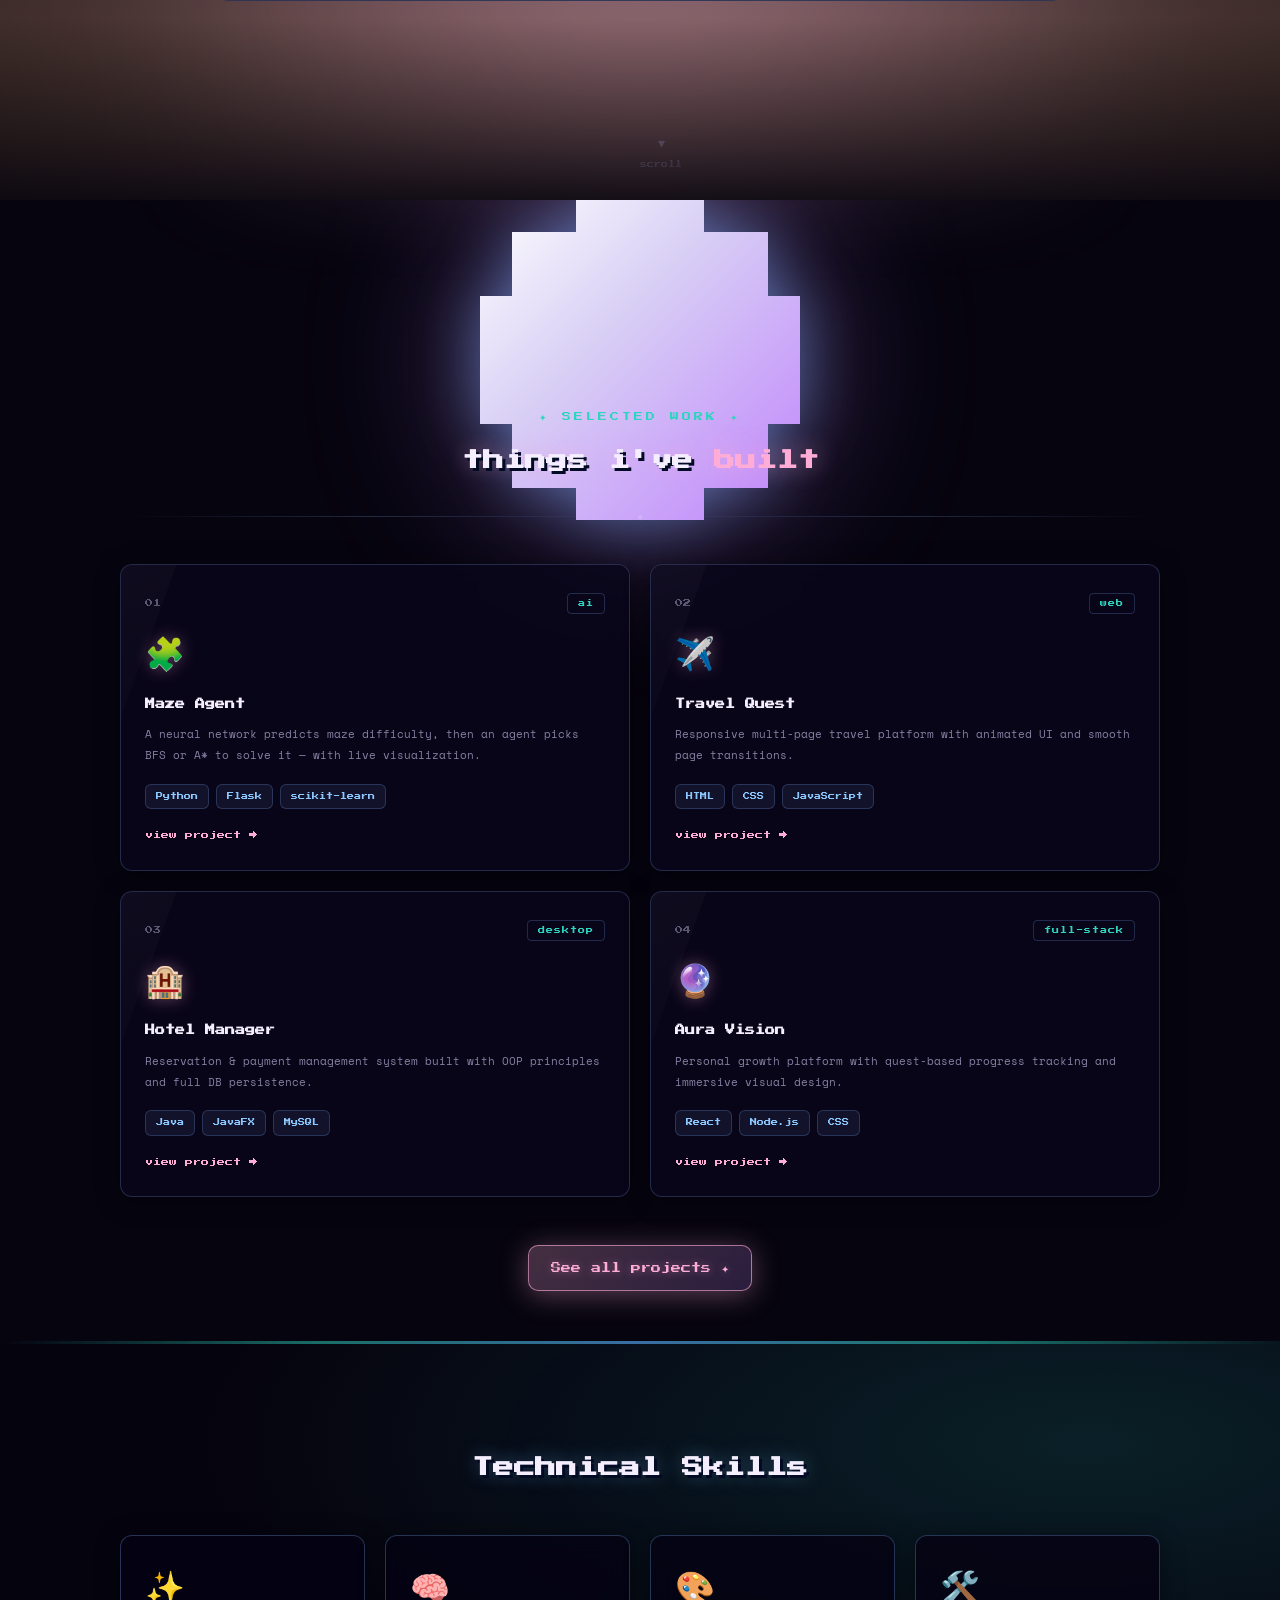
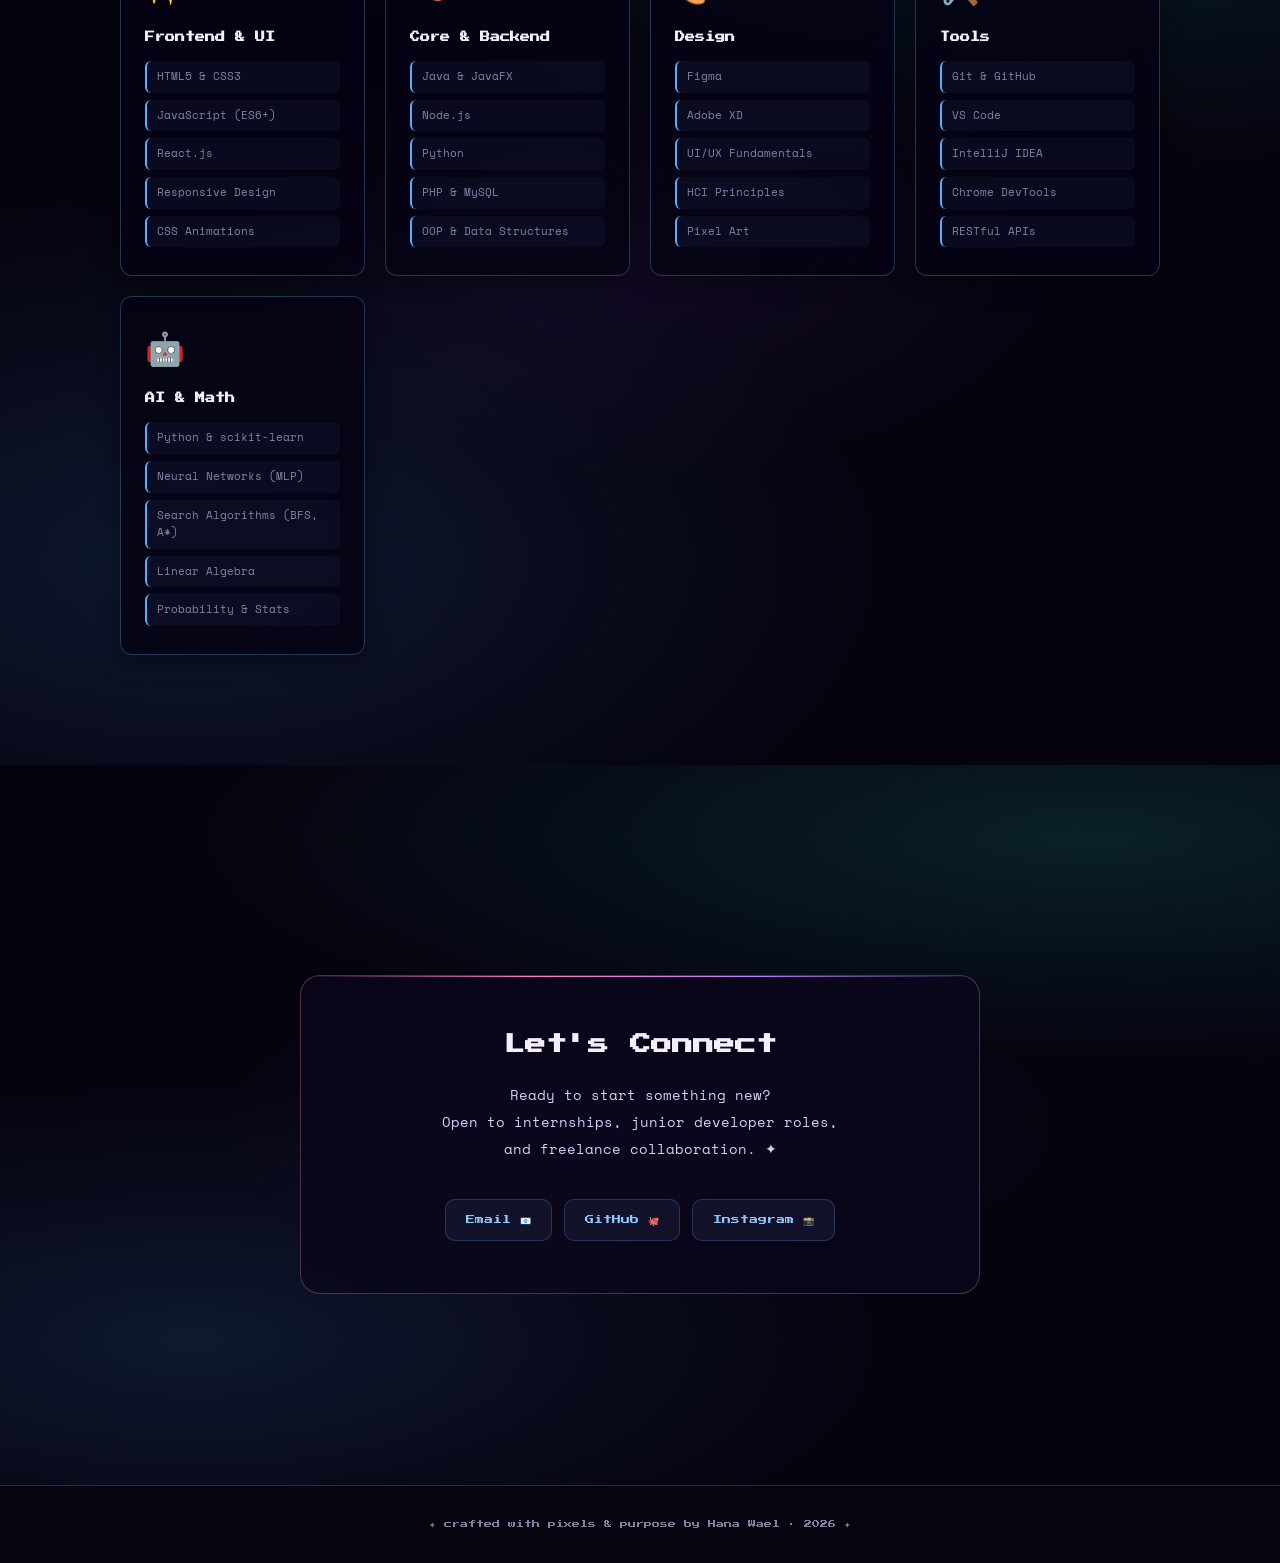
==== commit 3765ea3f: "Add Maze Agent, fix title/resume/footer" ====
--- a/index.html
+++ b/index.html
@@ -4,7 +4,7 @@
   <meta charset="UTF-8">
   <meta name="viewport" content="width=device-width, initial-scale=1.0">
   <title>Hana Wael — Full-Stack Developer</title>
-  <meta name="description" content="Hana Wael — CS student & frontend developer building interfaces that feel alive. HTML, CSS, JavaScript, React, Java.">
+  <meta name="description" content="Hana Wael — CS student, full-stack developer & UI/UX designer building interfaces that feel alive. HTML, CSS, JavaScript, React, Java, Python.">
   <link rel="preconnect" href="https://fonts.googleapis.com">
   <link rel="preconnect" href="https://fonts.gstatic.com" crossorigin>
   <link href="https://fonts.googleapis.com/css2?family=Press+Start+2P&family=Pixelify+Sans:wght@400;700&family=Space+Mono:ital,wght@0,400;0,700;1,400&display=swap" rel="stylesheet">
@@ -44,7 +44,7 @@
 
 <!-- ═══ HERO ═══ -->
 <section id="hero" aria-label="Introduction">
-  <p class="hero-eyebrow">✦ &nbsp;Frontend Developer &nbsp;✦ &nbsp;CS Student &nbsp;✦</p>
+  <p class="hero-eyebrow">✦ &nbsp;Full-Stack Developer &nbsp;✦ &nbsp;CS Student &nbsp;✦</p>
 
   <div class="hero-content">
     <h1>
@@ -61,7 +61,8 @@
   <div id="hero-buttons-container">
     <a href="projects.html" class="hero-nav-btn hero-primary-btn">My Projects ✦</a>
     <div class="hero-secondary-buttons">
-      <a href="Hana Wael.pdf" download="Hana_Wael_Resume" class="hero-nav-btn btn-small resume-btn">Resume 📄</a>
+      <a href="Hana-Wael-Resume.pdf" download="Hana_Wael_Resume" class="hero-nav-btn btn-small resume-btn">Resume 📄</a>
+      <a href="mailto:hanawaeltag12@gmail.com?subject=Project%20inquiry" class="hero-nav-btn btn-small">Hire me ✉</a>
       <a href="https://github.com/hxnx444" target="_blank" rel="noopener noreferrer"
          class="hero-nav-btn btn-small github-btn" aria-label="GitHub profile">
         <img src="https://cdn.jsdelivr.net/gh/devicons/devicon/icons/github/github-original.svg"
@@ -87,7 +88,7 @@
     <h2>About me</h2>
     <div class="about-text-blocks">
       <p class="readable-text">
-        I'm a Computer Science student at Alexandria University and a Frontend Developer passionate about turning complex ideas into seamless digital experiences.
+        I'm a Computer Science student at Alexandria University and a Full-Stack Developer and UI/UX designer passionate about turning complex ideas into seamless digital experiences.
       </p>
       <p class="readable-text">
         My work lives at the intersection of logic and aesthetics — where clean architecture meets intentional design. I use Figma alongside HTML, CSS, and JavaScript to build interfaces that feel intuitive, responsive, and visually refined.
@@ -96,7 +97,7 @@
         I care deeply about readability, spacing, and user flow. Great design shouldn't fight for attention — every detail should guide the experience naturally.
       </p>
       <p class="readable-text highlight-text">
-        &gt; Currently exploring React, Node.js, and AI-integrated web experiences.
+        &gt; Currently building toward AI/ML engineering — exploring React, Node.js, and AI-integrated web experiences.
       </p>
     </div>
   </div>
@@ -129,11 +130,27 @@
       <div class="fp-divider-line"></div>
     </div>
 
-    <div class="fp-grid">
+    <div class="fp-grid fp-grid-4">
 
       <div class="fp-card reveal">
         <div class="fp-card-top">
           <span class="fp-number">01</span>
+          <span class="fp-status">ai</span>
+        </div>
+        <span class="fp-card-icon" aria-hidden="true">🧩</span>
+        <h3 class="fp-card-title">Maze Agent</h3>
+        <p class="fp-card-desc">A neural network predicts maze difficulty, then an agent picks BFS or A* to solve it — with live visualization.</p>
+        <div class="fp-tags">
+          <span class="pill">Python</span>
+          <span class="pill">Flask</span>
+          <span class="pill">scikit-learn</span>
+        </div>
+        <a href="algorithms.html#maze-agent" class="fp-card-link">view project →</a>
+      </div>
+
+      <div class="fp-card reveal">
+        <div class="fp-card-top">
+          <span class="fp-number">02</span>
           <span class="fp-status">web</span>
         </div>
         
@@ -151,7 +168,7 @@
 
       <div class="fp-card reveal">
         <div class="fp-card-top">
-          <span class="fp-number">02</span>
+          <span class="fp-number">03</span>
           <span class="fp-status">desktop</span>
         </div>
         <span class="fp-card-icon" aria-hidden="true">🏨</span>
@@ -167,7 +184,7 @@
 
       <div class="fp-card reveal">
         <div class="fp-card-top">
-          <span class="fp-number">03</span>
+          <span class="fp-number">04</span>
           <span class="fp-status">full-stack</span>
         </div>
         <span class="fp-card-icon" aria-hidden="true">🔮</span>
@@ -178,7 +195,7 @@
           <span class="pill">Node.js</span>
           <span class="pill">CSS</span>
         </div>
-        <a href="websites.html" class="fp-card-link">view project →</a>
+        <a href="websites.html#aura-vision" class="fp-card-link">view project →</a>
       </div>
 
     </div>
@@ -248,11 +265,11 @@
         <span class="skill-icon" aria-hidden="true">🤖</span>
         <h3 class="skill-title">AI &amp; Math</h3>
         <ul class="skills-list" role="list">
-          <li>Data Structures</li>
+          <li>Python &amp; scikit-learn</li>
+          <li>Neural Networks (MLP)</li>
+          <li>Search Algorithms (BFS, A*)</li>
           <li>Linear Algebra</li>
           <li>Probability &amp; Stats</li>
-          <li>Calculus</li>
-          <li>More to come...</li>
         </ul>
       </div>
 
@@ -278,7 +295,7 @@
 </section>
 
 <footer>
-  <p>✦ crafted with pixels &amp; purpose by Hana Wael · 2025 ✦</p>
+  <p>✦ crafted with pixels &amp; purpose by Hana Wael · 2026 ✦</p>
 </footer>
 
 </body>
--- a/style.css
+++ b/style.css
@@ -1836,4 +1836,7 @@
 @supports (padding: max(0px)) {
   .navbar { padding-left: max(14px, env(safe-area-inset-left)); padding-right: max(14px, env(safe-area-inset-right)); }
   body    { padding-bottom: env(safe-area-inset-bottom); }
-}+}
+/* 4-card featured grid: 2x2 on desktop, single column on mobile */
+.fp-grid.fp-grid-4 { grid-template-columns: repeat(2, 1fr); }
+@media (max-width: 768px) { .fp-grid.fp-grid-4 { grid-template-columns: 1fr; } }
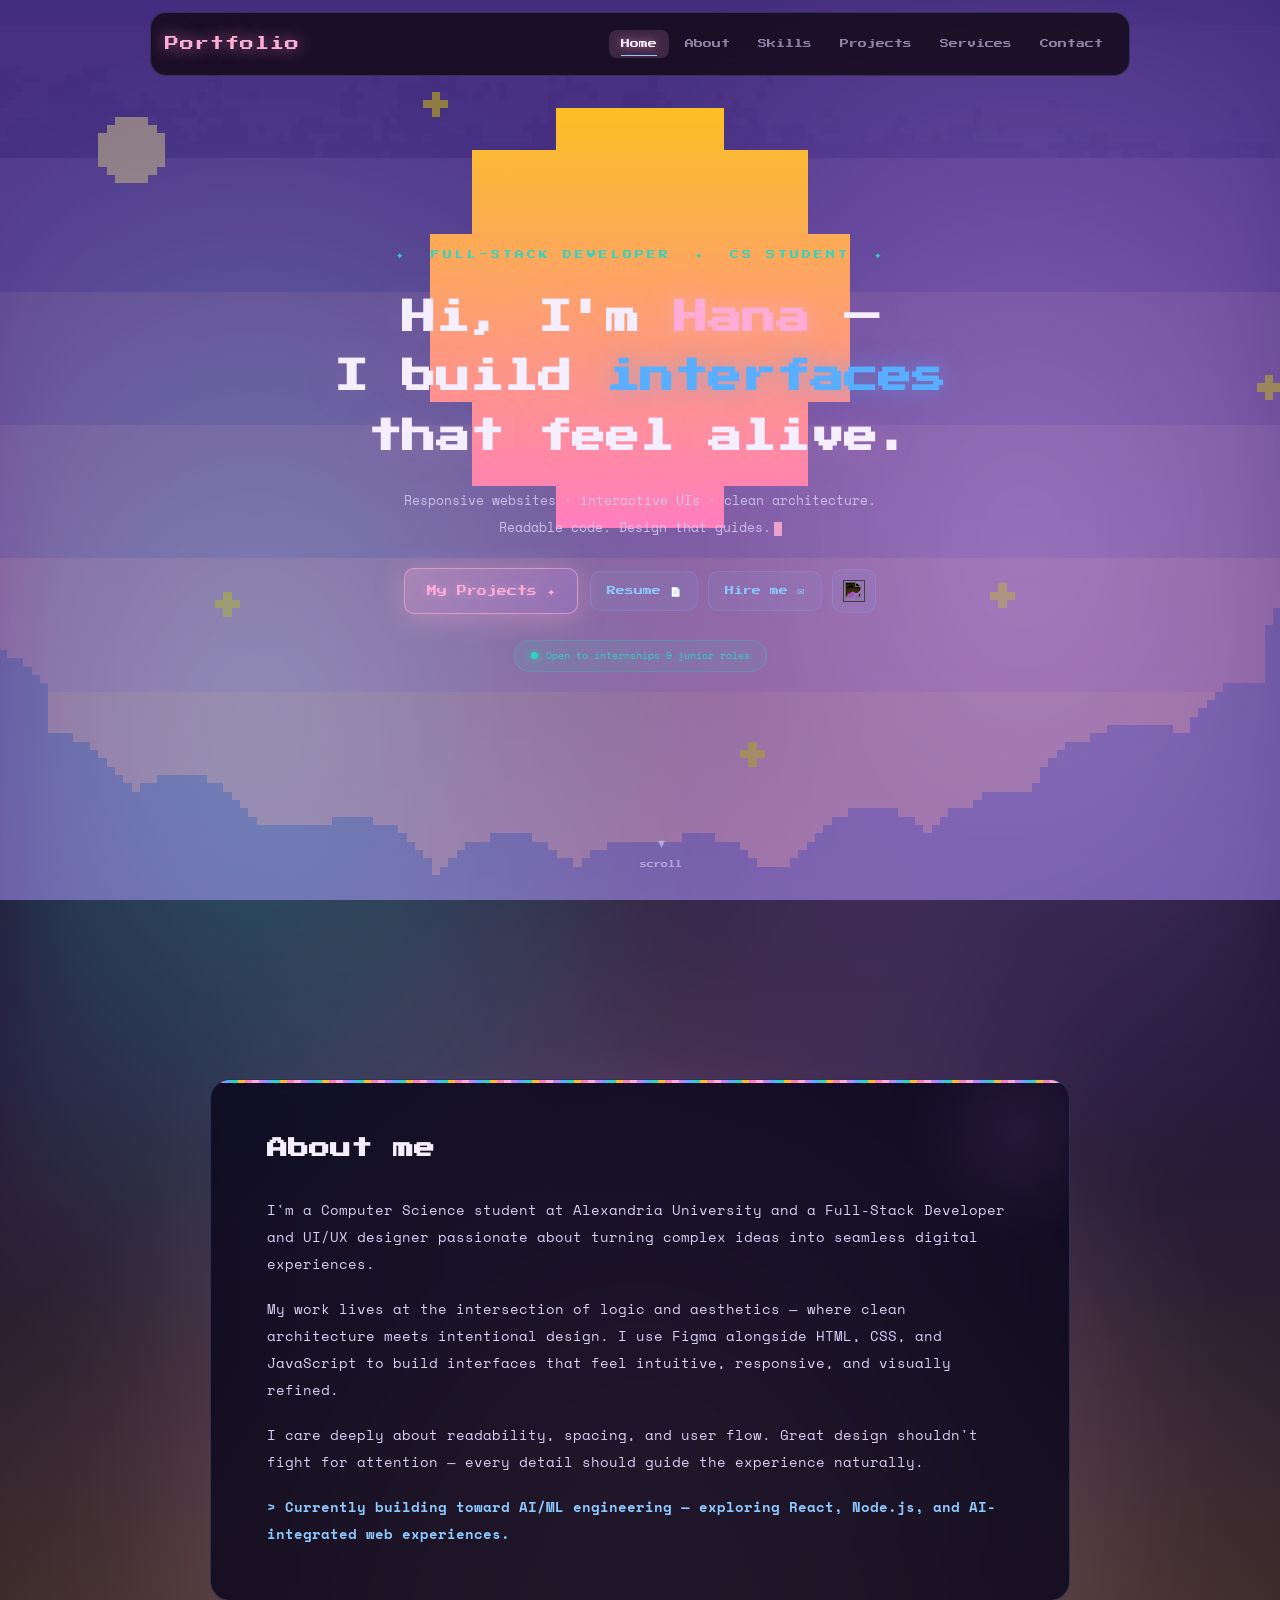
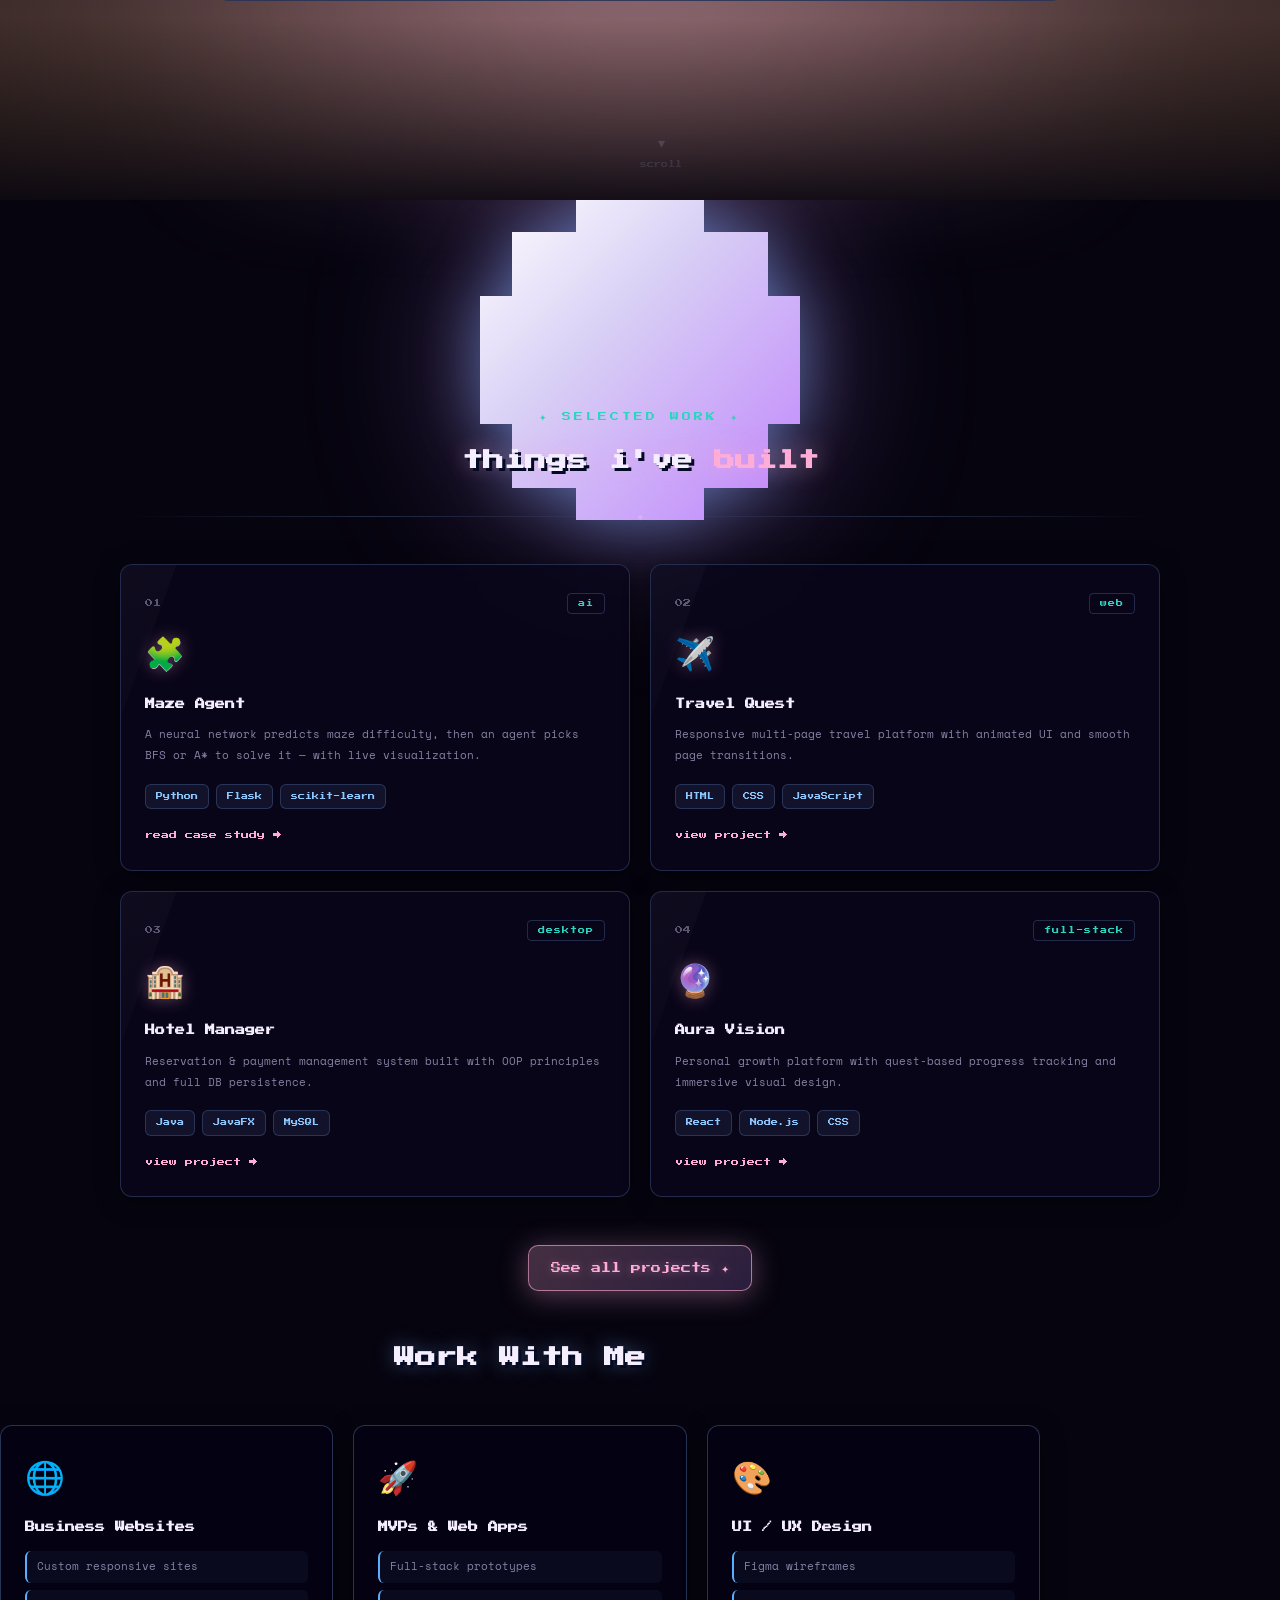
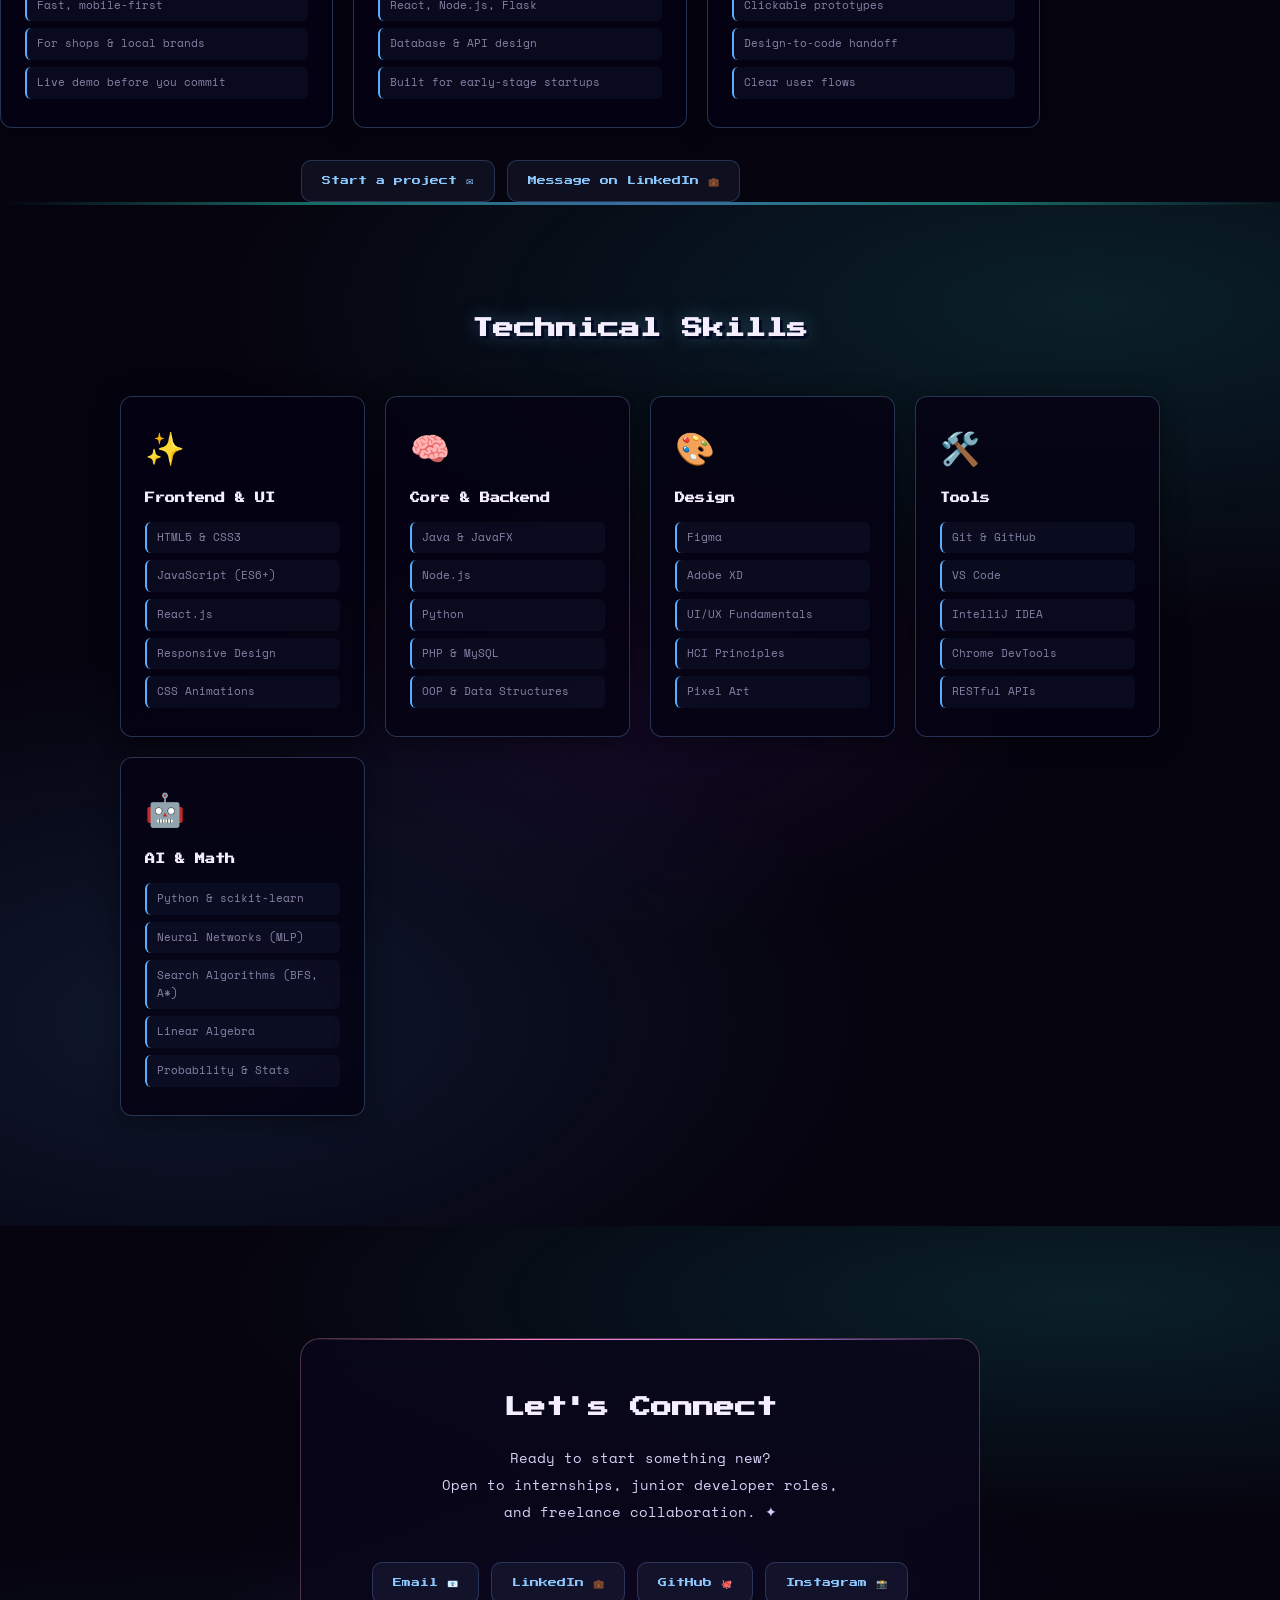
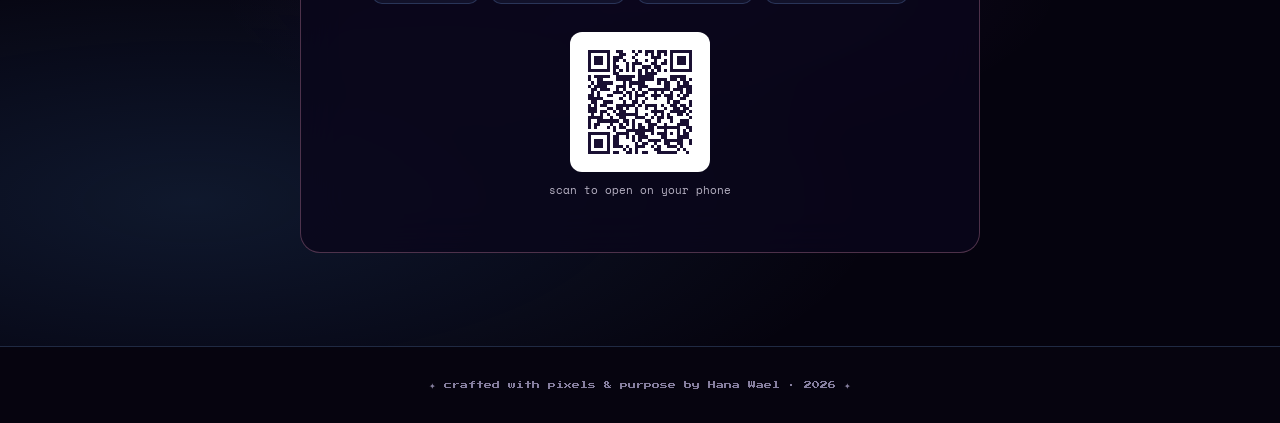
==== commit 4b48fb38: "Add services, LinkedIn, QR code, Maze Agent case study" ====
--- a/index.html
+++ b/index.html
@@ -32,6 +32,7 @@
       <li><a href="#about">About</a></li>
       <li><a href="#skills">Skills</a></li>
     <li><a href="#featured-projects">Projects</a></li>
+      <li><a href="#services">Services</a></li>
       <li><a href="#contact">Contact</a></li>
     </ul>
   </nav>
@@ -145,7 +146,7 @@
           <span class="pill">Flask</span>
           <span class="pill">scikit-learn</span>
         </div>
-        <a href="algorithms.html#maze-agent" class="fp-card-link">view project →</a>
+        <a href="maze-agent.html" class="fp-card-link">read case study →</a>
       </div>
 
       <div class="fp-card reveal">
@@ -204,6 +205,53 @@
       <a href="projects.html" class="hero-nav-btn hero-primary-btn">See all projects ✦</a>
     </div>
 
+  </div>
+</section>
+
+<!-- ═══ SERVICES ═══ -->
+<section id="services" aria-label="Services">
+  <div class="skills">
+    <h2>Work With Me</h2>
+    <div class="skills-container">
+
+      <div class="skill-glass-card">
+        <span class="skill-icon" aria-hidden="true">🌐</span>
+        <h3 class="skill-title">Business Websites</h3>
+        <ul class="skills-list" role="list">
+          <li>Custom responsive sites</li>
+          <li>Fast, mobile-first</li>
+          <li>For shops &amp; local brands</li>
+          <li>Live demo before you commit</li>
+        </ul>
+      </div>
+
+      <div class="skill-glass-card">
+        <span class="skill-icon" aria-hidden="true">🚀</span>
+        <h3 class="skill-title">MVPs &amp; Web Apps</h3>
+        <ul class="skills-list" role="list">
+          <li>Full-stack prototypes</li>
+          <li>React, Node.js, Flask</li>
+          <li>Database &amp; API design</li>
+          <li>Built for early-stage startups</li>
+        </ul>
+      </div>
+
+      <div class="skill-glass-card">
+        <span class="skill-icon" aria-hidden="true">🎨</span>
+        <h3 class="skill-title">UI / UX Design</h3>
+        <ul class="skills-list" role="list">
+          <li>Figma wireframes</li>
+          <li>Clickable prototypes</li>
+          <li>Design-to-code handoff</li>
+          <li>Clear user flows</li>
+        </ul>
+      </div>
+
+    </div>
+    <div class="contact-links" style="margin-top:32px">
+      <a href="mailto:hanawaeltag12@gmail.com?subject=Project%20inquiry" class="contact-btn">Start a project ✉</a>
+      <a href="https://www.linkedin.com/in/hana-wael-3783a0431" target="_blank" rel="noopener noreferrer" class="contact-btn">Message on LinkedIn 💼</a>
+    </div>
   </div>
 </section>
 
@@ -288,9 +336,14 @@
     </p>
     <div class="contact-links">
       <a href="mailto:hanawaeltag12@gmail.com" class="contact-btn">Email 📧</a>
+      <a href="https://www.linkedin.com/in/hana-wael-3783a0431" target="_blank" rel="noopener noreferrer" class="contact-btn">LinkedIn 💼</a>
       <a href="https://github.com/hxnx444" target="_blank" rel="noopener noreferrer" class="contact-btn">GitHub 🐙</a>
       <a href="https://www.instagram.com/hxnx_444/" target="_blank" rel="noopener noreferrer" class="contact-btn">Instagram 📸</a>
     </div>
+    <figure class="contact-qr">
+      <img src="imgs/portfolio-qr.png" alt="QR code linking to this portfolio" width="140" height="140" loading="lazy">
+      <figcaption>scan to open on your phone</figcaption>
+    </figure>
   </div>
 </section>
 
--- a/style.css
+++ b/style.css
@@ -1840,3 +1840,8 @@
 /* 4-card featured grid: 2x2 on desktop, single column on mobile */
 .fp-grid.fp-grid-4 { grid-template-columns: repeat(2, 1fr); }
 @media (max-width: 768px) { .fp-grid.fp-grid-4 { grid-template-columns: 1fr; } }
+
+/* Contact QR */
+.contact-qr { margin: 28px auto 0; text-align: center; }
+.contact-qr img { display: block; margin: 0 auto 10px; background: #fff; padding: 8px; border-radius: 12px; width: 140px; height: 140px; image-rendering: pixelated; }
+.contact-qr figcaption { font-family: "Space Mono", monospace; font-size: 11px; opacity: .75; }
